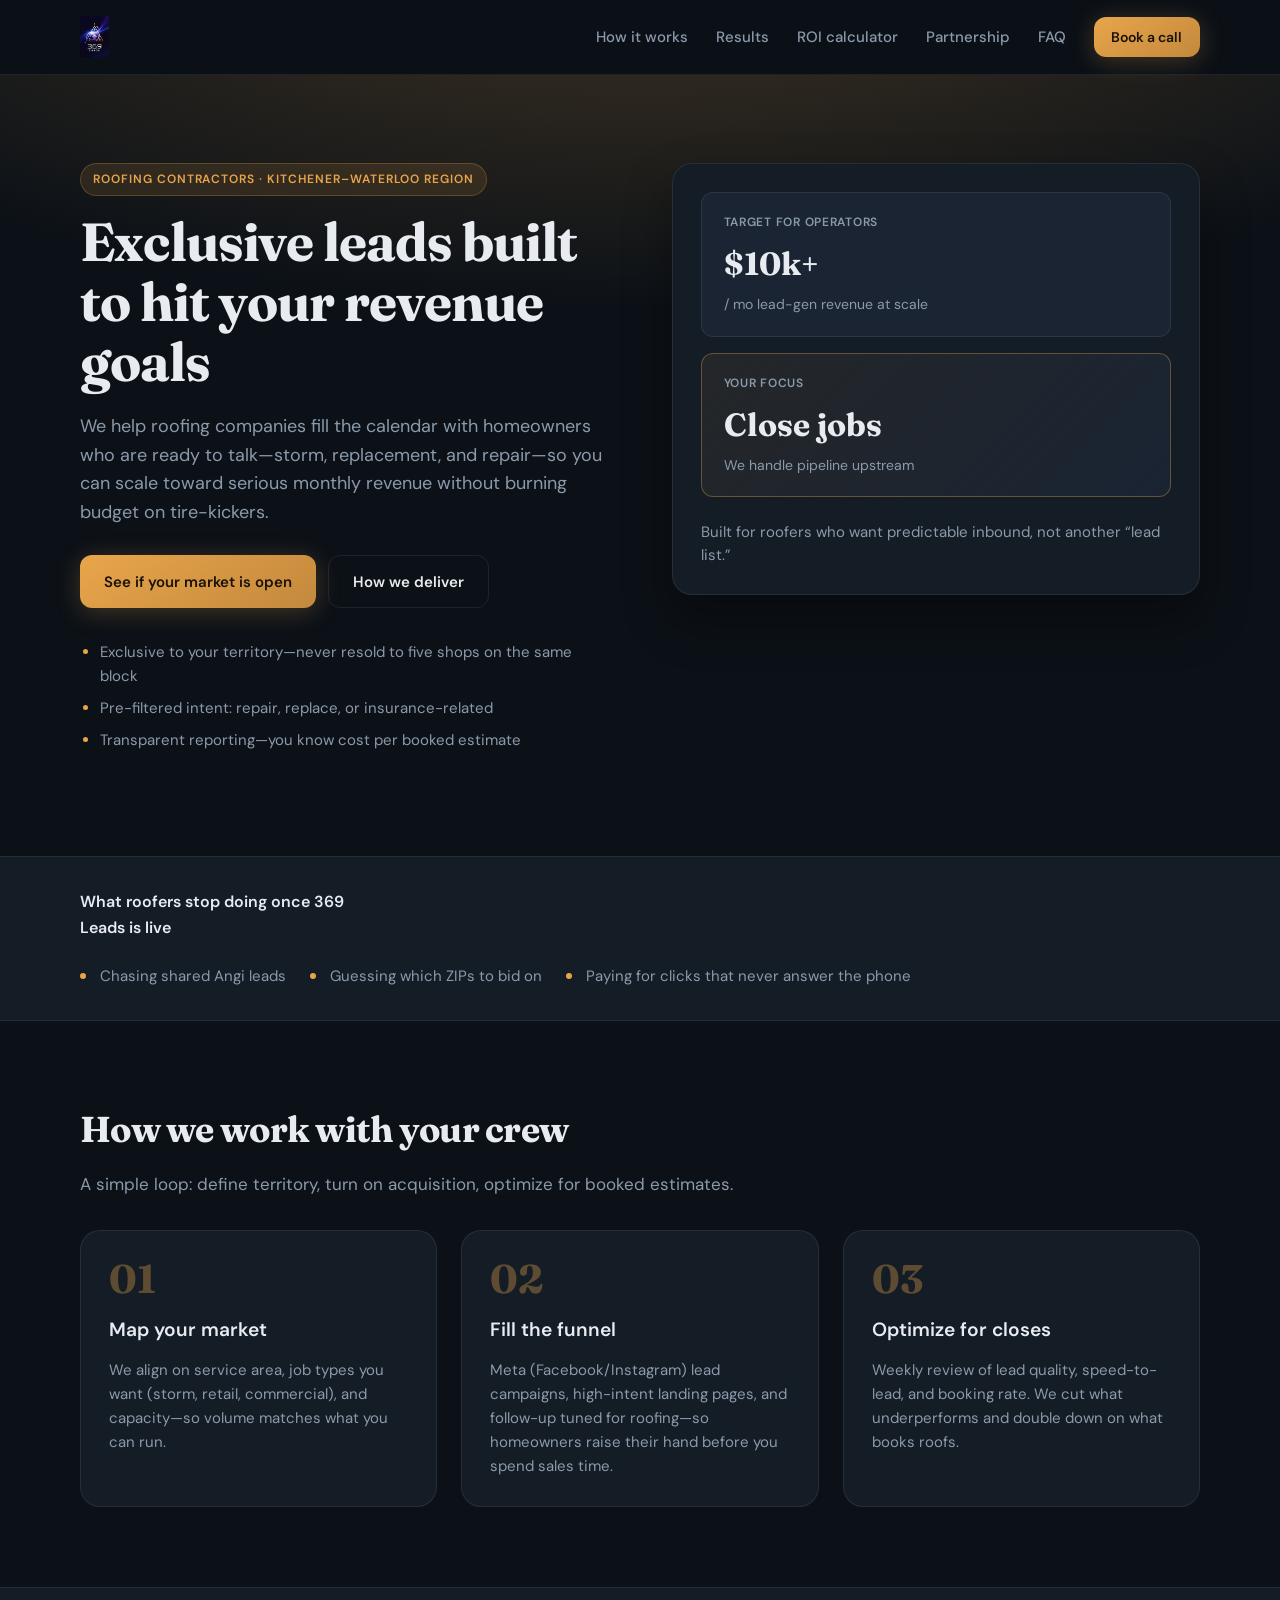
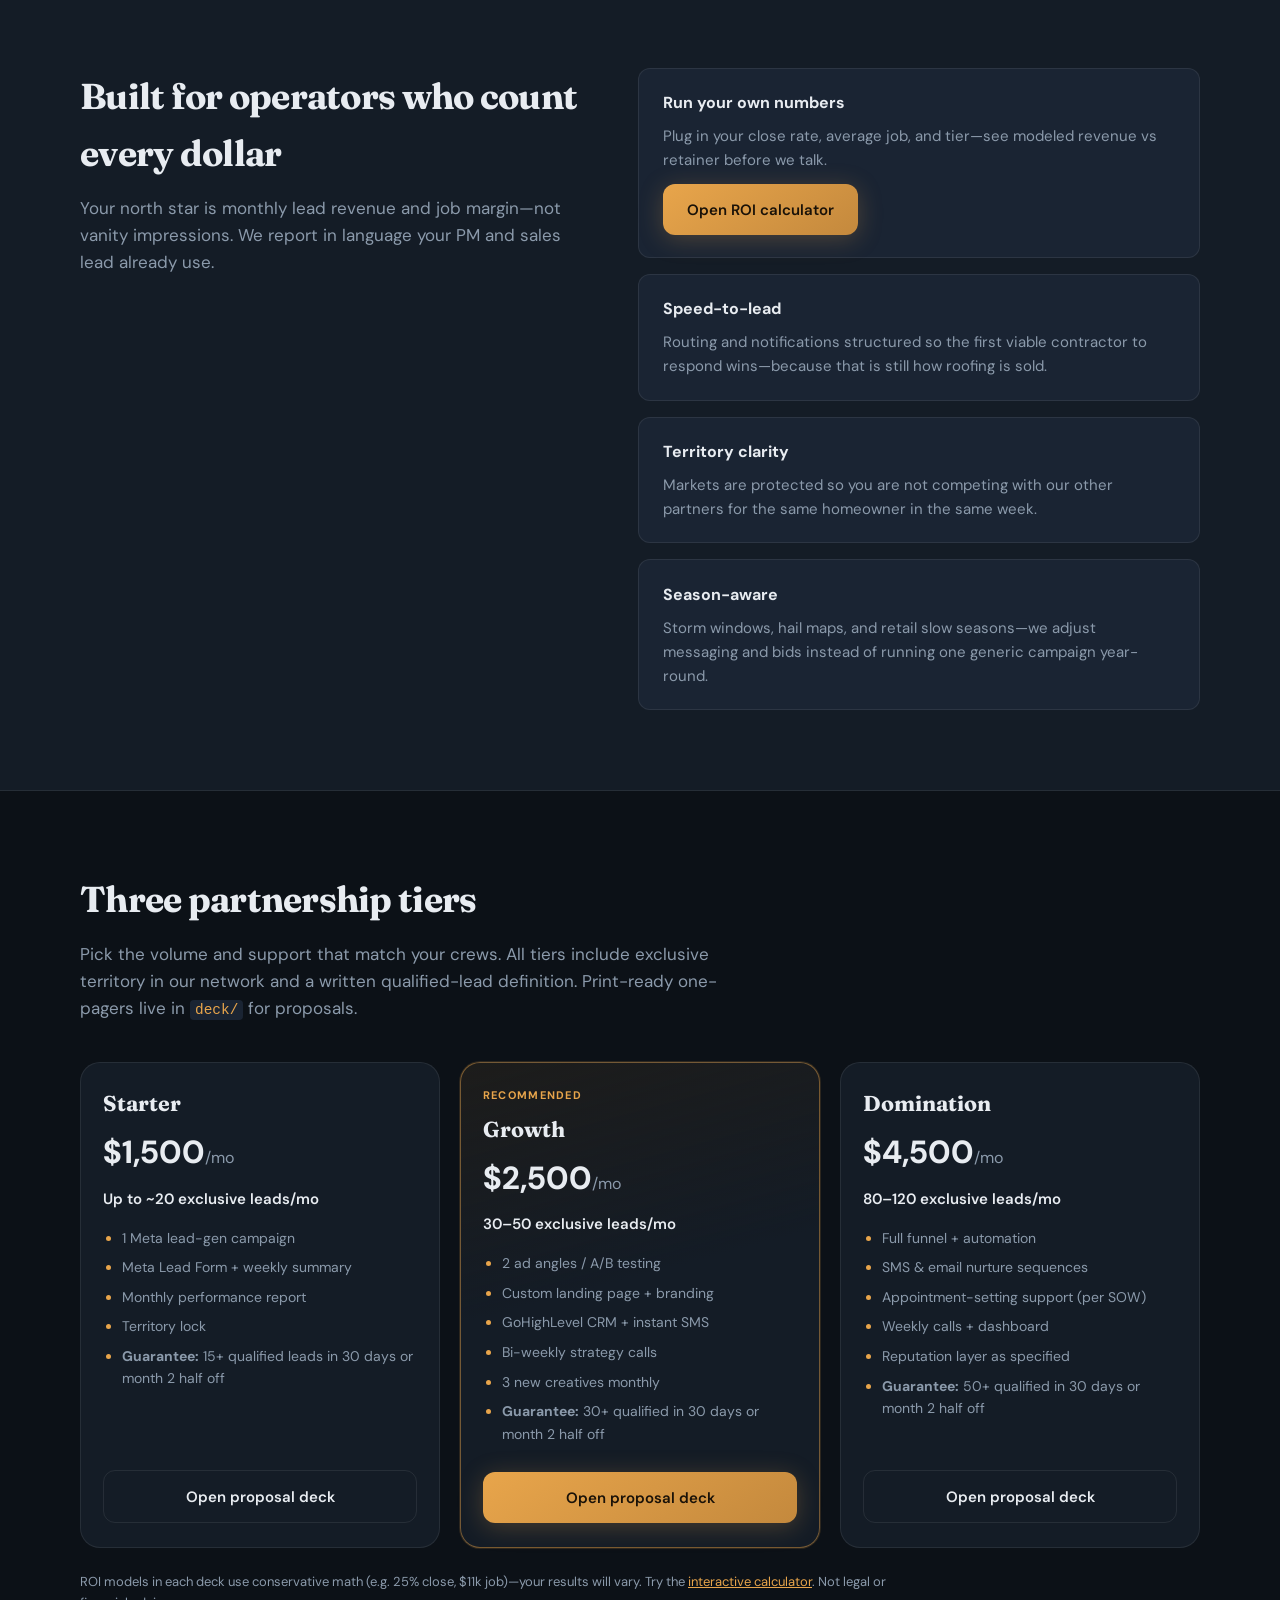
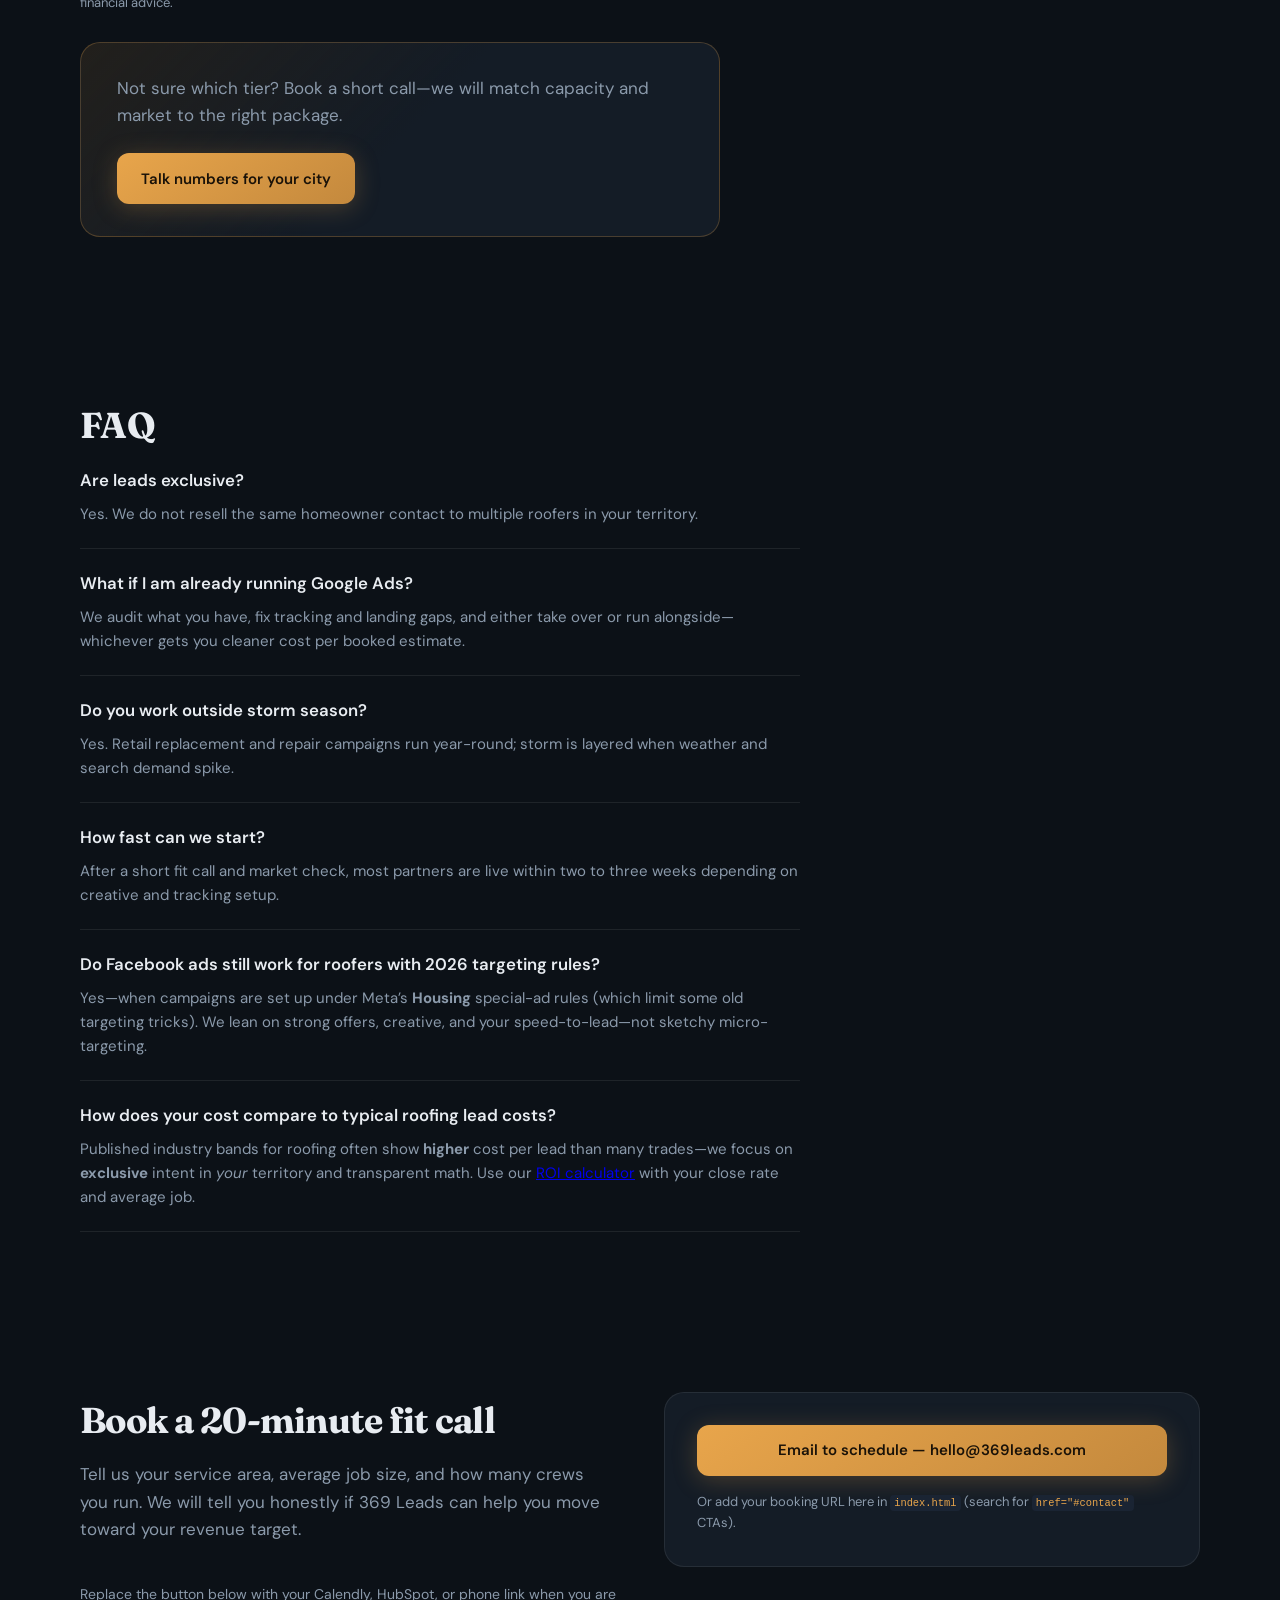
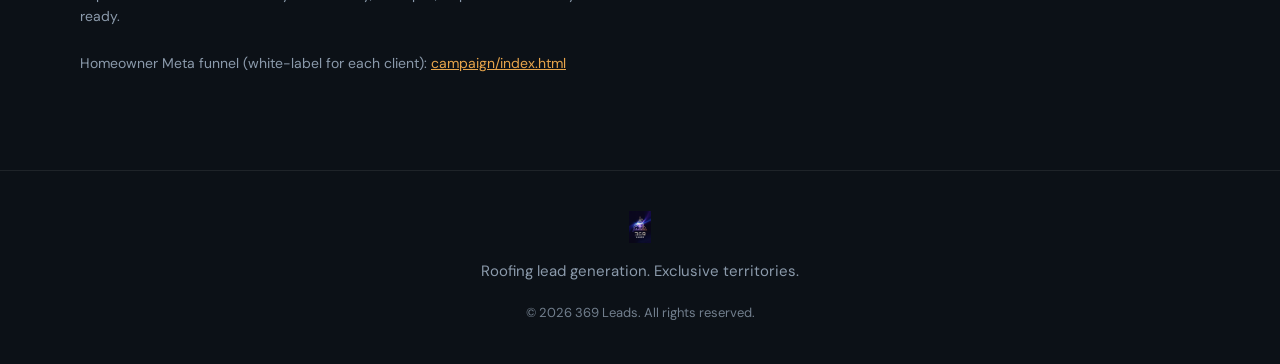
==== index.html @ 9f9e0cf0 "Initial commit: 369 Leads static site Made-with: Cursor" ====
<!DOCTYPE html>
<html lang="en">
<head>
  <meta charset="UTF-8" />
  <meta name="viewport" content="width=device-width, initial-scale=1.0" />
  <meta name="description" content="369 Leads — exclusive Meta roofing leads for Kitchener–Waterloo, Cambridge &amp; Guelph. Territories locked, performance guarantee on qualified homeowner inspections." />
  <title>369 Leads — Roofing Leads That Actually Close</title>
  <link rel="preconnect" href="https://fonts.googleapis.com" />
  <link rel="preconnect" href="https://fonts.gstatic.com" crossorigin />
  <link href="https://fonts.googleapis.com/css2?family=DM+Sans:ital,opsz,wght@0,9..40,400;0,9..40,500;0,9..40,600;0,9..40,700;1,9..40,400&family=Fraunces:opsz,wght@9..144,600;9..144,700&display=swap" rel="stylesheet" />
  <link rel="stylesheet" href="styles.css" />
</head>
<body>
  <header class="site-header">
    <div class="container header-inner">
      <a href="index.html" class="logo logo-with-mark" aria-label="369 Leads home">
        <img src="assets/369-leads-logo-web.png" alt="369 Leads" class="site-logo-img" width="200" height="297" decoding="async" />
      </a>
      <button type="button" class="nav-toggle" aria-label="Open menu" aria-expanded="false">
        <span></span><span></span><span></span>
      </button>
      <nav class="nav" aria-label="Primary">
        <a href="#how">How it works</a>
        <a href="#proof">Results</a>
        <a href="roi-calculator.html">ROI calculator</a>
        <a href="#pricing">Partnership</a>
        <a href="#faq">FAQ</a>
        <a class="btn btn-sm btn-primary nav-cta" href="#contact">Book a call</a>
      </nav>
    </div>
  </header>

  <main>
    <section class="hero">
      <div class="container hero-grid">
        <div class="hero-copy">
          <p class="eyebrow">Roofing contractors · Kitchener–Waterloo region</p>
          <h1>Exclusive leads built to hit your revenue goals</h1>
          <p class="lead">
            We help roofing companies fill the calendar with homeowners who are ready to talk—storm, replacement, and repair—so you can scale toward serious monthly revenue without burning budget on tire-kickers.
          </p>
          <div class="hero-actions">
            <a class="btn btn-primary" href="#contact">See if your market is open</a>
            <a class="btn btn-ghost" href="#how">How we deliver</a>
          </div>
          <ul class="hero-bullets">
            <li>Exclusive to your territory—never resold to five shops on the same block</li>
            <li>Pre-filtered intent: repair, replace, or insurance-related</li>
            <li>Transparent reporting—you know cost per booked estimate</li>
          </ul>
        </div>
        <div class="hero-card" aria-hidden="true">
          <div class="stat-stack">
            <div class="stat">
              <span class="stat-label">Target for operators</span>
              <span class="stat-value">$10k+</span>
              <span class="stat-note">/ mo lead-gen revenue at scale</span>
            </div>
            <div class="stat stat-accent">
              <span class="stat-label">Your focus</span>
              <span class="stat-value">Close jobs</span>
              <span class="stat-note">We handle pipeline upstream</span>
            </div>
          </div>
          <p class="hero-card-foot">Built for roofers who want predictable inbound, not another “lead list.”</p>
        </div>
      </div>
    </section>

    <section class="bands">
      <div class="container bands-inner">
        <p class="bands-title">What roofers stop doing once 369 Leads is live</p>
        <ul>
          <li>Chasing shared Angi leads</li>
          <li>Guessing which ZIPs to bid on</li>
          <li>Paying for clicks that never answer the phone</li>
        </ul>
      </div>
    </section>

    <section id="how" class="section how">
      <div class="container">
        <h2 class="section-title">How we work with your crew</h2>
        <p class="section-sub">A simple loop: define territory, turn on acquisition, optimize for booked estimates.</p>
        <div class="steps">
          <article class="step">
            <span class="step-num">01</span>
            <h3>Map your market</h3>
            <p>We align on service area, job types you want (storm, retail, commercial), and capacity—so volume matches what you can run.</p>
          </article>
          <article class="step">
            <span class="step-num">02</span>
            <h3>Fill the funnel</h3>
            <p>Meta (Facebook/Instagram) lead campaigns, high-intent landing pages, and follow-up tuned for roofing—so homeowners raise their hand before you spend sales time.</p>
          </article>
          <article class="step">
            <span class="step-num">03</span>
            <h3>Optimize for closes</h3>
            <p>Weekly review of lead quality, speed-to-lead, and booking rate. We cut what underperforms and double down on what books roofs.</p>
          </article>
        </div>
      </div>
    </section>

    <section id="proof" class="section proof">
      <div class="container proof-grid">
        <div>
          <h2 class="section-title">Built for operators who count every dollar</h2>
          <p class="section-sub">Your north star is monthly lead revenue and job margin—not vanity impressions. We report in language your PM and sales lead already use.</p>
        </div>
        <div class="proof-cards">
          <div class="proof-card proof-card-cta">
            <strong>Run your own numbers</strong>
            <p>Plug in your close rate, average job, and tier—see modeled revenue vs retainer before we talk.</p>
            <a class="btn btn-primary" href="roi-calculator.html" style="margin-top: 0.75rem;">Open ROI calculator</a>
          </div>
          <div class="proof-card">
            <strong>Speed-to-lead</strong>
            <p>Routing and notifications structured so the first viable contractor to respond wins—because that is still how roofing is sold.</p>
          </div>
          <div class="proof-card">
            <strong>Territory clarity</strong>
            <p>Markets are protected so you are not competing with our other partners for the same homeowner in the same week.</p>
          </div>
          <div class="proof-card">
            <strong>Season-aware</strong>
            <p>Storm windows, hail maps, and retail slow seasons—we adjust messaging and bids instead of running one generic campaign year-round.</p>
          </div>
        </div>
      </div>
    </section>

    <section id="pricing" class="section pricing">
      <div class="container">
        <h2 class="section-title">Three partnership tiers</h2>
        <p class="section-sub">Pick the volume and support that match your crews. All tiers include exclusive territory in our network and a written qualified-lead definition. Print-ready one-pagers live in <code>deck/</code> for proposals.</p>
        <div class="tier-grid">
          <article class="tier-card">
            <p class="tier-name">Starter</p>
            <p class="tier-price"><span>$1,500</span>/mo</p>
            <p class="tier-leads">Up to ~20 exclusive leads/mo</p>
            <ul class="tier-list">
              <li>1 Meta lead-gen campaign</li>
              <li>Meta Lead Form + weekly summary</li>
              <li>Monthly performance report</li>
              <li>Territory lock</li>
              <li><strong>Guarantee:</strong> 15+ qualified leads in 30 days or month 2 half off</li>
            </ul>
            <a class="btn btn-ghost btn-block" href="deck/sales-deck-starter-1500.html" target="_blank" rel="noopener">Open proposal deck</a>
          </article>
          <article class="tier-card tier-card-featured">
            <p class="tier-badge">Recommended</p>
            <p class="tier-name">Growth</p>
            <p class="tier-price"><span>$2,500</span>/mo</p>
            <p class="tier-leads">30–50 exclusive leads/mo</p>
            <ul class="tier-list">
              <li>2 ad angles / A/B testing</li>
              <li>Custom landing page + branding</li>
              <li>GoHighLevel CRM + instant SMS</li>
              <li>Bi-weekly strategy calls</li>
              <li>3 new creatives monthly</li>
              <li><strong>Guarantee:</strong> 30+ qualified in 30 days or month 2 half off</li>
            </ul>
            <a class="btn btn-primary btn-block" href="deck/sales-deck-growth-2500.html" target="_blank" rel="noopener">Open proposal deck</a>
          </article>
          <article class="tier-card">
            <p class="tier-name">Domination</p>
            <p class="tier-price"><span>$4,500</span>/mo</p>
            <p class="tier-leads">80–120 exclusive leads/mo</p>
            <ul class="tier-list">
              <li>Full funnel + automation</li>
              <li>SMS &amp; email nurture sequences</li>
              <li>Appointment-setting support (per SOW)</li>
              <li>Weekly calls + dashboard</li>
              <li>Reputation layer as specified</li>
              <li><strong>Guarantee:</strong> 50+ qualified in 30 days or month 2 half off</li>
            </ul>
            <a class="btn btn-ghost btn-block" href="deck/sales-deck-domination-4500.html" target="_blank" rel="noopener">Open proposal deck</a>
          </article>
        </div>
        <p class="tier-foot">ROI models in each deck use conservative math (e.g. 25% close, $11k job)—your results will vary. Try the <a href="roi-calculator.html">interactive calculator</a>. Not legal or financial advice.</p>
        <div class="pricing-highlight">
          <p>Not sure which tier? Book a short call—we will match capacity and market to the right package.</p>
          <a class="btn btn-primary" href="#contact">Talk numbers for your city</a>
        </div>
      </div>
    </section>

    <section id="faq" class="section faq">
      <div class="container">
        <h2 class="section-title">FAQ</h2>
        <dl class="faq-list">
          <div class="faq-item">
            <dt>Are leads exclusive?</dt>
            <dd>Yes. We do not resell the same homeowner contact to multiple roofers in your territory.</dd>
          </div>
          <div class="faq-item">
            <dt>What if I am already running Google Ads?</dt>
            <dd>We audit what you have, fix tracking and landing gaps, and either take over or run alongside—whichever gets you cleaner cost per booked estimate.</dd>
          </div>
          <div class="faq-item">
            <dt>Do you work outside storm season?</dt>
            <dd>Yes. Retail replacement and repair campaigns run year-round; storm is layered when weather and search demand spike.</dd>
          </div>
          <div class="faq-item">
            <dt>How fast can we start?</dt>
            <dd>After a short fit call and market check, most partners are live within two to three weeks depending on creative and tracking setup.</dd>
          </div>
          <div class="faq-item">
            <dt>Do Facebook ads still work for roofers with 2026 targeting rules?</dt>
            <dd>Yes—when campaigns are set up under Meta’s <strong>Housing</strong> special-ad rules (which limit some old targeting tricks). We lean on strong offers, creative, and your speed-to-lead—not sketchy micro-targeting.</dd>
          </div>
          <div class="faq-item">
            <dt>How does your cost compare to typical roofing lead costs?</dt>
            <dd>Published industry bands for roofing often show <strong>higher</strong> cost per lead than many trades—we focus on <strong>exclusive</strong> intent in <em>your</em> territory and transparent math. Use our <a href="roi-calculator.html">ROI calculator</a> with your close rate and average job.</dd>
          </div>
        </dl>
      </div>
    </section>

    <section id="contact" class="section contact">
      <div class="container contact-grid">
        <div>
          <h2 class="section-title">Book a 20-minute fit call</h2>
          <p class="section-sub">Tell us your service area, average job size, and how many crews you run. We will tell you honestly if 369 Leads can help you move toward your revenue target.</p>
          <p class="contact-note">Replace the button below with your Calendly, HubSpot, or phone link when you are ready.</p>
          <p class="contact-note">Homeowner Meta funnel (white-label for each client): <a href="campaign/index.html">campaign/index.html</a></p>
        </div>
        <div class="contact-card">
          <a class="btn btn-primary btn-block" href="mailto:hello@369leads.com?subject=Roofing%20lead%20gen%20%E2%80%94%20fit%20call">Email to schedule — hello@369leads.com</a>
          <p class="contact-alt">Or add your booking URL here in <code>index.html</code> (search for <code>href="#contact"</code> CTAs).</p>
        </div>
      </div>
    </section>
  </main>

  <footer class="site-footer">
    <div class="container footer-inner">
      <a href="index.html" class="footer-logo-wrap" aria-label="369 Leads">
        <img src="assets/369-leads-logo-web.png" alt="369 Leads" class="site-logo-img site-logo-img--footer" width="200" height="297" decoding="async" />
      </a>
      <p class="footer-tag">Roofing lead generation. Exclusive territories.</p>
      <p class="footer-copy">&copy; <span id="year"></span> 369 Leads. All rights reserved.</p>
    </div>
  </footer>

  <script src="script.js"></script>
</body>
</html>
---- styles.css ----
/* 369 Leads — roofing lead generation landing */

:root {
  --bg: #0c1117;
  --bg-elevated: #141c26;
  --surface: #1a2433;
  --border: rgba(255, 255, 255, 0.08);
  --text: #e8ecf1;
  --muted: #8b9aab;
  --accent: #e8a54b;
  --accent-dim: #c4893d;
  --accent-glow: rgba(232, 165, 75, 0.25);
  --font-sans: "DM Sans", system-ui, sans-serif;
  --font-display: "Fraunces", Georgia, serif;
  --radius: 12px;
  --radius-lg: 20px;
  --space: clamp(1rem, 4vw, 2rem);
  --max: 1120px;
}

*,
*::before,
*::after {
  box-sizing: border-box;
}

html {
  scroll-behavior: smooth;
}

body {
  margin: 0;
  font-family: var(--font-sans);
  font-size: 1.0625rem;
  line-height: 1.6;
  color: var(--text);
  background: var(--bg);
  -webkit-font-smoothing: antialiased;
}

.container {
  width: min(100% - var(--space) * 2, var(--max));
  margin-inline: auto;
}

/* Header */
.site-header {
  position: sticky;
  top: 0;
  z-index: 100;
  background: rgba(12, 17, 23, 0.85);
  backdrop-filter: blur(12px);
  border-bottom: 1px solid var(--border);
}

.header-inner {
  display: flex;
  align-items: center;
  justify-content: space-between;
  padding: 1rem 0;
  gap: 1rem;
}

.logo {
  font-family: var(--font-display);
  font-weight: 700;
  font-size: 1.35rem;
  color: var(--text);
  text-decoration: none;
  letter-spacing: -0.02em;
}

.logo span {
  color: var(--accent);
}

.logo-with-mark {
  display: flex;
  align-items: center;
  line-height: 0;
}

.site-logo-img {
  display: block;
  height: 2.65rem;
  width: auto;
  max-width: 11rem;
  object-fit: contain;
  object-position: left center;
}

.site-logo-img--footer {
  height: 2rem;
  max-width: 8rem;
  margin: 0 auto;
  opacity: 0.95;
}

.footer-logo-wrap {
  display: inline-block;
  text-decoration: none;
}

.nav {
  display: flex;
  align-items: center;
  gap: 1.75rem;
}

.nav a:not(.btn) {
  color: var(--muted);
  text-decoration: none;
  font-size: 0.9375rem;
  font-weight: 500;
  transition: color 0.2s;
}

.nav a:not(.btn):hover {
  color: var(--text);
}

.nav-toggle {
  display: none;
  flex-direction: column;
  gap: 5px;
  padding: 0.5rem;
  background: transparent;
  border: 1px solid var(--border);
  border-radius: 8px;
  cursor: pointer;
}

.nav-toggle span {
  display: block;
  width: 22px;
  height: 2px;
  background: var(--text);
  border-radius: 1px;
}

@media (max-width: 768px) {
  .nav-toggle {
    display: flex;
  }

  .nav {
    position: fixed;
    inset: 0 0 auto 0;
    top: 57px;
    flex-direction: column;
    align-items: stretch;
    padding: 1.25rem var(--space);
    background: var(--bg-elevated);
    border-bottom: 1px solid var(--border);
    gap: 0;
    transform: translateY(-120%);
    opacity: 0;
    visibility: hidden;
    transition: transform 0.25s, opacity 0.25s, visibility 0.25s;
  }

  .nav.is-open {
    transform: translateY(0);
    opacity: 1;
    visibility: visible;
  }

  .nav a:not(.btn) {
    padding: 0.85rem 0;
    border-bottom: 1px solid var(--border);
  }

  .nav .nav-cta {
    margin-top: 1rem;
    text-align: center;
  }
}

/* Buttons */
.btn {
  display: inline-flex;
  align-items: center;
  justify-content: center;
  padding: 0.85rem 1.5rem;
  font-family: var(--font-sans);
  font-size: 0.9375rem;
  font-weight: 600;
  text-decoration: none;
  border-radius: var(--radius);
  border: none;
  cursor: pointer;
  transition: background 0.2s, color 0.2s, box-shadow 0.2s, transform 0.15s;
}

.btn:active {
  transform: scale(0.98);
}

.btn-sm {
  padding: 0.55rem 1.1rem;
  font-size: 0.875rem;
}

.btn-primary {
  background: linear-gradient(145deg, var(--accent) 0%, var(--accent-dim) 100%);
  color: #1a1208;
  box-shadow: 0 4px 24px var(--accent-glow);
}

.btn-primary:hover {
  filter: brightness(1.06);
  box-shadow: 0 6px 32px var(--accent-glow);
}

.btn-ghost {
  background: transparent;
  color: var(--text);
  border: 1px solid var(--border);
}

.btn-ghost:hover {
  background: var(--surface);
  border-color: rgba(255, 255, 255, 0.15);
}

.btn-block {
  width: 100%;
}

/* Hero */
.hero {
  padding: clamp(3rem, 8vw, 5.5rem) 0 clamp(4rem, 10vw, 6rem);
  background:
    radial-gradient(ellipse 80% 50% at 50% -20%, var(--accent-glow), transparent),
    var(--bg);
}

.hero-grid {
  display: grid;
  grid-template-columns: 1fr 1fr;
  gap: clamp(2rem, 5vw, 4rem);
  align-items: start;
}

@media (max-width: 900px) {
  .hero-grid {
    grid-template-columns: 1fr;
  }
}

.eyebrow {
  display: inline-block;
  margin: 0 0 1rem;
  padding: 0.35rem 0.75rem;
  font-size: 0.75rem;
  font-weight: 600;
  letter-spacing: 0.08em;
  text-transform: uppercase;
  color: var(--accent);
  background: rgba(232, 165, 75, 0.12);
  border-radius: 999px;
  border: 1px solid rgba(232, 165, 75, 0.25);
}

.hero h1 {
  margin: 0 0 1.25rem;
  font-family: var(--font-display);
  font-size: clamp(2.25rem, 5vw, 3.35rem);
  font-weight: 700;
  line-height: 1.12;
  letter-spacing: -0.02em;
}

.lead {
  margin: 0 0 1.75rem;
  color: var(--muted);
  font-size: 1.125rem;
  max-width: 36rem;
}

.hero-actions {
  display: flex;
  flex-wrap: wrap;
  gap: 0.75rem;
  margin-bottom: 2rem;
}

.hero-bullets {
  margin: 0;
  padding-left: 1.25rem;
  color: var(--muted);
  font-size: 0.9375rem;
}

.hero-bullets li {
  margin-bottom: 0.5rem;
}

.hero-bullets li::marker {
  color: var(--accent);
}

.hero-card {
  background: var(--bg-elevated);
  border: 1px solid var(--border);
  border-radius: var(--radius-lg);
  padding: 1.75rem;
  box-shadow: 0 24px 48px rgba(0, 0, 0, 0.35);
}

.stat-stack {
  display: flex;
  flex-direction: column;
  gap: 1rem;
}

.stat {
  padding: 1.25rem 1.35rem;
  background: var(--surface);
  border-radius: var(--radius);
  border: 1px solid var(--border);
}

.stat-accent {
  border-color: rgba(232, 165, 75, 0.35);
  background: linear-gradient(135deg, rgba(232, 165, 75, 0.08) 0%, var(--surface) 100%);
}

.stat-label {
  display: block;
  font-size: 0.75rem;
  font-weight: 600;
  text-transform: uppercase;
  letter-spacing: 0.06em;
  color: var(--muted);
  margin-bottom: 0.35rem;
}

.stat-value {
  display: block;
  font-family: var(--font-display);
  font-size: 2rem;
  font-weight: 700;
  color: var(--text);
}

.stat-note {
  display: block;
  font-size: 0.875rem;
  color: var(--muted);
  margin-top: 0.25rem;
}

.hero-card-foot {
  margin: 1.5rem 0 0;
  font-size: 0.9375rem;
  color: var(--muted);
  line-height: 1.5;
}

/* Bands */
.bands {
  padding: 2rem 0;
  background: var(--bg-elevated);
  border-block: 1px solid var(--border);
}

.bands-inner {
  display: flex;
  flex-wrap: wrap;
  align-items: center;
  justify-content: space-between;
  gap: 1.5rem;
}

.bands-title {
  margin: 0;
  font-weight: 600;
  font-size: 1rem;
  color: var(--text);
  max-width: 280px;
}

.bands ul {
  margin: 0;
  padding: 0;
  list-style: none;
  display: flex;
  flex-wrap: wrap;
  gap: 0.75rem 1.5rem;
}

.bands li {
  position: relative;
  padding-left: 1.25rem;
  color: var(--muted);
  font-size: 0.9375rem;
}

.bands li::before {
  content: "";
  position: absolute;
  left: 0;
  top: 0.55em;
  width: 6px;
  height: 6px;
  background: var(--accent);
  border-radius: 50%;
}

/* Sections */
.section {
  padding: clamp(3.5rem, 8vw, 5rem) 0;
}

.section-title {
  margin: 0 0 0.75rem;
  font-family: var(--font-display);
  font-size: clamp(1.75rem, 3.5vw, 2.25rem);
  font-weight: 700;
  letter-spacing: -0.02em;
}

.section-sub {
  margin: 0 0 2.5rem;
  color: var(--muted);
  max-width: 42rem;
  font-size: 1.0625rem;
}

/* How */
.how .section-sub {
  margin-bottom: 2rem;
}

.steps {
  display: grid;
  grid-template-columns: repeat(3, 1fr);
  gap: 1.5rem;
}

@media (max-width: 768px) {
  .steps {
    grid-template-columns: 1fr;
  }
}

.step {
  padding: 1.75rem;
  background: var(--bg-elevated);
  border: 1px solid var(--border);
  border-radius: var(--radius-lg);
}

.step-num {
  display: block;
  font-family: var(--font-display);
  font-size: 2.5rem;
  font-weight: 700;
  color: rgba(232, 165, 75, 0.35);
  line-height: 1;
  margin-bottom: 1rem;
}

.step h3 {
  margin: 0 0 0.75rem;
  font-size: 1.2rem;
  font-weight: 600;
}

.step p {
  margin: 0;
  color: var(--muted);
  font-size: 0.9375rem;
}

/* Proof */
.proof {
  background: var(--bg-elevated);
  border-block: 1px solid var(--border);
}

.proof-grid {
  display: grid;
  grid-template-columns: 1fr 1.1fr;
  gap: clamp(2rem, 4vw, 3rem);
  align-items: start;
}

@media (max-width: 768px) {
  .proof-grid {
    grid-template-columns: 1fr;
  }
}

.proof .section-sub {
  margin-bottom: 0;
}

.proof-cards {
  display: flex;
  flex-direction: column;
  gap: 1rem;
}

.proof-card {
  padding: 1.35rem 1.5rem;
  background: var(--surface);
  border-radius: var(--radius);
  border: 1px solid var(--border);
}

.proof-card strong {
  display: block;
  margin-bottom: 0.5rem;
  font-size: 1rem;
}

.proof-card p {
  margin: 0;
  font-size: 0.9375rem;
  color: var(--muted);
}

/* Pricing */
.pricing-highlight {
  padding: 2rem 2.25rem;
  background: linear-gradient(135deg, rgba(232, 165, 75, 0.1) 0%, var(--bg-elevated) 50%);
  border: 1px solid rgba(232, 165, 75, 0.25);
  border-radius: var(--radius-lg);
  max-width: 640px;
}

.pricing-highlight p {
  margin: 0 0 1.5rem;
  color: var(--muted);
}

.pricing .section-sub code {
  font-size: 0.85em;
  padding: 0.15em 0.35em;
  background: var(--surface);
  border-radius: 4px;
  color: var(--accent);
}

.tier-grid {
  display: grid;
  grid-template-columns: repeat(3, 1fr);
  gap: 1.25rem;
  margin-bottom: 1.5rem;
  align-items: stretch;
}

@media (max-width: 960px) {
  .tier-grid {
    grid-template-columns: 1fr;
    max-width: 420px;
    margin-left: auto;
    margin-right: auto;
  }
}

.tier-card {
  display: flex;
  flex-direction: column;
  padding: 1.5rem 1.35rem;
  background: var(--bg-elevated);
  border: 1px solid var(--border);
  border-radius: var(--radius-lg);
}

.tier-card-featured {
  border-color: rgba(232, 165, 75, 0.45);
  box-shadow: 0 0 0 1px rgba(232, 165, 75, 0.15);
  background: linear-gradient(165deg, rgba(232, 165, 75, 0.08) 0%, var(--bg-elevated) 45%);
}

.tier-badge {
  margin: 0 0 0.5rem;
  font-size: 0.6875rem;
  font-weight: 700;
  letter-spacing: 0.12em;
  text-transform: uppercase;
  color: var(--accent);
}

.tier-name {
  margin: 0;
  font-family: var(--font-display);
  font-size: 1.35rem;
  font-weight: 700;
}

.tier-price {
  margin: 0.35rem 0 0.5rem;
  font-size: 1rem;
  color: var(--muted);
}

.tier-price span {
  font-size: 2rem;
  font-weight: 700;
  color: var(--text);
}

.tier-leads {
  margin: 0 0 1rem;
  font-size: 0.9375rem;
  font-weight: 600;
  color: var(--text);
}

.tier-list {
  margin: 0 0 1.25rem;
  padding-left: 1.2rem;
  flex: 1;
  font-size: 0.875rem;
  color: var(--muted);
}

.tier-list li {
  margin-bottom: 0.45rem;
}

.tier-list li::marker {
  color: var(--accent);
}

.tier-foot {
  margin: 0 0 1.75rem;
  font-size: 0.8125rem;
  color: var(--muted);
  max-width: 52rem;
}

.tier-card .btn-block {
  margin-top: auto;
}

/* FAQ */
.faq-list {
  margin: 0;
  max-width: 720px;
}

.faq-item {
  padding: 1.35rem 0;
  border-bottom: 1px solid var(--border);
}

.faq-item:first-child {
  padding-top: 0;
}

.faq-item dt {
  font-weight: 600;
  font-size: 1.05rem;
  margin-bottom: 0.5rem;
}

.faq-item dd {
  margin: 0;
  color: var(--muted);
  font-size: 0.9375rem;
}

/* Contact */
.contact {
  padding-bottom: clamp(4rem, 10vw, 6rem);
}

.contact-grid {
  display: grid;
  grid-template-columns: 1fr 1fr;
  gap: clamp(2rem, 4vw, 3rem);
  align-items: start;
}

@media (max-width: 768px) {
  .contact-grid {
    grid-template-columns: 1fr;
  }
}

.contact-note {
  margin: 1.5rem 0 0;
  font-size: 0.875rem;
  color: var(--muted);
}

.contact-note a {
  color: var(--accent);
}

.contact-card {
  padding: 2rem;
  background: var(--bg-elevated);
  border: 1px solid var(--border);
  border-radius: var(--radius-lg);
}

.contact-alt {
  margin: 1rem 0 0;
  font-size: 0.8125rem;
  color: var(--muted);
}

.contact-alt code {
  font-size: 0.8em;
  padding: 0.15em 0.4em;
  background: var(--surface);
  border-radius: 4px;
  color: var(--accent);
}

/* Footer */
.site-footer {
  padding: 2.5rem 0;
  border-top: 1px solid var(--border);
  background: var(--bg);
}

.footer-inner {
  text-align: center;
}

.footer-logo {
  text-decoration: none;
}

.footer-tag {
  margin: 0.5rem 0 0;
  color: var(--muted);
  font-size: 0.9375rem;
}

.footer-copy {
  margin: 1.25rem 0 0;
  font-size: 0.8125rem;
  color: var(--muted);
  opacity: 0.8;
}

/* ROI calculator */
.roi-main {
  padding-bottom: 3rem;
}

.roi-hero {
  padding-top: clamp(2rem, 5vw, 3rem);
}

.roi-layout {
  display: grid;
  grid-template-columns: 1fr 1fr;
  gap: 1.5rem;
  align-items: start;
}

@media (max-width: 900px) {
  .roi-layout {
    grid-template-columns: 1fr;
  }
}

.roi-panel {
  background: var(--bg-elevated);
  border: 1px solid var(--border);
  border-radius: var(--radius-lg);
  padding: 1.5rem 1.35rem;
}

.roi-panel-title {
  margin: 0 0 1rem;
  font-family: var(--font-display);
  font-size: 1.2rem;
  font-weight: 700;
}

.roi-tier-label {
  margin: 0 0 0.5rem;
  font-size: 0.75rem;
  font-weight: 600;
  text-transform: uppercase;
  letter-spacing: 0.08em;
  color: var(--muted);
}

.roi-tier-row {
  display: flex;
  flex-wrap: wrap;
  gap: 0.5rem;
  margin-bottom: 1.25rem;
}

.roi-tier-btn {
  flex: 1;
  min-width: 5rem;
  padding: 0.55rem 0.75rem;
  font-family: var(--font-sans);
  font-size: 0.8125rem;
  font-weight: 600;
  color: var(--text);
  background: var(--surface);
  border: 1px solid var(--border);
  border-radius: 8px;
  cursor: pointer;
  transition: border-color 0.2s, background 0.2s;
}

.roi-tier-btn:hover {
  border-color: rgba(232, 165, 75, 0.4);
}

.roi-tier-btn.is-active {
  background: rgba(232, 165, 75, 0.15);
  border-color: var(--accent);
  color: var(--accent);
}

.roi-field {
  margin-bottom: 1rem;
}

.roi-field label {
  display: block;
  font-size: 0.8125rem;
  font-weight: 600;
  margin-bottom: 0.35rem;
  color: var(--text);
}

.roi-field input {
  width: 100%;
  max-width: 16rem;
  padding: 0.65rem 0.85rem;
  font-family: var(--font-sans);
  font-size: 1rem;
  border: 1px solid var(--border);
  border-radius: 8px;
  background: var(--surface);
  color: var(--text);
}

.roi-field input:focus {
  outline: 2px solid var(--accent);
  outline-offset: 0;
}

.roi-field-hint {
  display: block;
  font-size: 0.75rem;
  color: var(--muted);
  margin-top: 0.35rem;
}

.roi-results-note {
  margin: 0 0 1rem;
  font-size: 0.8125rem;
  color: var(--muted);
}

.roi-results-list {
  list-style: none;
  margin: 0 0 1.5rem;
  padding: 0;
}

.roi-results-list li {
  display: flex;
  flex-wrap: wrap;
  justify-content: space-between;
  align-items: baseline;
  gap: 0.5rem;
  padding: 0.65rem 0;
  border-bottom: 1px solid var(--border);
  font-size: 0.9375rem;
}

.roi-results-list li:first-child {
  padding-top: 0;
}

.roi-results-label {
  color: var(--muted);
  max-width: 60%;
}

.roi-results-value {
  font-weight: 700;
  font-variant-numeric: tabular-nums;
  color: var(--text);
}

.roi-results-accent {
  color: var(--accent);
  font-size: 1.125rem;
}

.roi-cta {
  margin-top: 0.5rem;
}

.roi-disclaimer {
  margin: 2rem 0 0;
  font-size: 0.8125rem;
  color: var(--muted);
  max-width: 42rem;
  line-height: 1.55;
}

.tier-foot a {
  color: var(--accent);
}
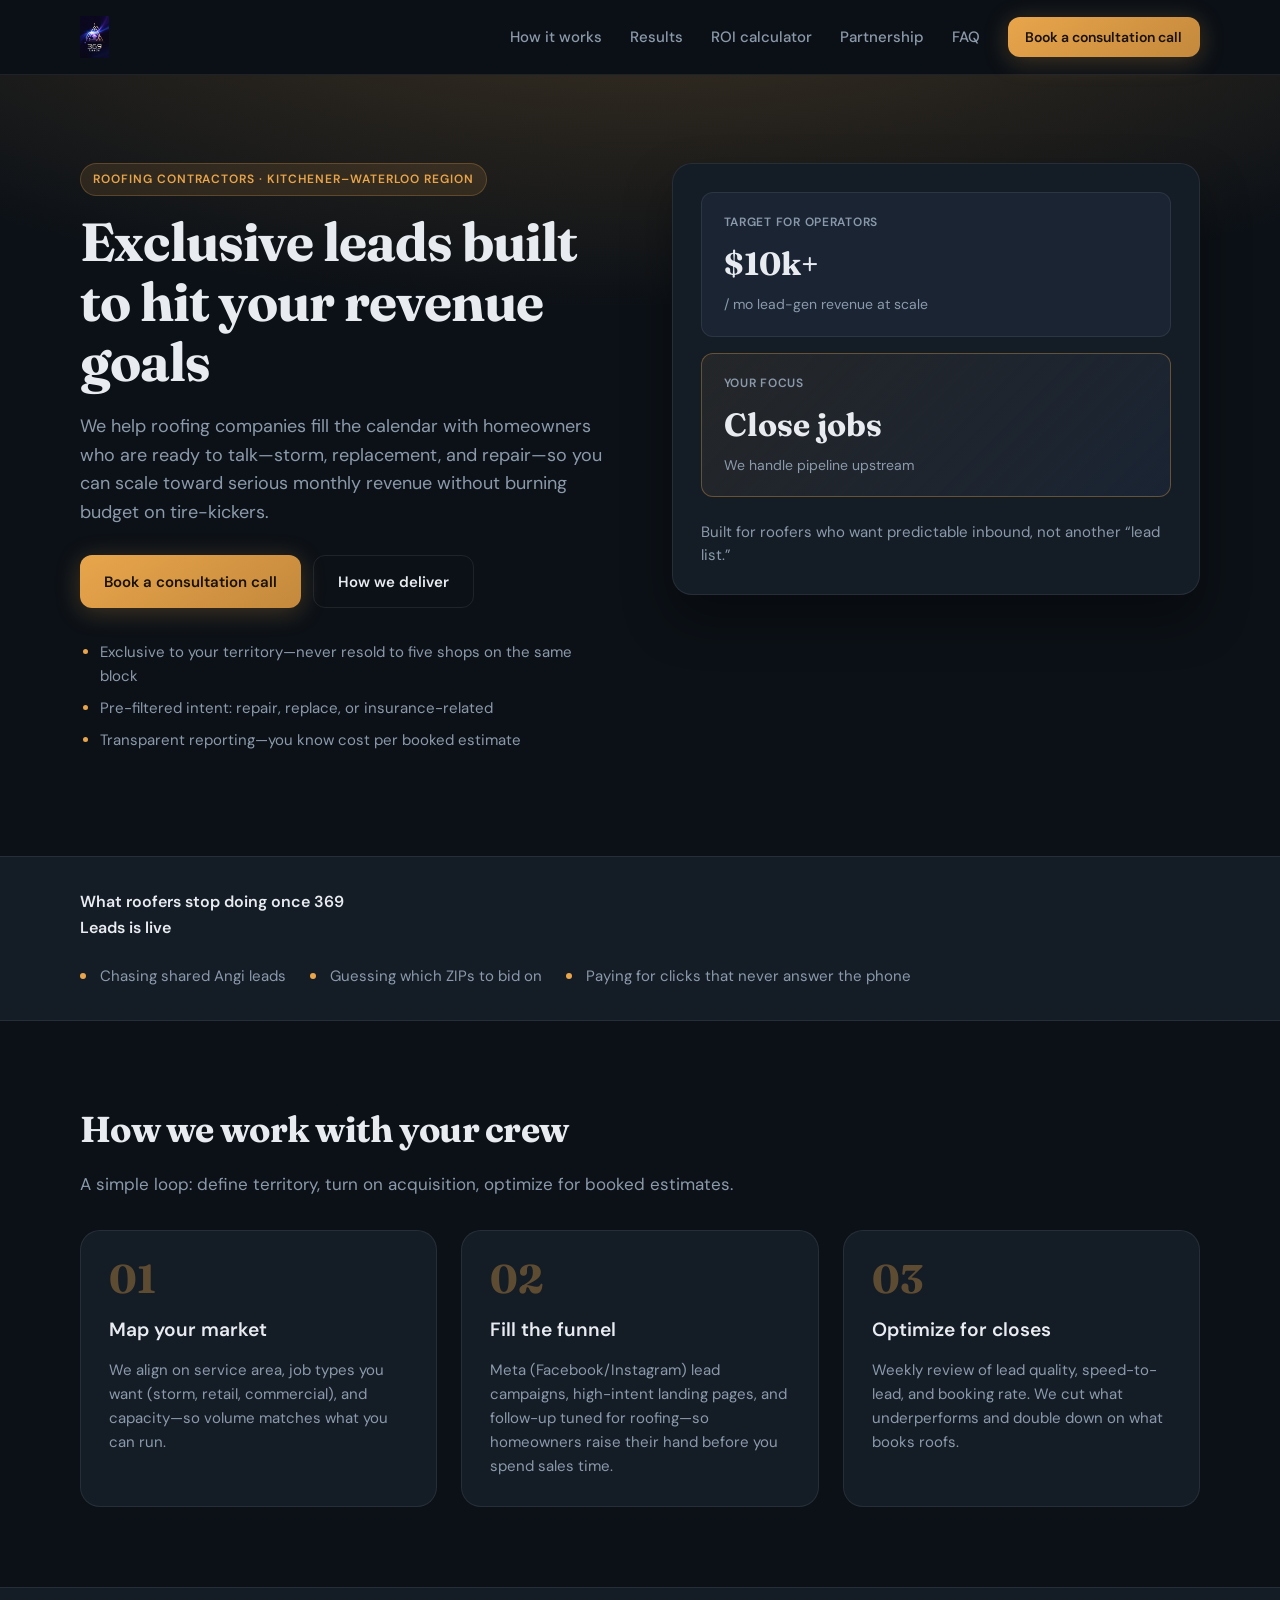
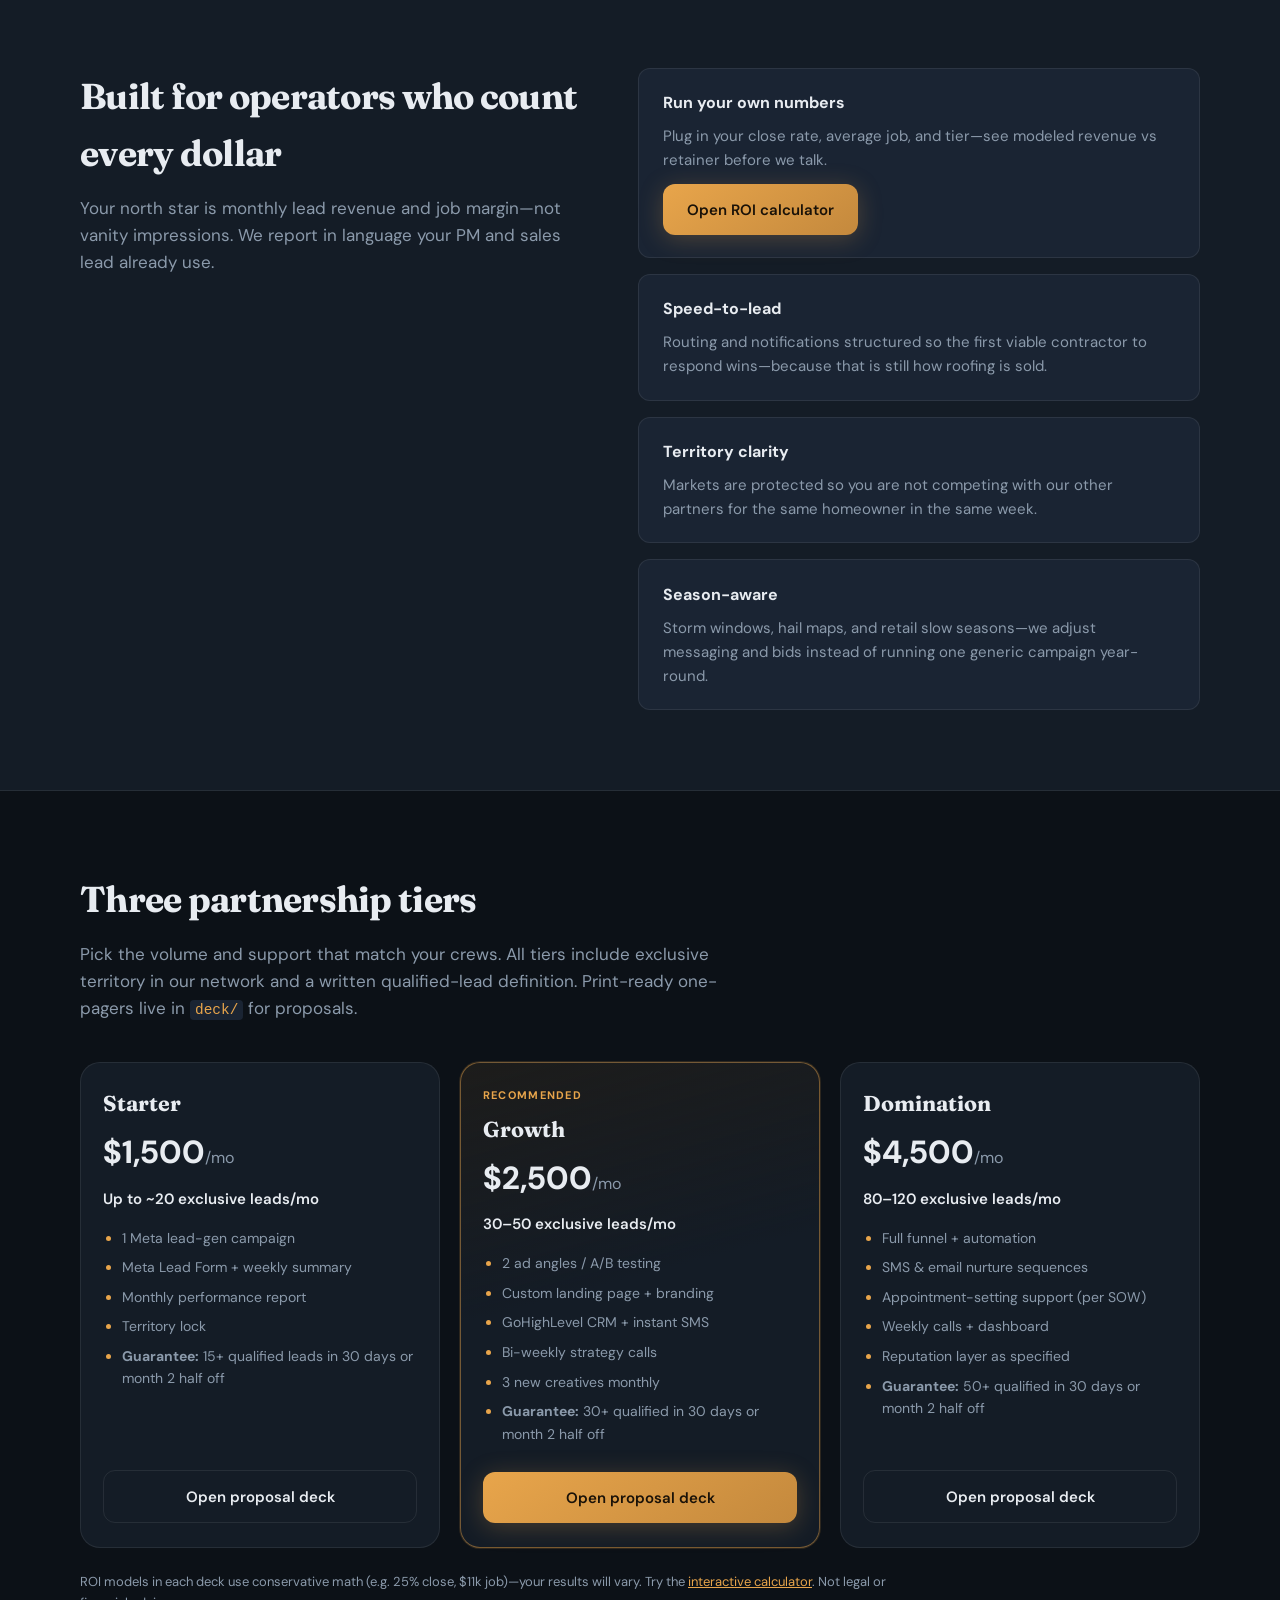
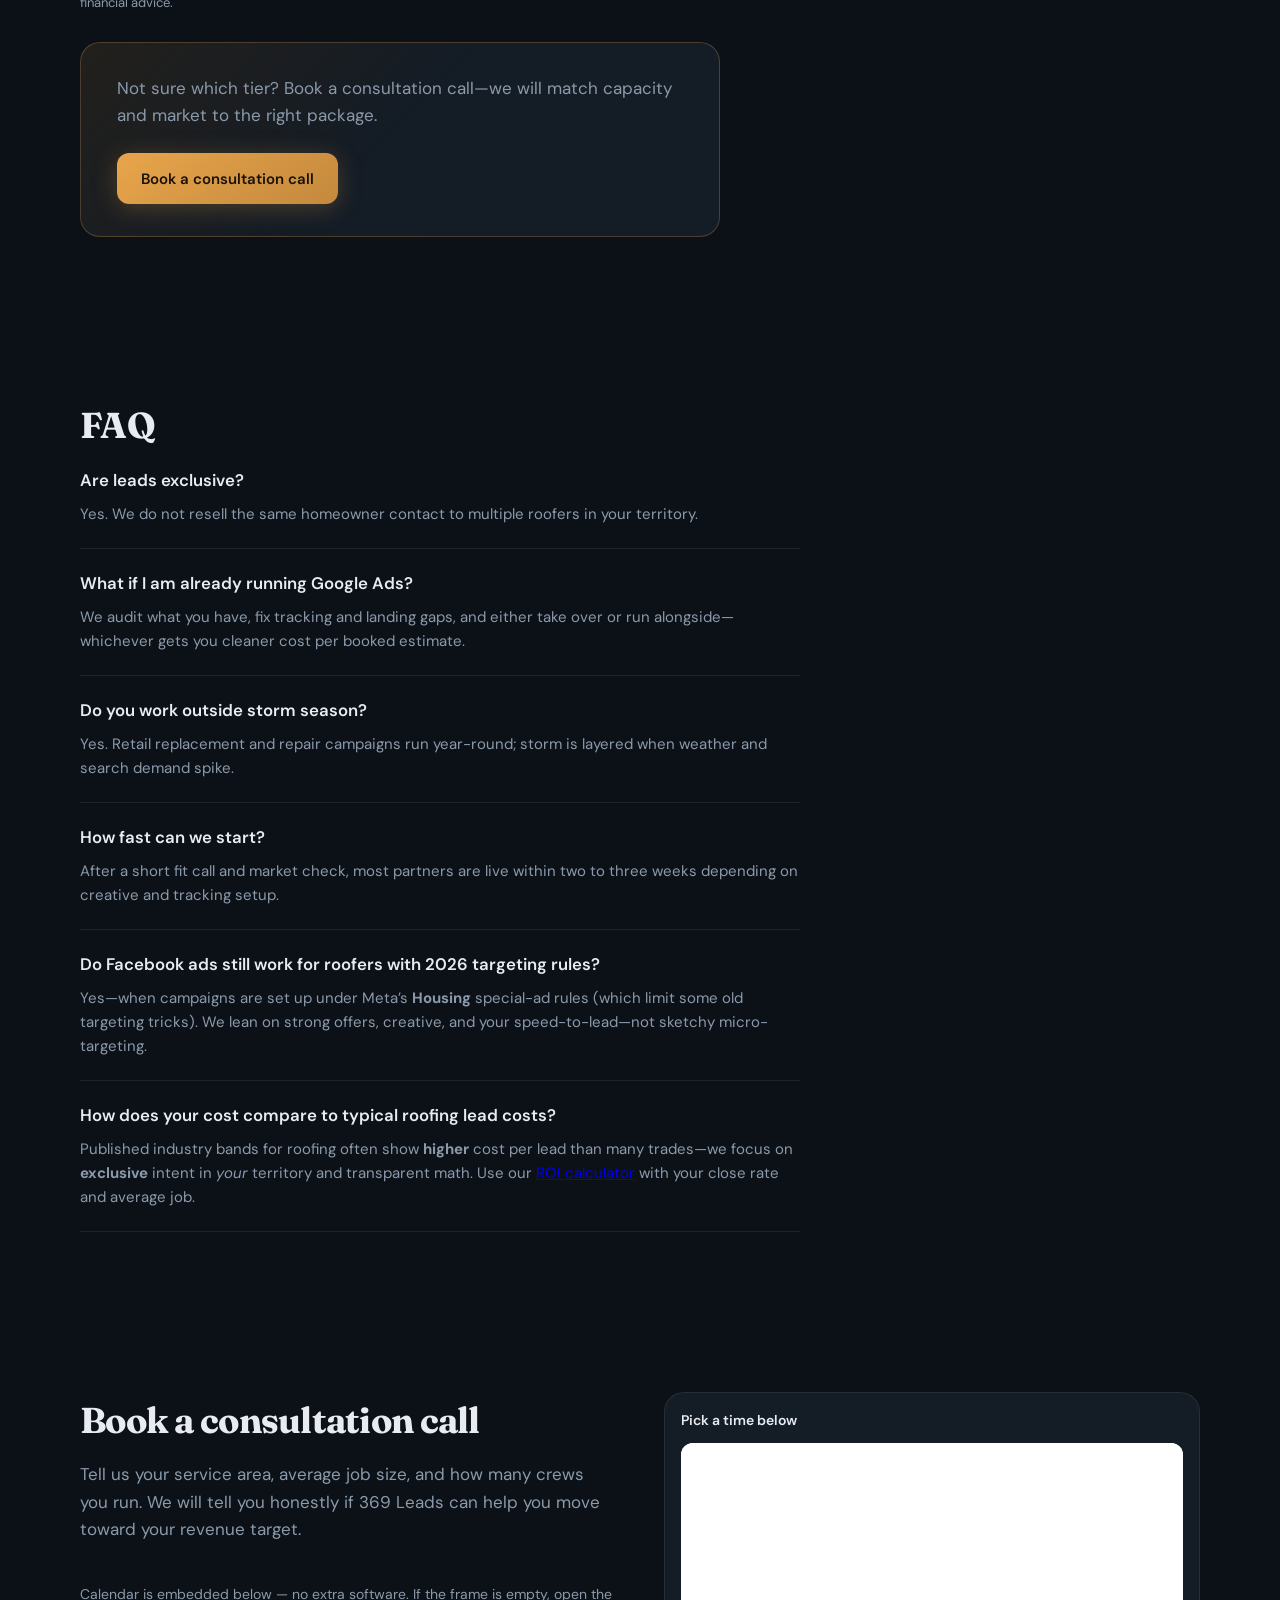
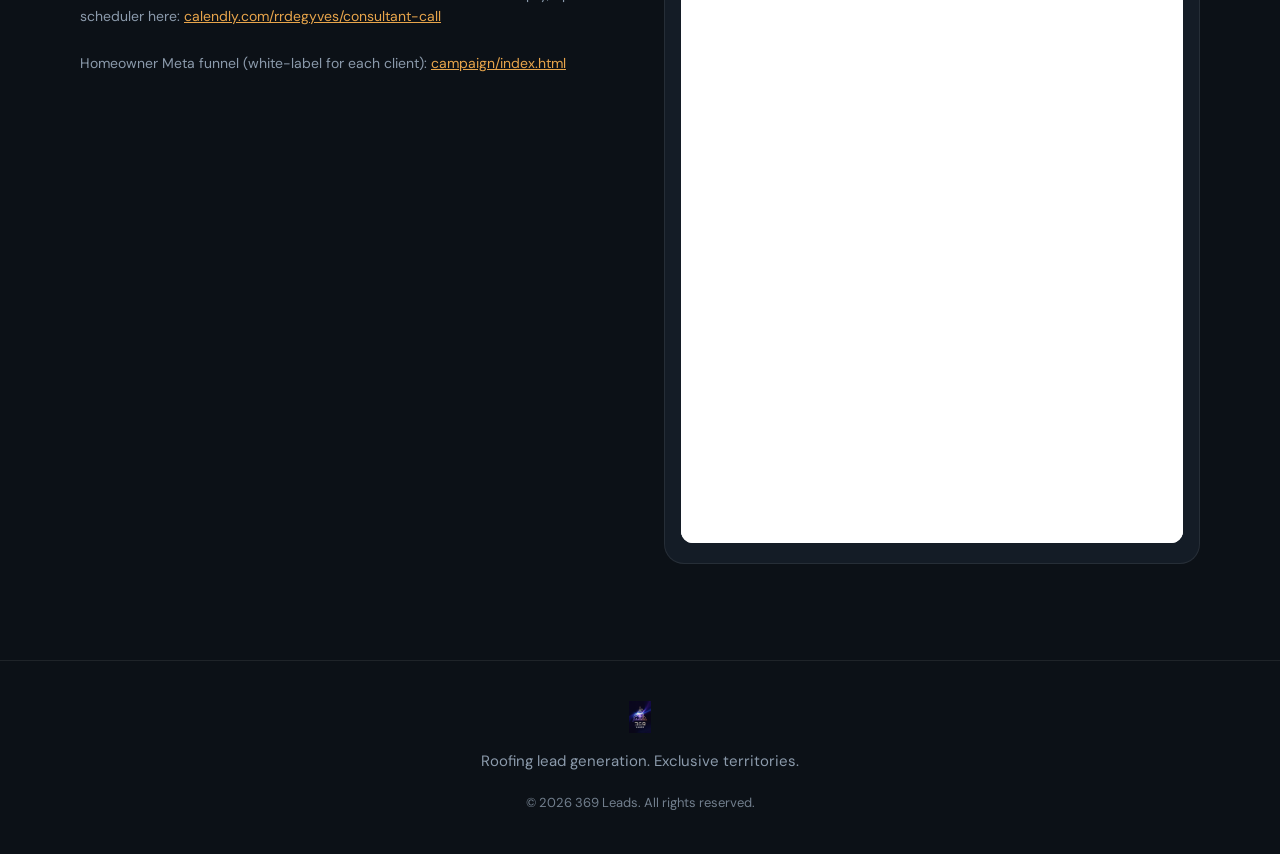
==== commit d78b1206: "Site: consultation CTAs, Calendly iframe (no widget.js), push instructions Made-with: Cursor" ====
--- a/index.html
+++ b/index.html
@@ -9,6 +9,7 @@
   <link rel="preconnect" href="https://fonts.gstatic.com" crossorigin />
   <link href="https://fonts.googleapis.com/css2?family=DM+Sans:ital,opsz,wght@0,9..40,400;0,9..40,500;0,9..40,600;0,9..40,700;1,9..40,400&family=Fraunces:opsz,wght@9..144,600;9..144,700&display=swap" rel="stylesheet" />
   <link rel="stylesheet" href="styles.css" />
+  <link rel="preconnect" href="https://calendly.com" />
 </head>
 <body>
   <header class="site-header">
@@ -25,7 +26,7 @@
         <a href="roi-calculator.html">ROI calculator</a>
         <a href="#pricing">Partnership</a>
         <a href="#faq">FAQ</a>
-        <a class="btn btn-sm btn-primary nav-cta" href="#contact">Book a call</a>
+        <a class="btn btn-sm btn-primary nav-cta" href="#book-call">Book a consultation call</a>
       </nav>
     </div>
   </header>
@@ -40,7 +41,7 @@
             We help roofing companies fill the calendar with homeowners who are ready to talk—storm, replacement, and repair—so you can scale toward serious monthly revenue without burning budget on tire-kickers.
           </p>
           <div class="hero-actions">
-            <a class="btn btn-primary" href="#contact">See if your market is open</a>
+            <a class="btn btn-primary" href="#book-call">Book a consultation call</a>
             <a class="btn btn-ghost" href="#how">How we deliver</a>
           </div>
           <ul class="hero-bullets">
@@ -180,8 +181,8 @@
         </div>
         <p class="tier-foot">ROI models in each deck use conservative math (e.g. 25% close, $11k job)—your results will vary. Try the <a href="roi-calculator.html">interactive calculator</a>. Not legal or financial advice.</p>
         <div class="pricing-highlight">
-          <p>Not sure which tier? Book a short call—we will match capacity and market to the right package.</p>
-          <a class="btn btn-primary" href="#contact">Talk numbers for your city</a>
+          <p>Not sure which tier? Book a consultation call—we will match capacity and market to the right package.</p>
+          <a class="btn btn-primary" href="#book-call">Book a consultation call</a>
         </div>
       </div>
     </section>
@@ -221,14 +222,22 @@
     <section id="contact" class="section contact">
       <div class="container contact-grid">
         <div>
-          <h2 class="section-title">Book a 20-minute fit call</h2>
+          <h2 class="section-title">Book a consultation call</h2>
           <p class="section-sub">Tell us your service area, average job size, and how many crews you run. We will tell you honestly if 369 Leads can help you move toward your revenue target.</p>
-          <p class="contact-note">Replace the button below with your Calendly, HubSpot, or phone link when you are ready.</p>
+          <p class="contact-note">Calendar is embedded below — no extra software. If the frame is empty, open the scheduler here: <a href="https://calendly.com/rrdegyves/consultant-call">calendly.com/rrdegyves/consultant-call</a></p>
           <p class="contact-note">Homeowner Meta funnel (white-label for each client): <a href="campaign/index.html">campaign/index.html</a></p>
         </div>
-        <div class="contact-card">
-          <a class="btn btn-primary btn-block" href="mailto:hello@369leads.com?subject=Roofing%20lead%20gen%20%E2%80%94%20fit%20call">Email to schedule — hello@369leads.com</a>
-          <p class="contact-alt">Or add your booking URL here in <code>index.html</code> (search for <code>href="#contact"</code> CTAs).</p>
+        <div id="book-call" class="contact-card contact-card--calendly">
+          <p class="contact-calendly-label">Pick a time below</p>
+          <!-- Plain iframe only — no Calendly widget.js (avoids Safari opening Chrome) -->
+          <div class="calendly-iframe-wrap">
+            <iframe
+              title="Book a consultation — Calendly"
+              src="https://calendly.com/rrdegyves/consultant-call"
+              loading="lazy"
+              allow="camera; microphone; fullscreen"
+            ></iframe>
+          </div>
         </div>
       </div>
     </section>
--- a/styles.css
+++ b/styles.css
@@ -706,6 +706,43 @@
   color: var(--muted);
 }
 
+.contact-card--calendly {
+  padding: 1rem 1rem 1.25rem;
+  overflow: hidden;
+}
+
+.contact-calendly-label {
+  margin: 0 0 0.75rem;
+  font-size: 0.875rem;
+  font-weight: 600;
+  color: var(--text);
+}
+
+#book-call {
+  scroll-margin-top: 5.5rem;
+}
+
+.calendly-iframe-wrap {
+  border-radius: var(--radius);
+  overflow: hidden;
+  background: #fff;
+  min-height: 680px;
+}
+
+.calendly-iframe-wrap iframe {
+  display: block;
+  width: 100%;
+  height: 700px;
+  border: 0;
+  background: #fff;
+}
+
+@media (max-width: 768px) {
+  .calendly-iframe-wrap iframe {
+    height: 650px;
+  }
+}
+
 .contact-alt code {
   font-size: 0.8em;
   padding: 0.15em 0.4em;
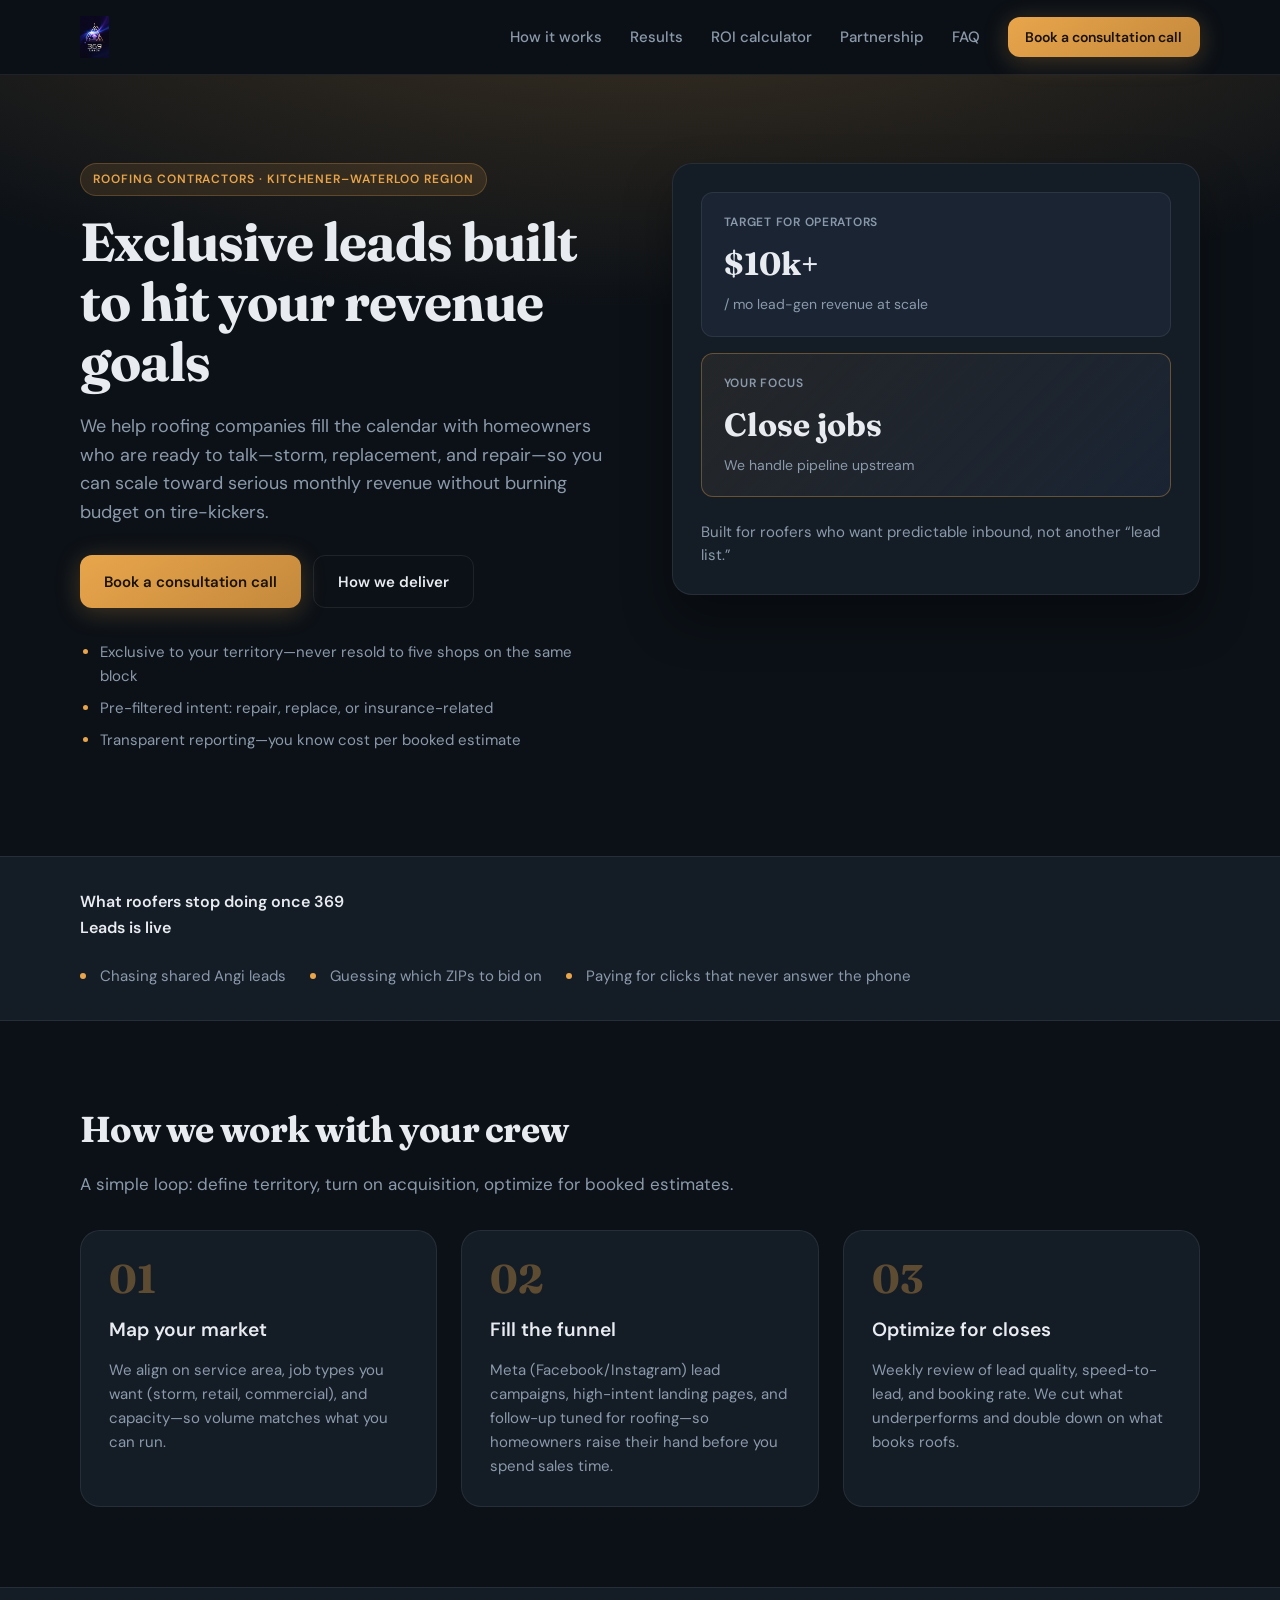
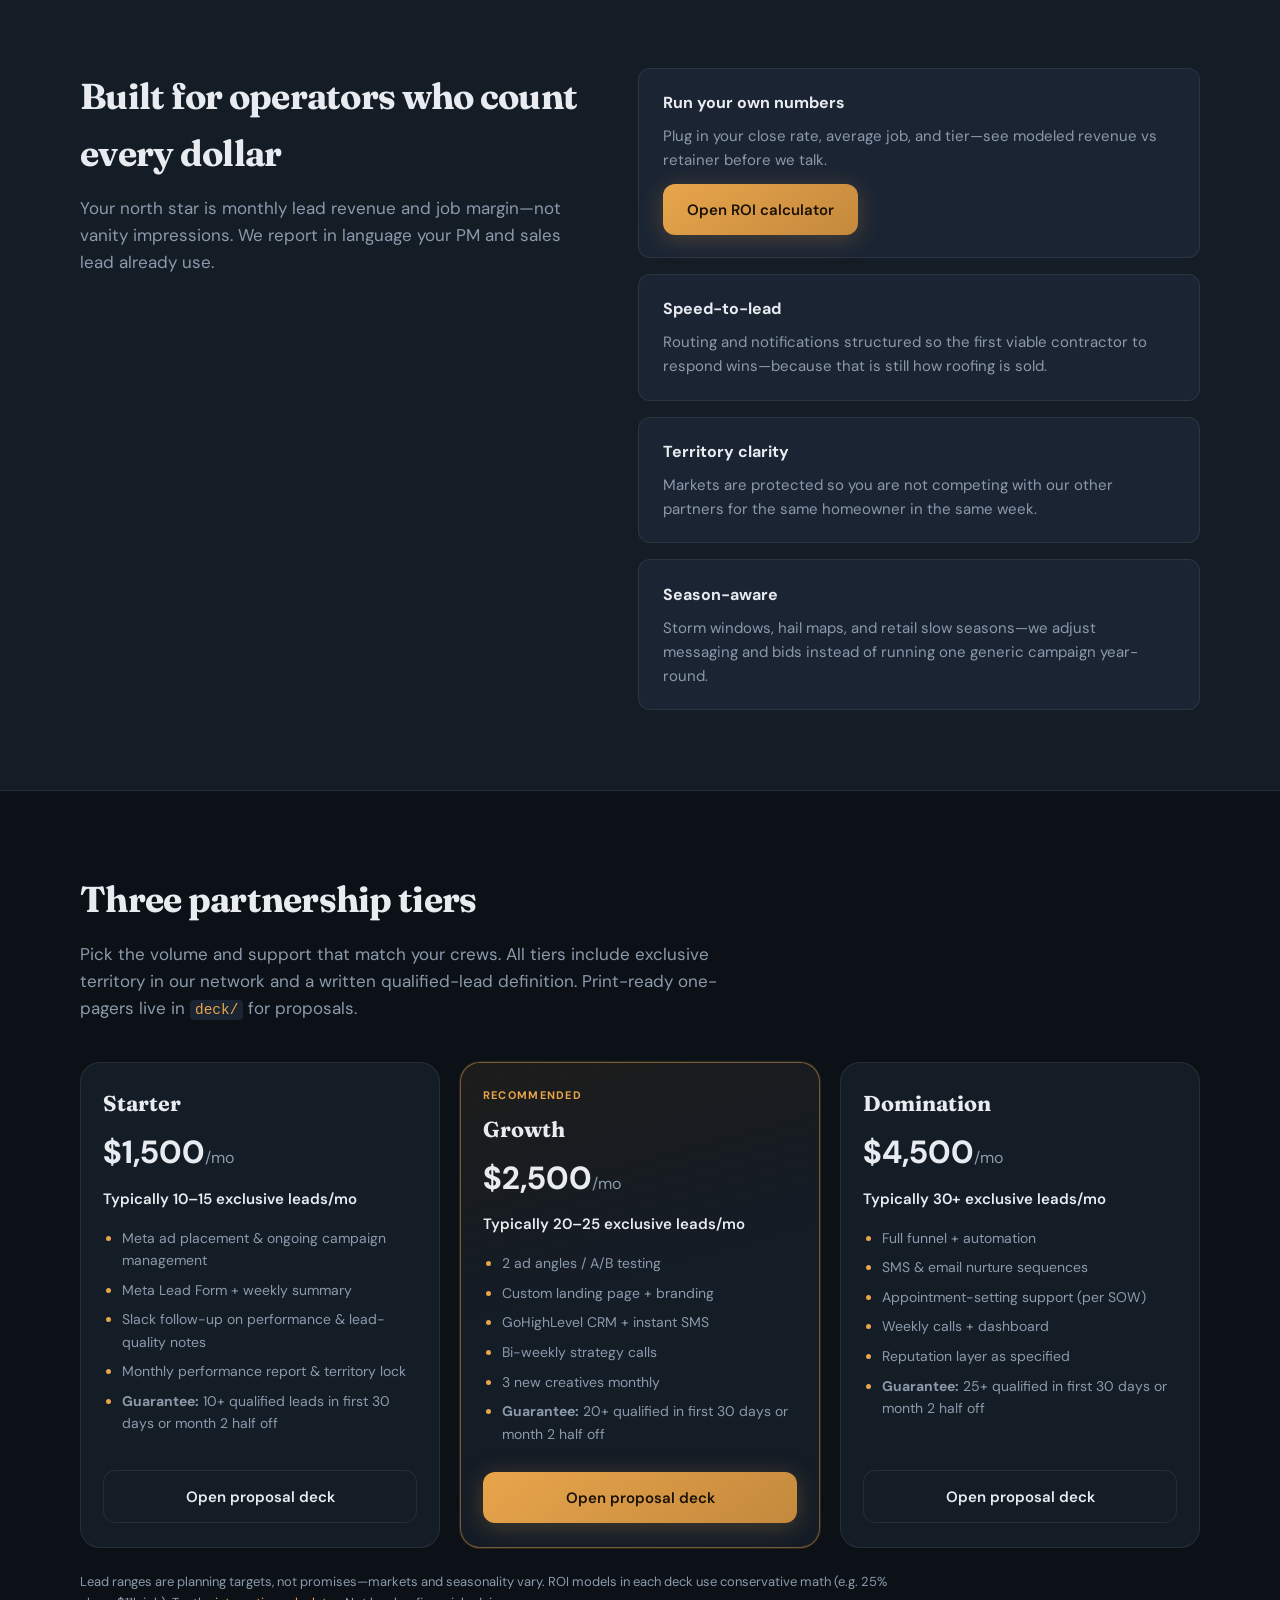
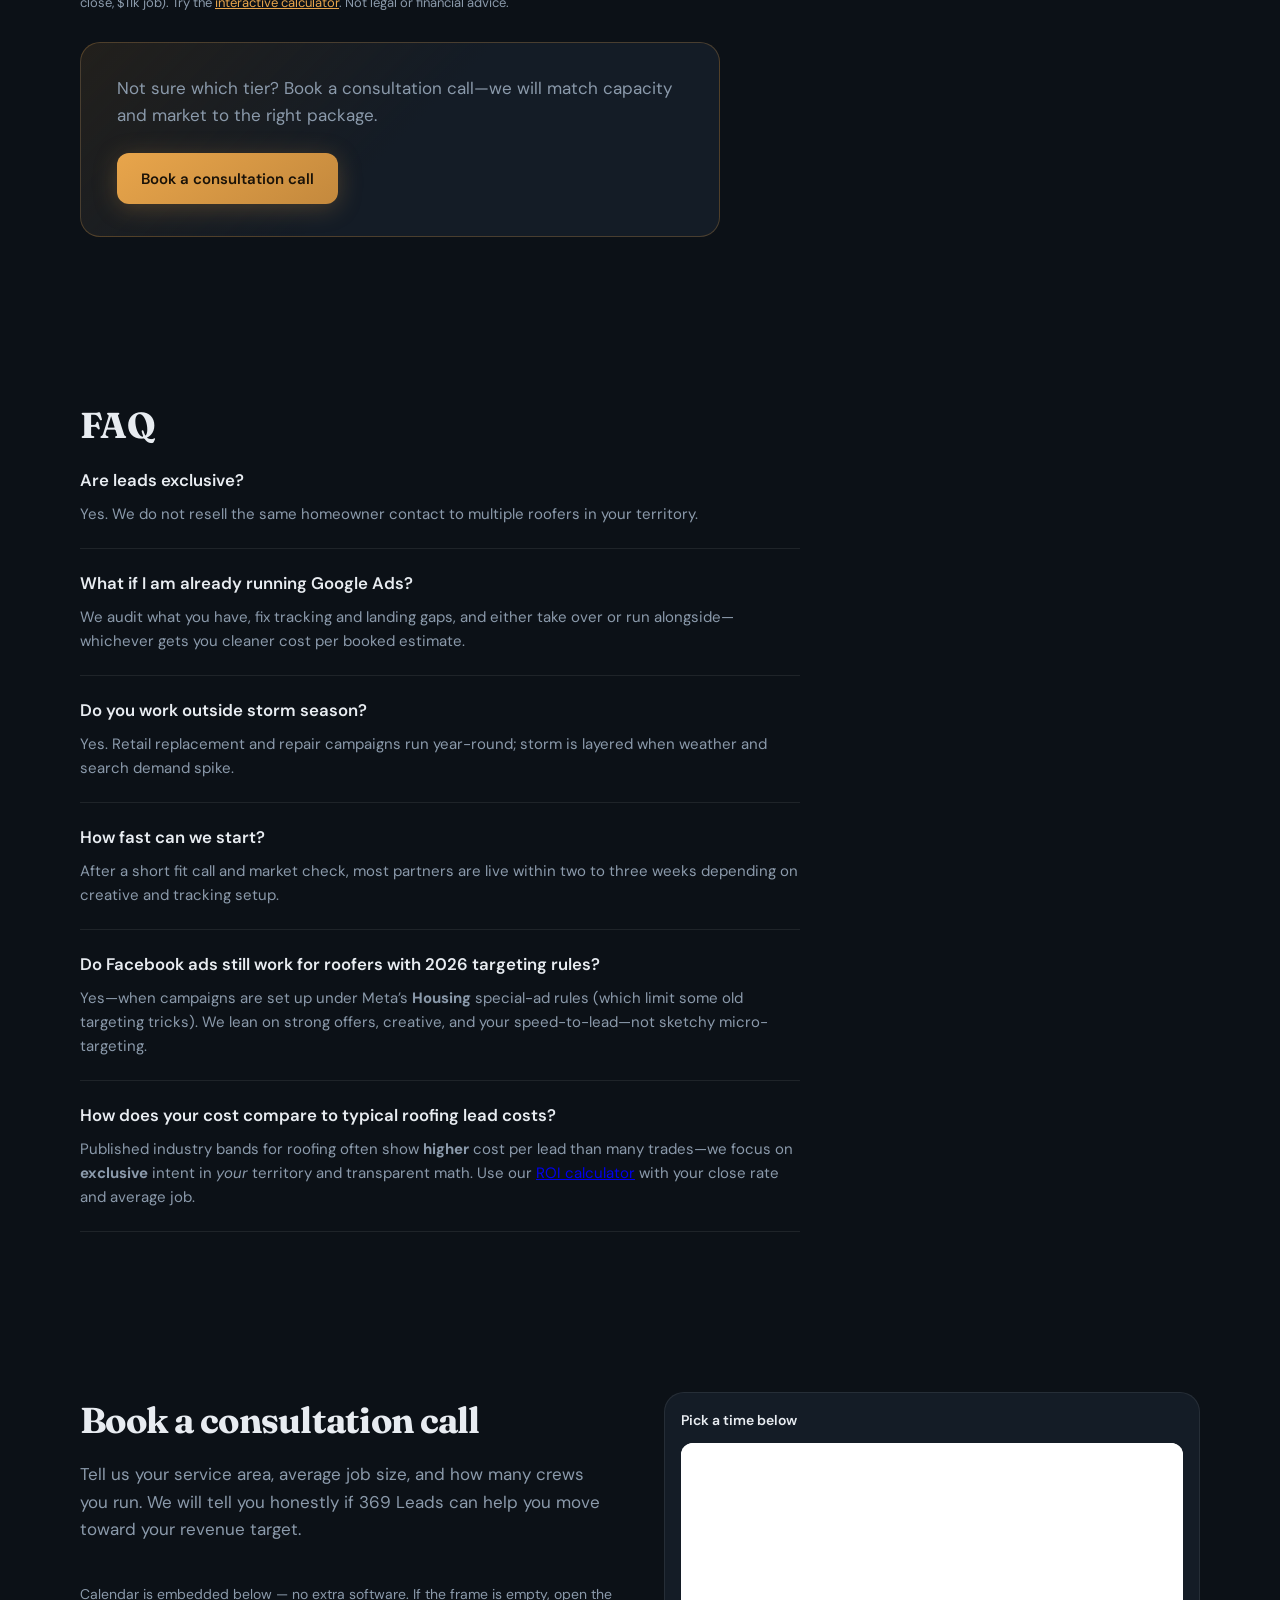
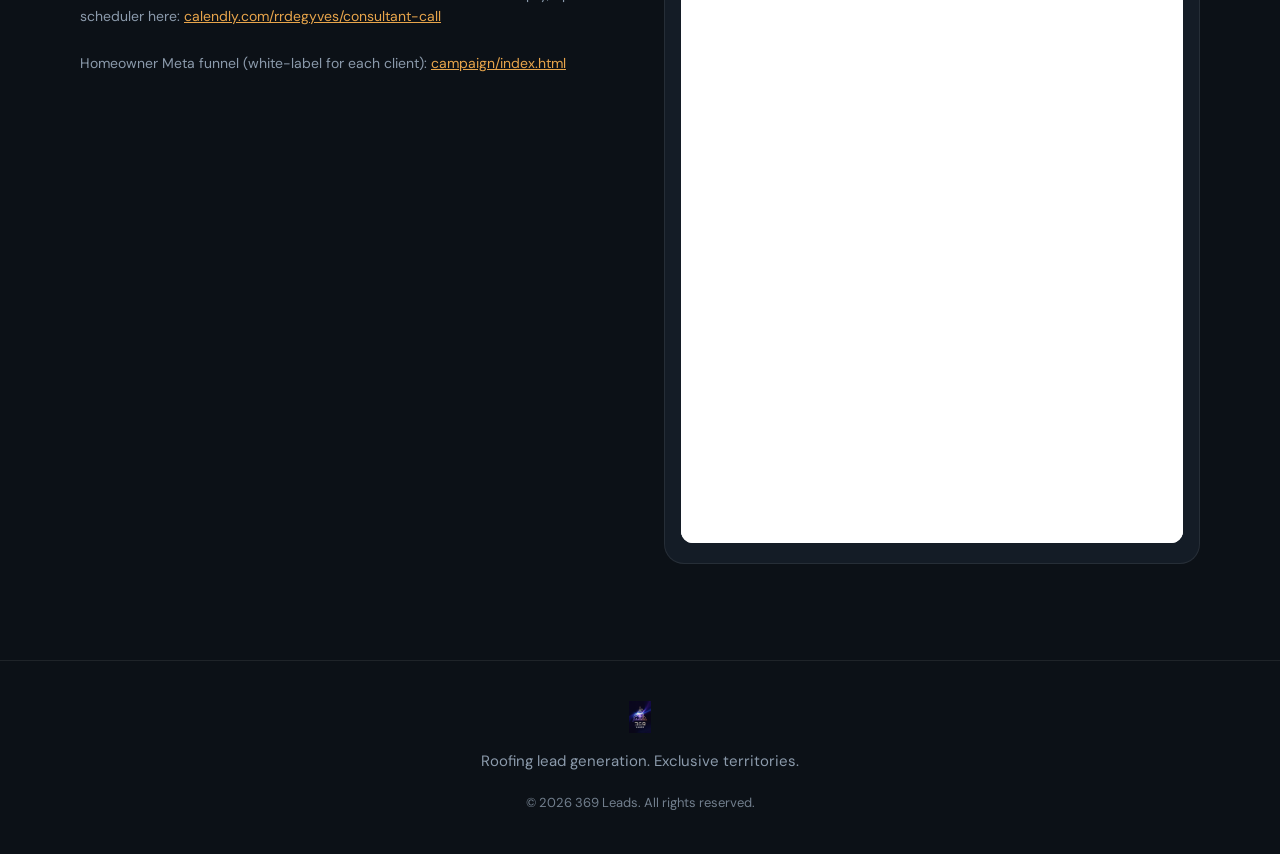
==== commit 186116ad: "Align tiers: conservative lead ranges, Slack Starter, guarantees 10/20/25 - Site + ROI calculator pr" ====
--- a/index.html
+++ b/index.html
@@ -10,6 +10,21 @@
   <link href="https://fonts.googleapis.com/css2?family=DM+Sans:ital,opsz,wght@0,9..40,400;0,9..40,500;0,9..40,600;0,9..40,700;1,9..40,400&family=Fraunces:opsz,wght@9..144,600;9..144,700&display=swap" rel="stylesheet" />
   <link rel="stylesheet" href="styles.css" />
   <link rel="preconnect" href="https://calendly.com" />
+  <!-- Meta Pixel Code -->
+  <script>
+  !function(f,b,e,v,n,t,s)
+  {if(f.fbq)return;n=f.fbq=function(){n.callMethod?
+  n.callMethod.apply(n,arguments):n.queue.push(arguments)};
+  if(!f._fbq)f._fbq=n;n.push=n;n.loaded=!0;n.version='2.0';
+  n.queue=[];t=b.createElement(e);t.async=!0;
+  t.src=v;s=b.getElementsByTagName(e)[0];
+  s.parentNode.insertBefore(t,s)}(window, document,'script',
+  'https://connect.facebook.net/en_US/fbevents.js');
+  fbq('init', '1455357503046385');
+  fbq('track', 'PageView');
+  </script>
+  <noscript><img height="1" width="1" style="display:none" src="https://www.facebook.com/tr?id=1455357503046385&amp;ev=PageView&amp;noscript=1" alt="" /></noscript>
+  <!-- End Meta Pixel Code -->
 </head>
 <body>
   <header class="site-header">
@@ -139,13 +154,13 @@
           <article class="tier-card">
             <p class="tier-name">Starter</p>
             <p class="tier-price"><span>$1,500</span>/mo</p>
-            <p class="tier-leads">Up to ~20 exclusive leads/mo</p>
+            <p class="tier-leads">Typically 10–15 exclusive leads/mo</p>
             <ul class="tier-list">
-              <li>1 Meta lead-gen campaign</li>
+              <li>Meta ad placement &amp; ongoing campaign management</li>
               <li>Meta Lead Form + weekly summary</li>
-              <li>Monthly performance report</li>
-              <li>Territory lock</li>
-              <li><strong>Guarantee:</strong> 15+ qualified leads in 30 days or month 2 half off</li>
+              <li>Slack follow-up on performance &amp; lead-quality notes</li>
+              <li>Monthly performance report &amp; territory lock</li>
+              <li><strong>Guarantee:</strong> 10+ qualified leads in first 30 days or month 2 half off</li>
             </ul>
             <a class="btn btn-ghost btn-block" href="deck/sales-deck-starter-1500.html" target="_blank" rel="noopener">Open proposal deck</a>
           </article>
@@ -153,33 +168,33 @@
             <p class="tier-badge">Recommended</p>
             <p class="tier-name">Growth</p>
             <p class="tier-price"><span>$2,500</span>/mo</p>
-            <p class="tier-leads">30–50 exclusive leads/mo</p>
+            <p class="tier-leads">Typically 20–25 exclusive leads/mo</p>
             <ul class="tier-list">
               <li>2 ad angles / A/B testing</li>
               <li>Custom landing page + branding</li>
               <li>GoHighLevel CRM + instant SMS</li>
               <li>Bi-weekly strategy calls</li>
               <li>3 new creatives monthly</li>
-              <li><strong>Guarantee:</strong> 30+ qualified in 30 days or month 2 half off</li>
+              <li><strong>Guarantee:</strong> 20+ qualified in first 30 days or month 2 half off</li>
             </ul>
             <a class="btn btn-primary btn-block" href="deck/sales-deck-growth-2500.html" target="_blank" rel="noopener">Open proposal deck</a>
           </article>
           <article class="tier-card">
             <p class="tier-name">Domination</p>
             <p class="tier-price"><span>$4,500</span>/mo</p>
-            <p class="tier-leads">80–120 exclusive leads/mo</p>
+            <p class="tier-leads">Typically 30+ exclusive leads/mo</p>
             <ul class="tier-list">
               <li>Full funnel + automation</li>
               <li>SMS &amp; email nurture sequences</li>
               <li>Appointment-setting support (per SOW)</li>
               <li>Weekly calls + dashboard</li>
               <li>Reputation layer as specified</li>
-              <li><strong>Guarantee:</strong> 50+ qualified in 30 days or month 2 half off</li>
+              <li><strong>Guarantee:</strong> 25+ qualified in first 30 days or month 2 half off</li>
             </ul>
             <a class="btn btn-ghost btn-block" href="deck/sales-deck-domination-4500.html" target="_blank" rel="noopener">Open proposal deck</a>
           </article>
         </div>
-        <p class="tier-foot">ROI models in each deck use conservative math (e.g. 25% close, $11k job)—your results will vary. Try the <a href="roi-calculator.html">interactive calculator</a>. Not legal or financial advice.</p>
+        <p class="tier-foot">Lead ranges are planning targets, not promises—markets and seasonality vary. ROI models in each deck use conservative math (e.g. 25% close, $11k job). Try the <a href="roi-calculator.html">interactive calculator</a>. Not legal or financial advice.</p>
         <div class="pricing-highlight">
           <p>Not sure which tier? Book a consultation call—we will match capacity and market to the right package.</p>
           <a class="btn btn-primary" href="#book-call">Book a consultation call</a>
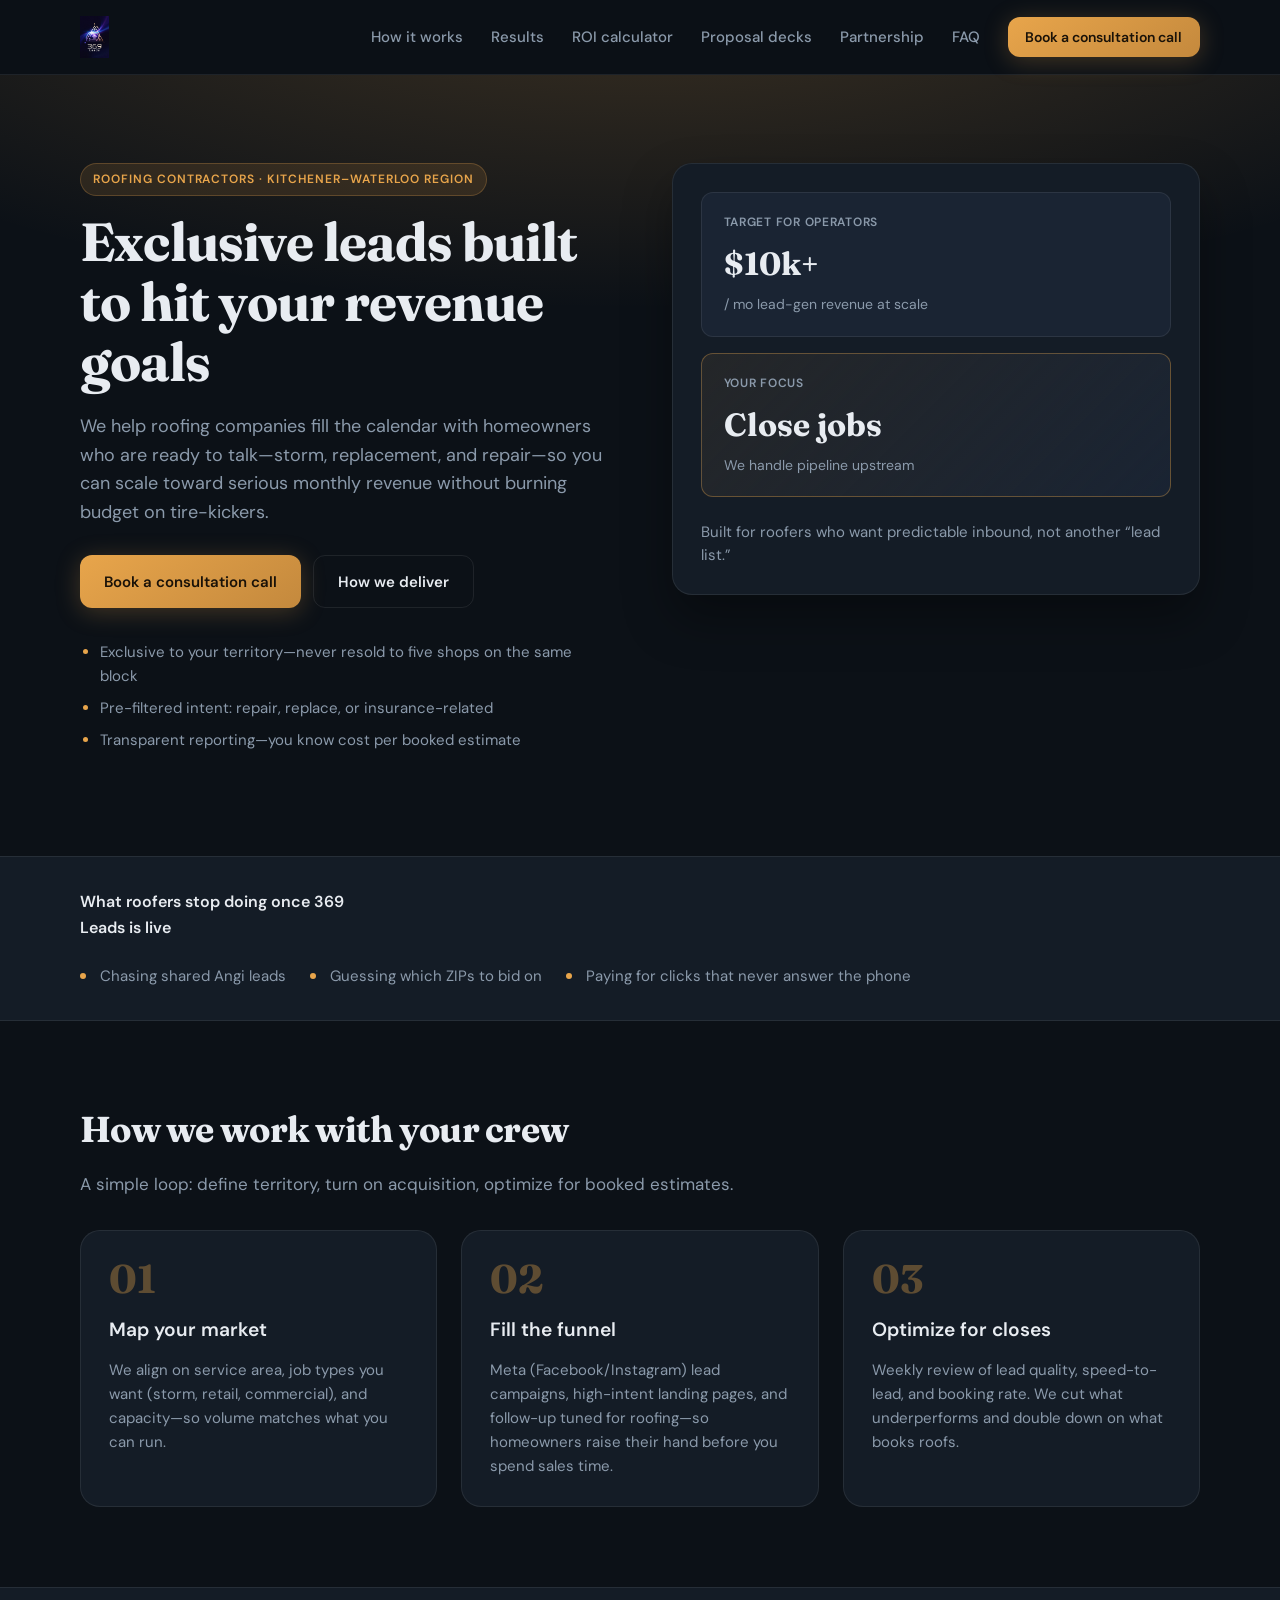
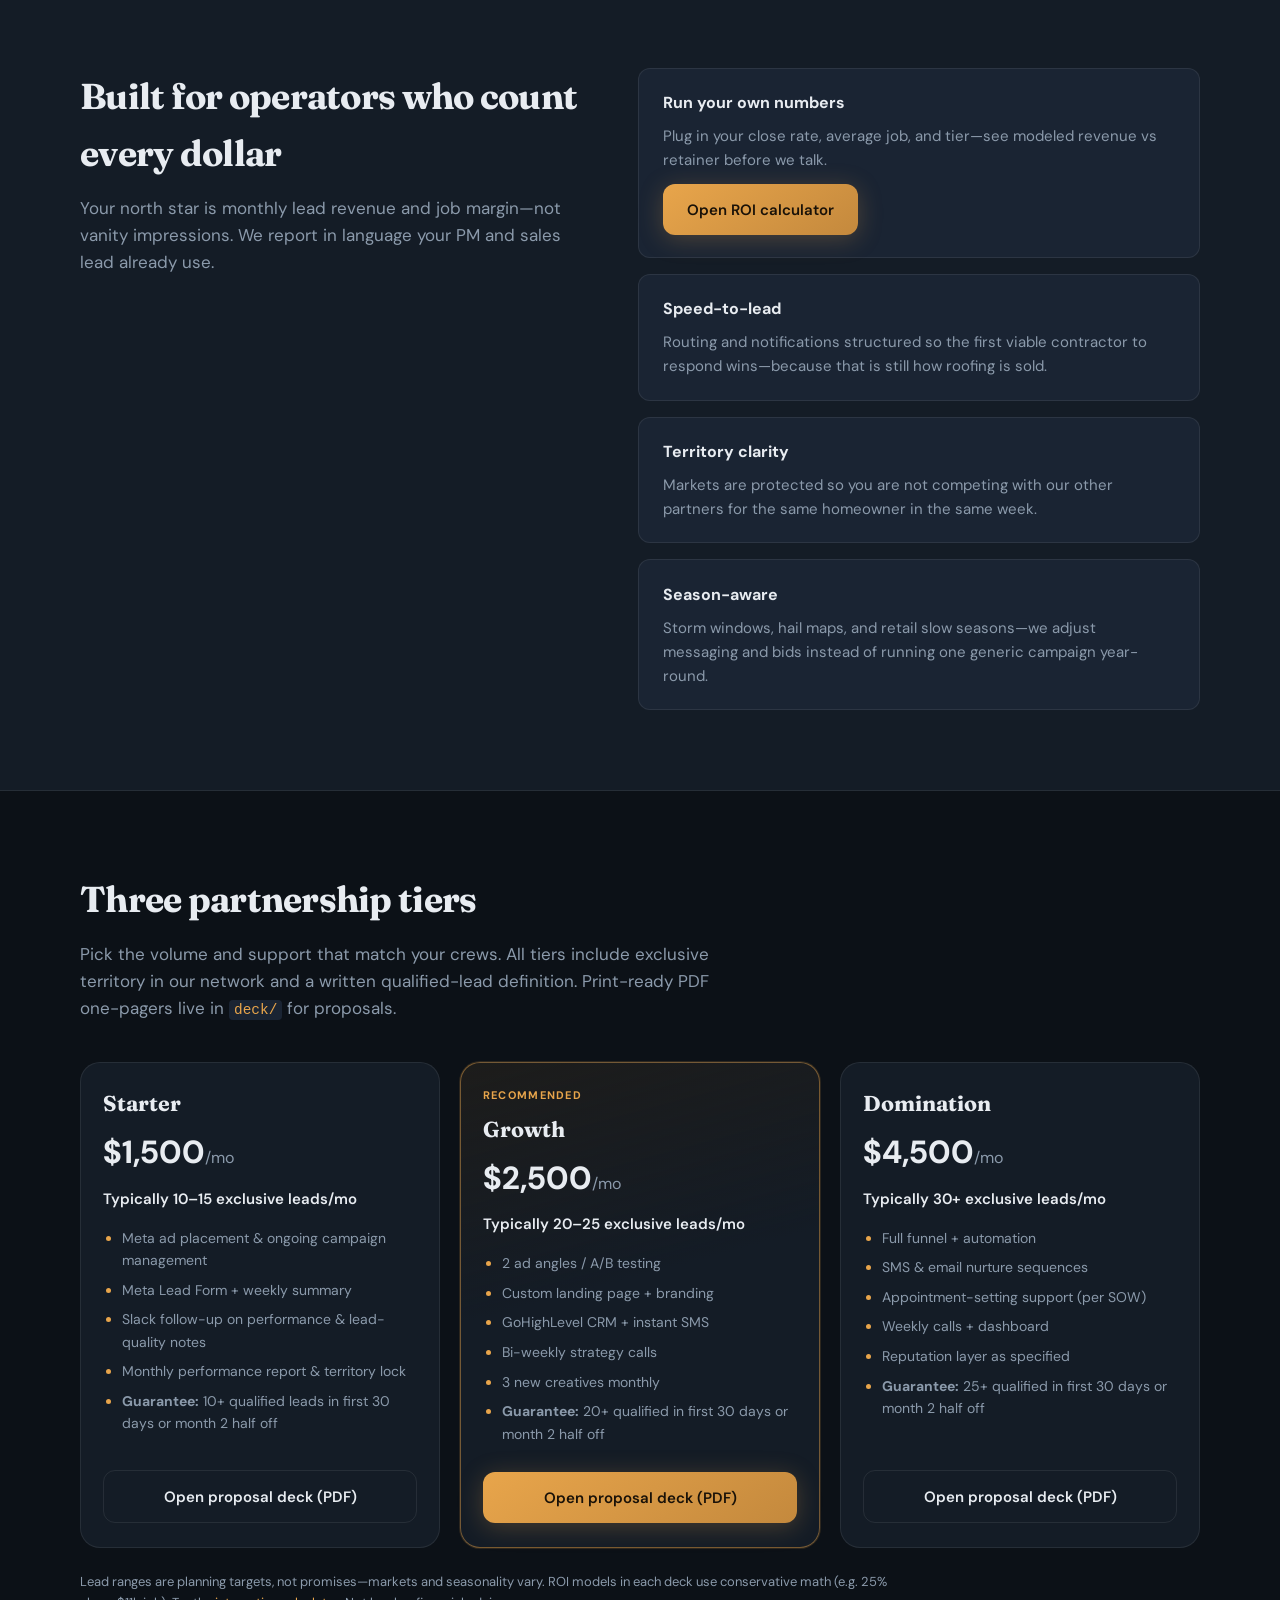
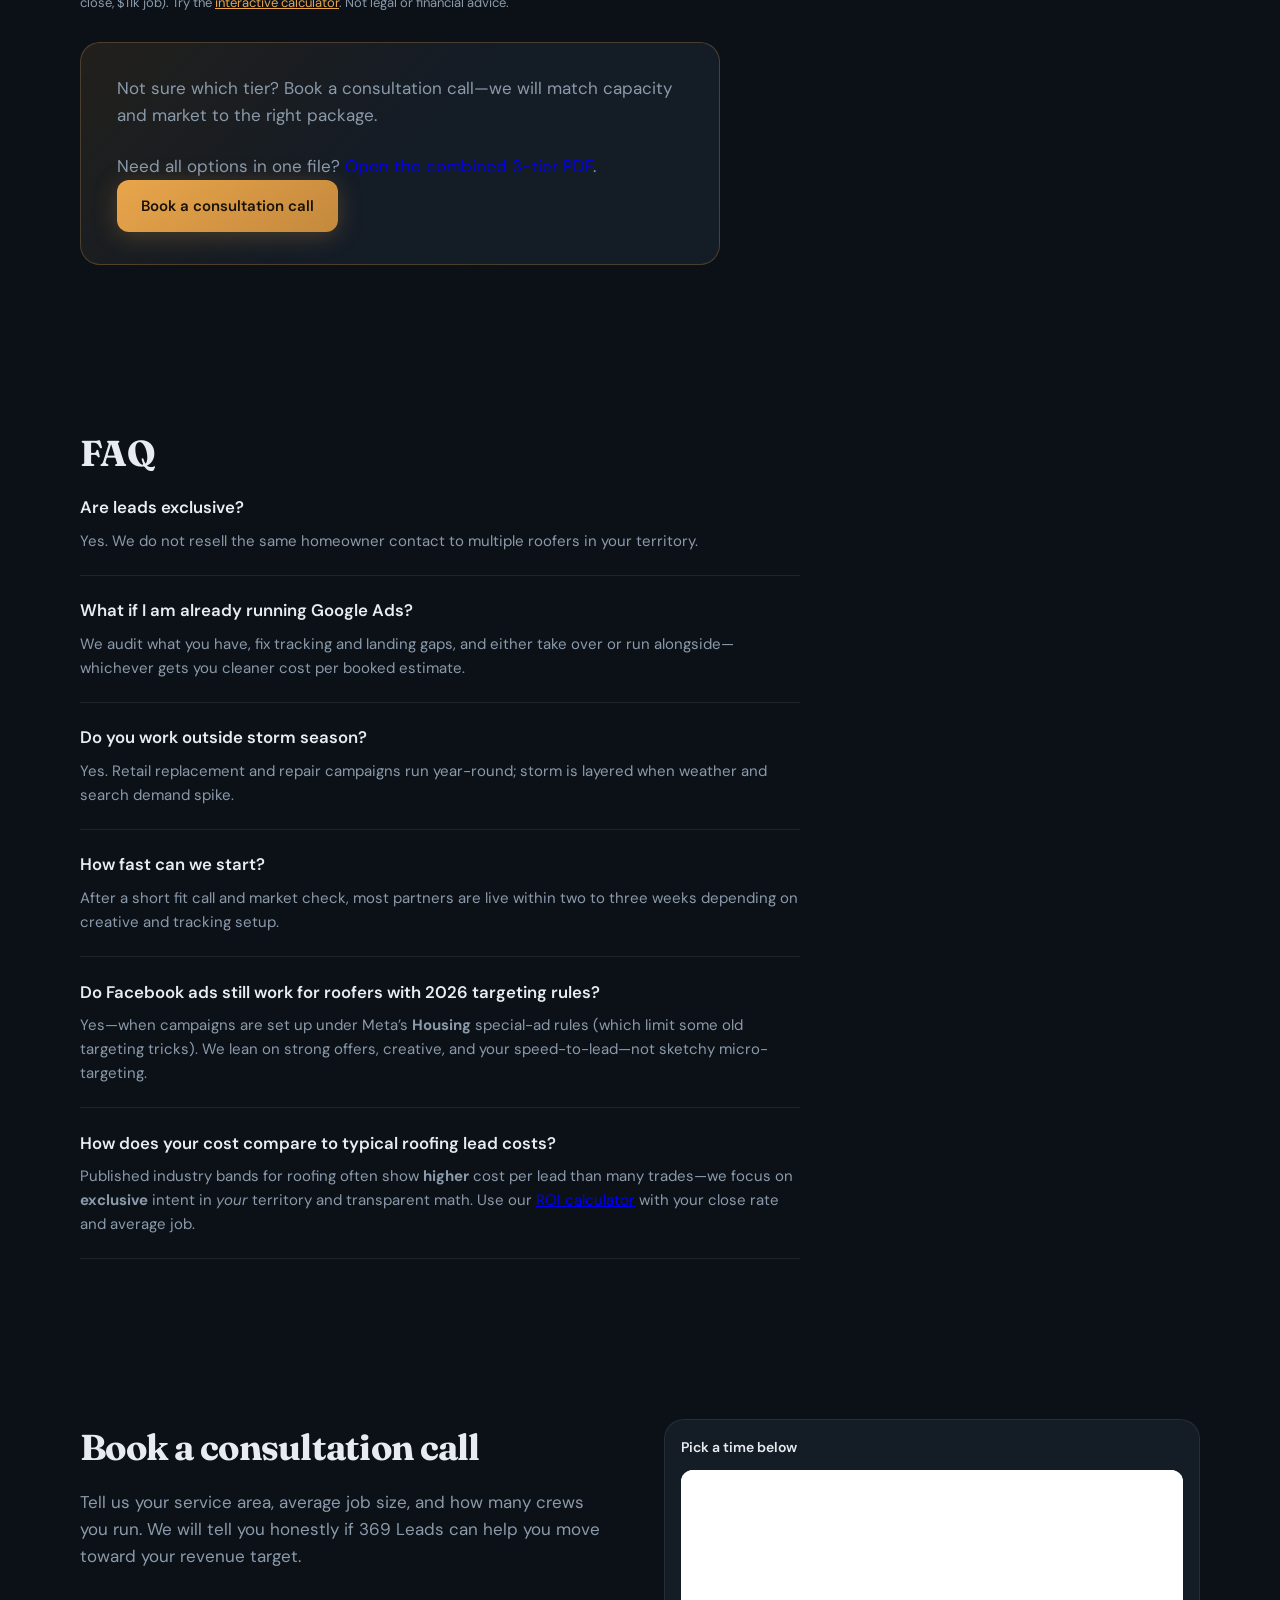
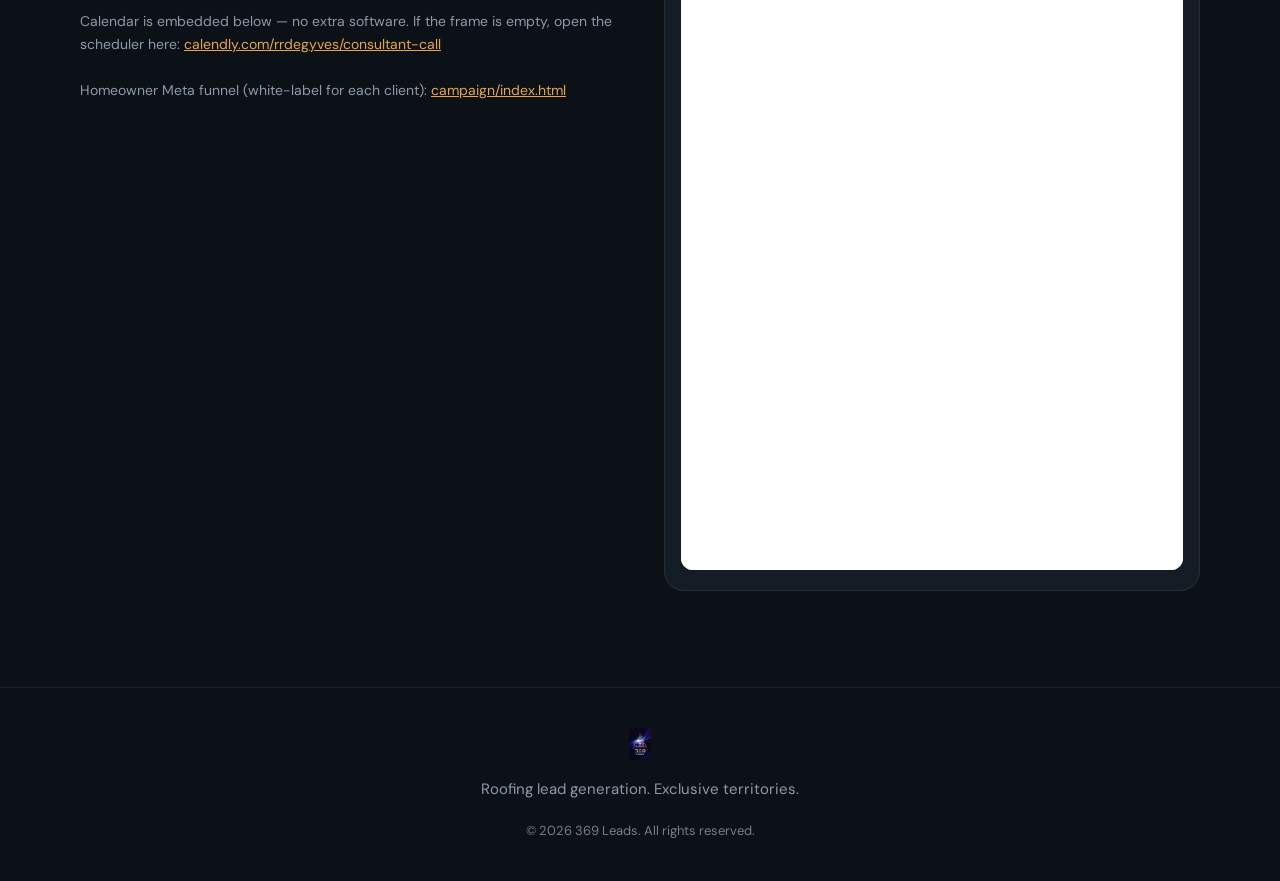
==== commit 2fc541a2: "Add nav link to combined proposal deck and update colored deck PDFs" ====
--- a/index.html
+++ b/index.html
@@ -39,6 +39,7 @@
         <a href="#how">How it works</a>
         <a href="#proof">Results</a>
         <a href="roi-calculator.html">ROI calculator</a>
+        <a href="deck/sales-deck-combined-offers.pdf" target="_blank" rel="noopener">Proposal decks</a>
         <a href="#pricing">Partnership</a>
         <a href="#faq">FAQ</a>
         <a class="btn btn-sm btn-primary nav-cta" href="#book-call">Book a consultation call</a>
@@ -149,7 +150,7 @@
     <section id="pricing" class="section pricing">
       <div class="container">
         <h2 class="section-title">Three partnership tiers</h2>
-        <p class="section-sub">Pick the volume and support that match your crews. All tiers include exclusive territory in our network and a written qualified-lead definition. Print-ready one-pagers live in <code>deck/</code> for proposals.</p>
+        <p class="section-sub">Pick the volume and support that match your crews. All tiers include exclusive territory in our network and a written qualified-lead definition. Print-ready PDF one-pagers live in <code>deck/</code> for proposals.</p>
         <div class="tier-grid">
           <article class="tier-card">
             <p class="tier-name">Starter</p>
@@ -162,7 +163,7 @@
               <li>Monthly performance report &amp; territory lock</li>
               <li><strong>Guarantee:</strong> 10+ qualified leads in first 30 days or month 2 half off</li>
             </ul>
-            <a class="btn btn-ghost btn-block" href="deck/sales-deck-starter-1500.html" target="_blank" rel="noopener">Open proposal deck</a>
+            <a class="btn btn-ghost btn-block" href="deck/sales-deck-starter-1500.pdf" target="_blank" rel="noopener">Open proposal deck (PDF)</a>
           </article>
           <article class="tier-card tier-card-featured">
             <p class="tier-badge">Recommended</p>
@@ -177,7 +178,7 @@
               <li>3 new creatives monthly</li>
               <li><strong>Guarantee:</strong> 20+ qualified in first 30 days or month 2 half off</li>
             </ul>
-            <a class="btn btn-primary btn-block" href="deck/sales-deck-growth-2500.html" target="_blank" rel="noopener">Open proposal deck</a>
+            <a class="btn btn-primary btn-block" href="deck/sales-deck-growth-2500.pdf" target="_blank" rel="noopener">Open proposal deck (PDF)</a>
           </article>
           <article class="tier-card">
             <p class="tier-name">Domination</p>
@@ -191,12 +192,13 @@
               <li>Reputation layer as specified</li>
               <li><strong>Guarantee:</strong> 25+ qualified in first 30 days or month 2 half off</li>
             </ul>
-            <a class="btn btn-ghost btn-block" href="deck/sales-deck-domination-4500.html" target="_blank" rel="noopener">Open proposal deck</a>
+            <a class="btn btn-ghost btn-block" href="deck/sales-deck-domination-4500.pdf" target="_blank" rel="noopener">Open proposal deck (PDF)</a>
           </article>
         </div>
         <p class="tier-foot">Lead ranges are planning targets, not promises—markets and seasonality vary. ROI models in each deck use conservative math (e.g. 25% close, $11k job). Try the <a href="roi-calculator.html">interactive calculator</a>. Not legal or financial advice.</p>
         <div class="pricing-highlight">
           <p>Not sure which tier? Book a consultation call—we will match capacity and market to the right package.</p>
+          <p style="margin: 0.75rem 0 0;">Need all options in one file? <a href="deck/sales-deck-combined-offers.pdf" target="_blank" rel="noopener">Open the combined 3-tier PDF</a>.</p>
           <a class="btn btn-primary" href="#book-call">Book a consultation call</a>
         </div>
       </div>
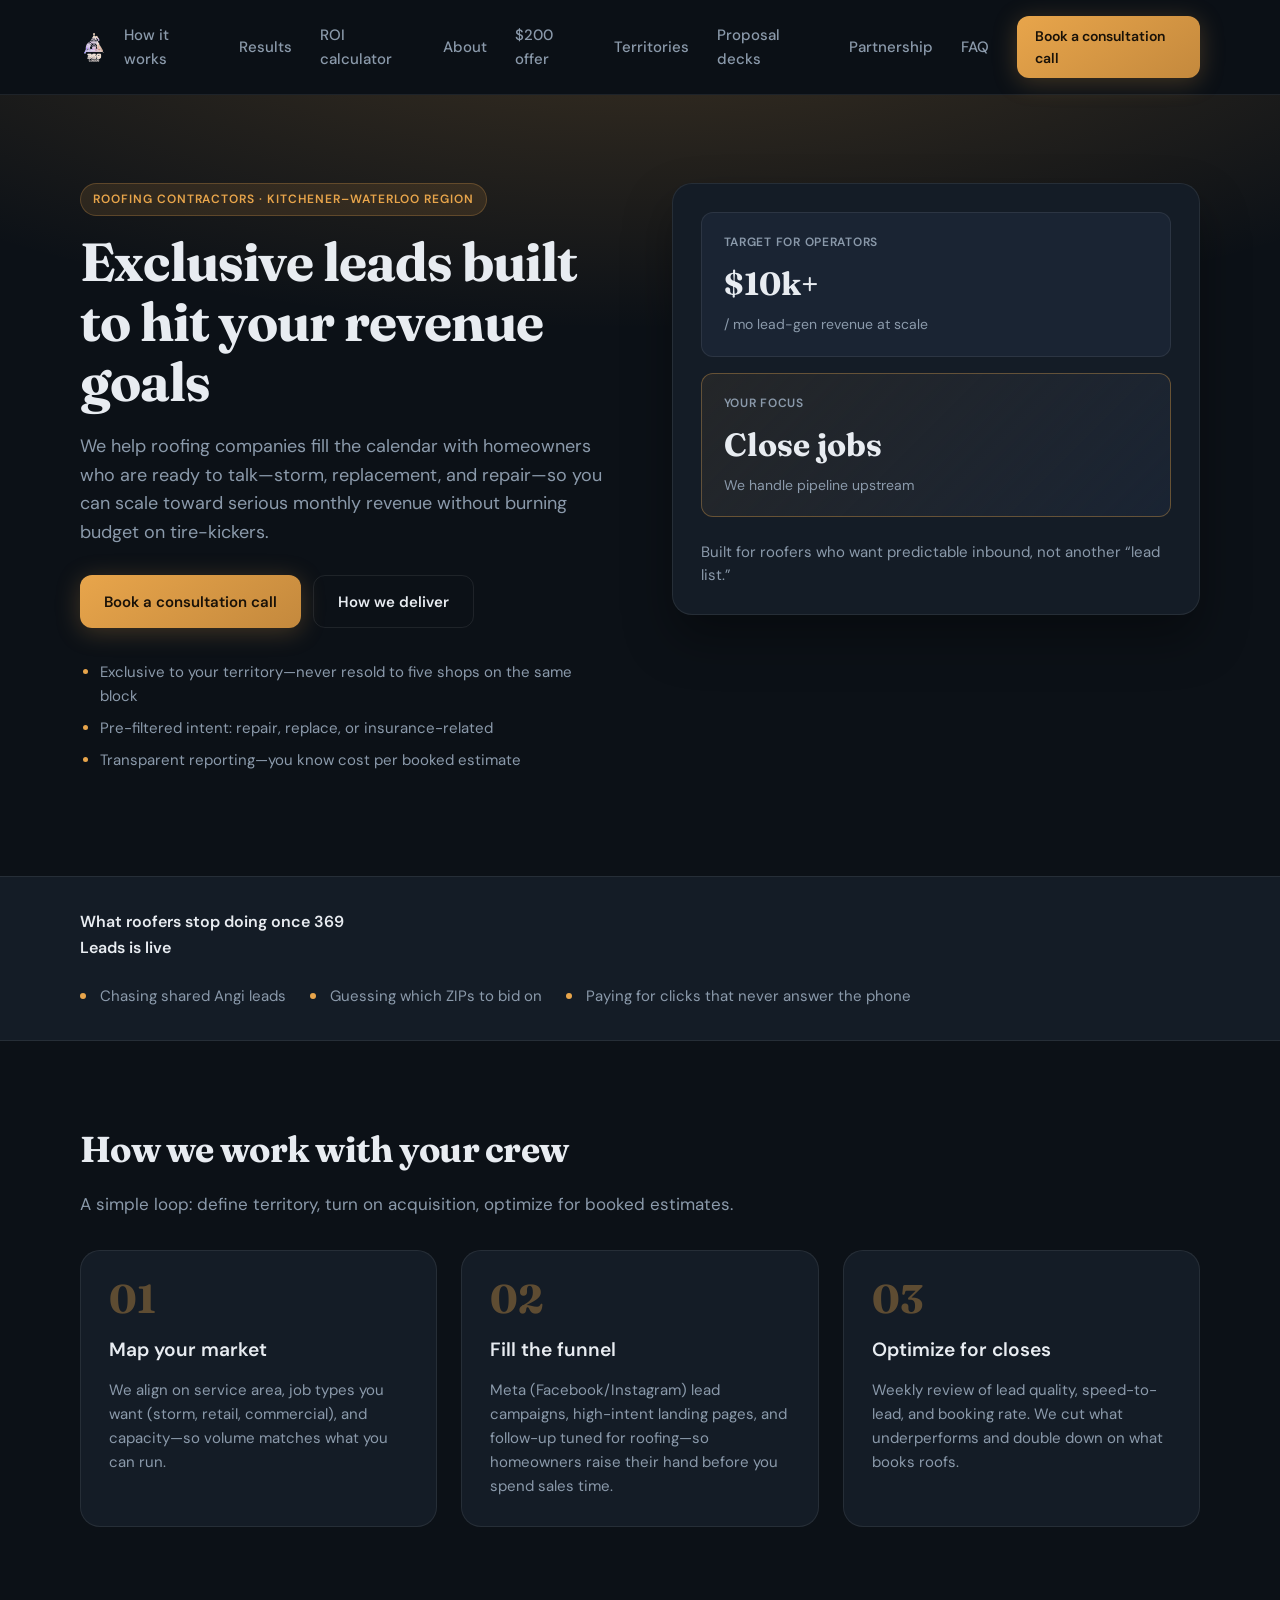
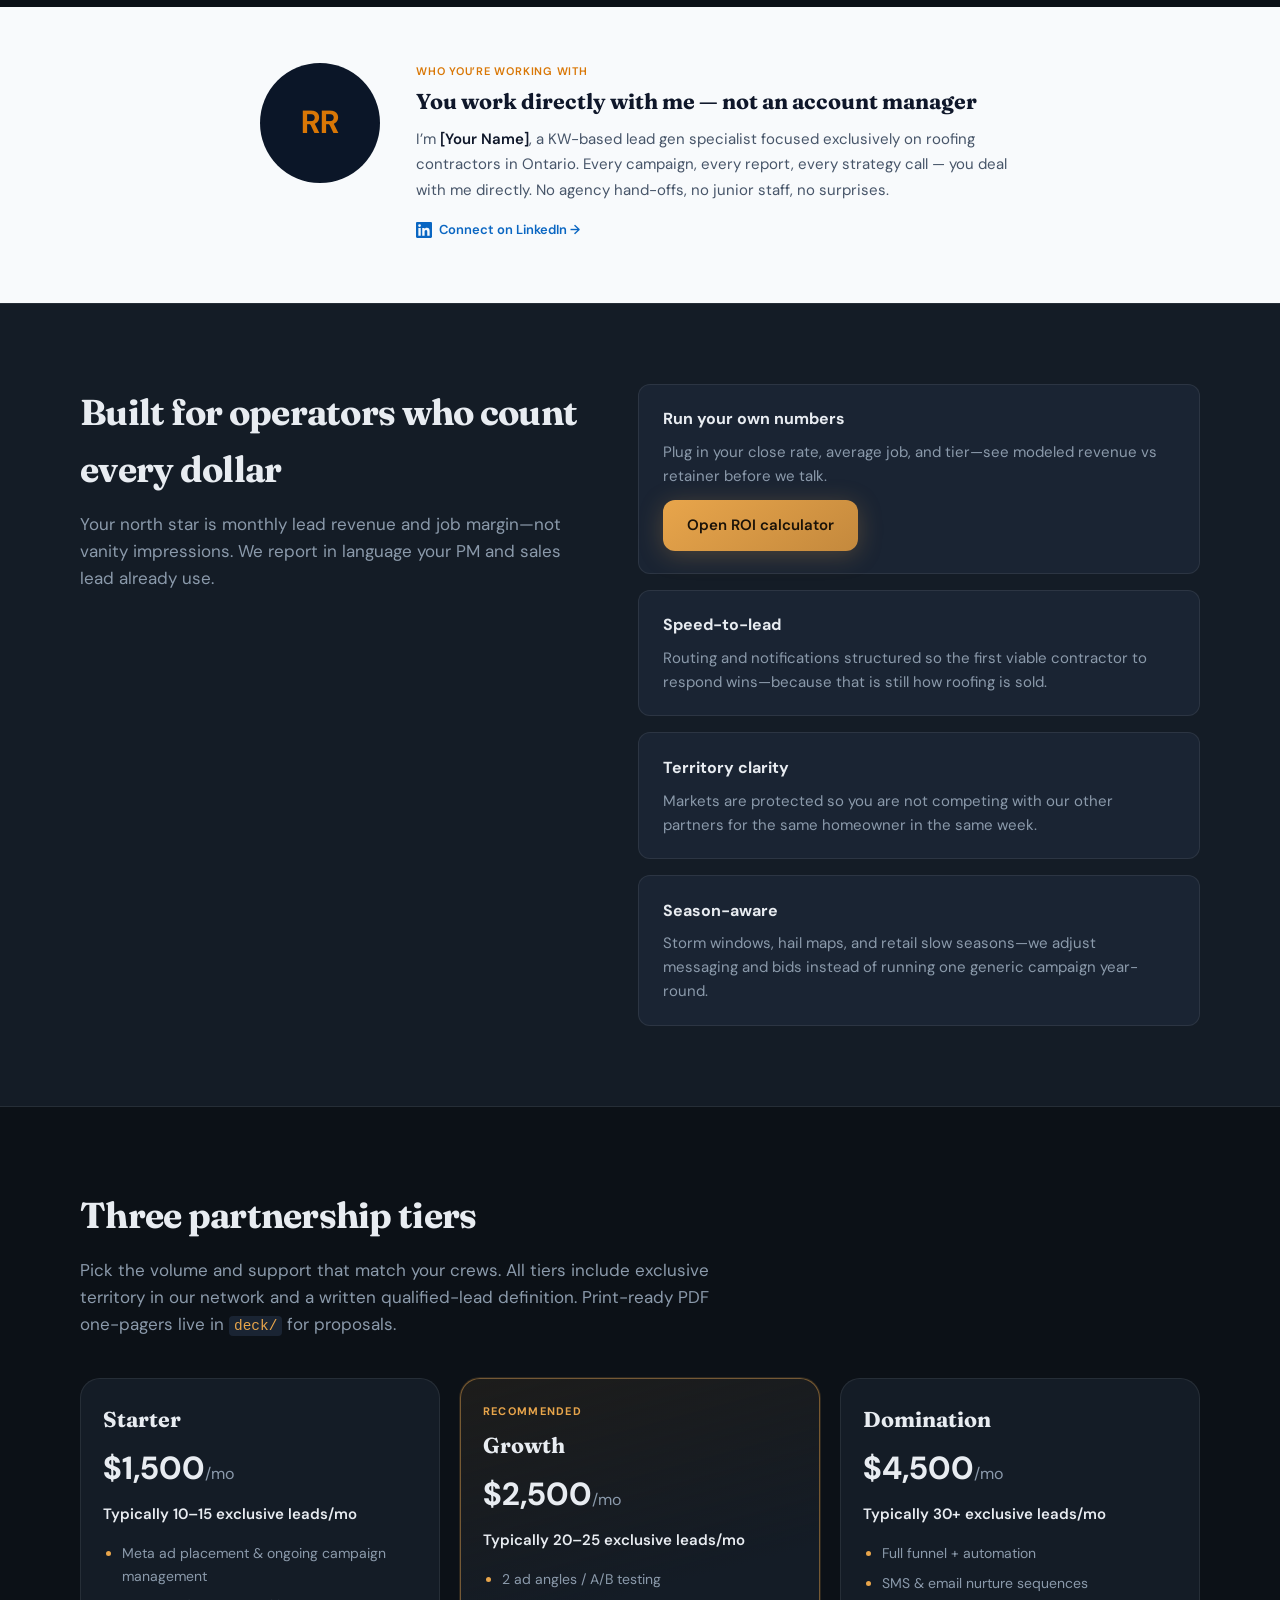
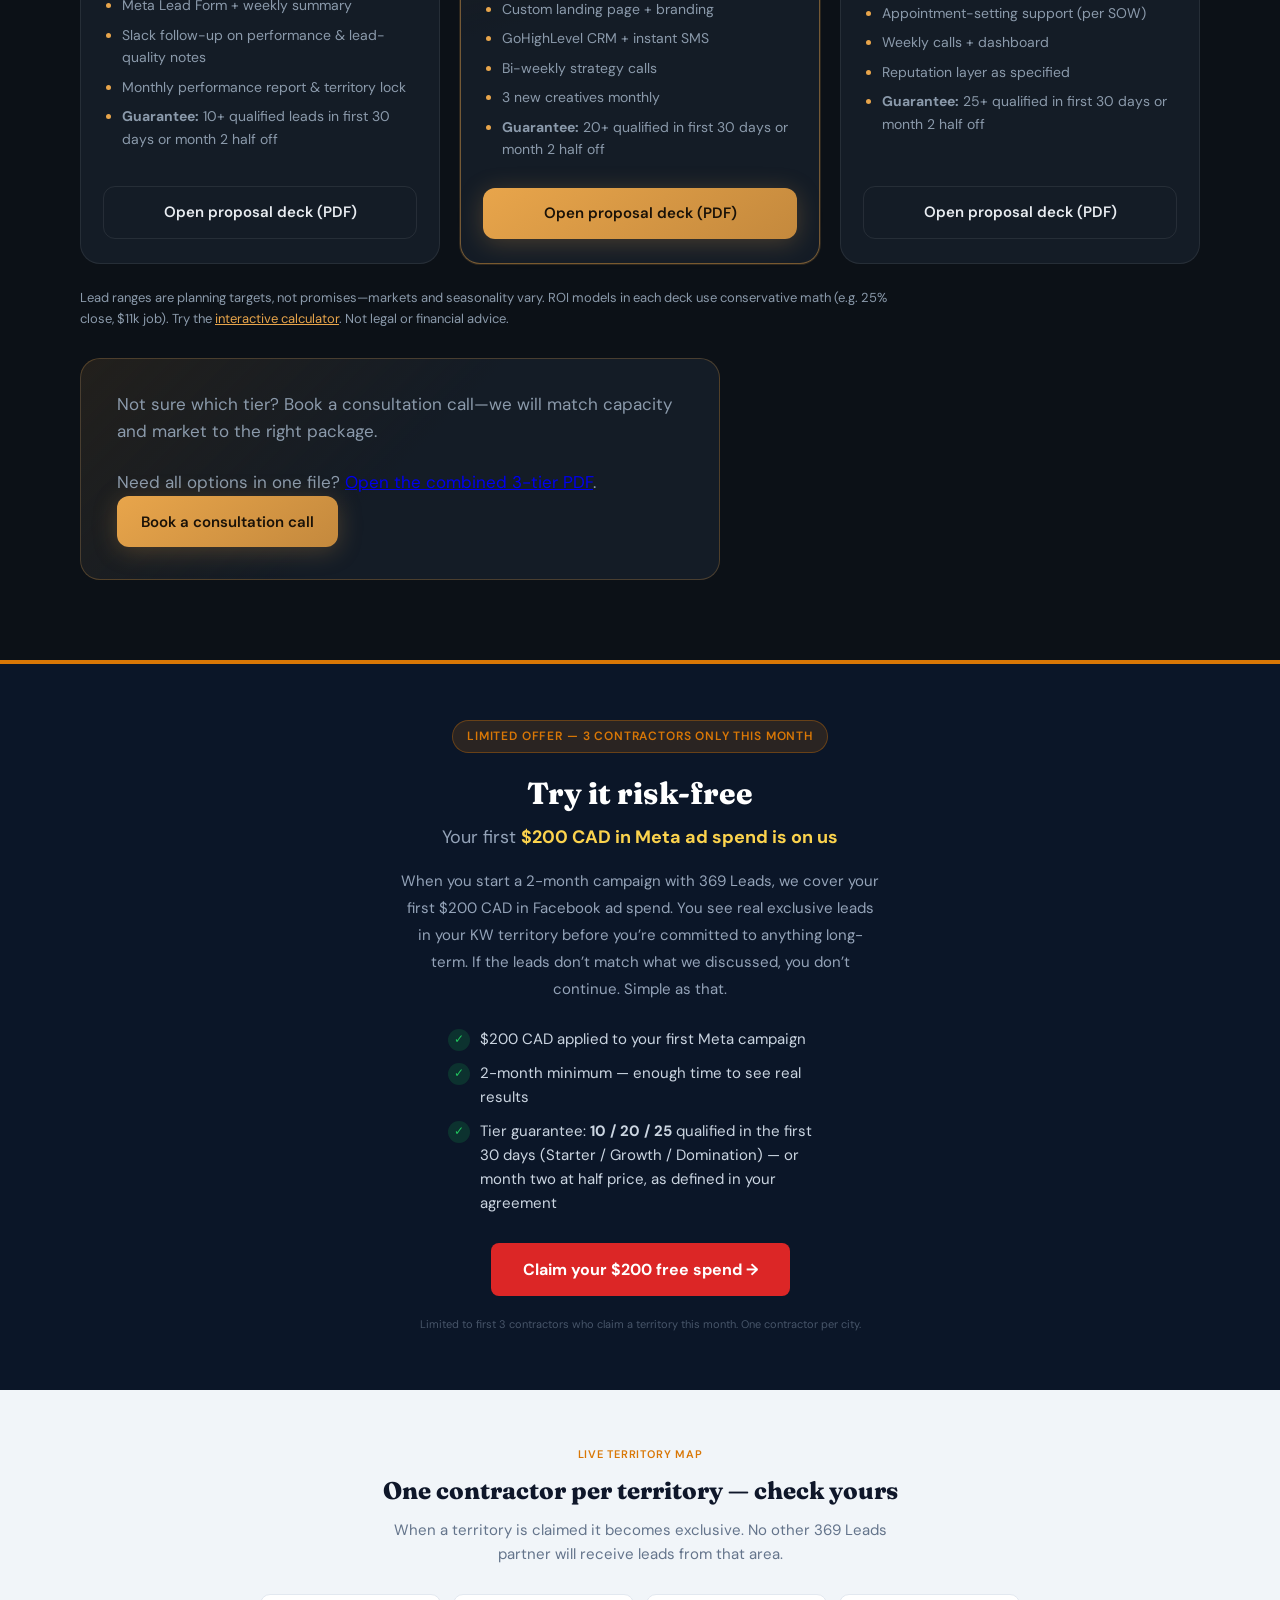
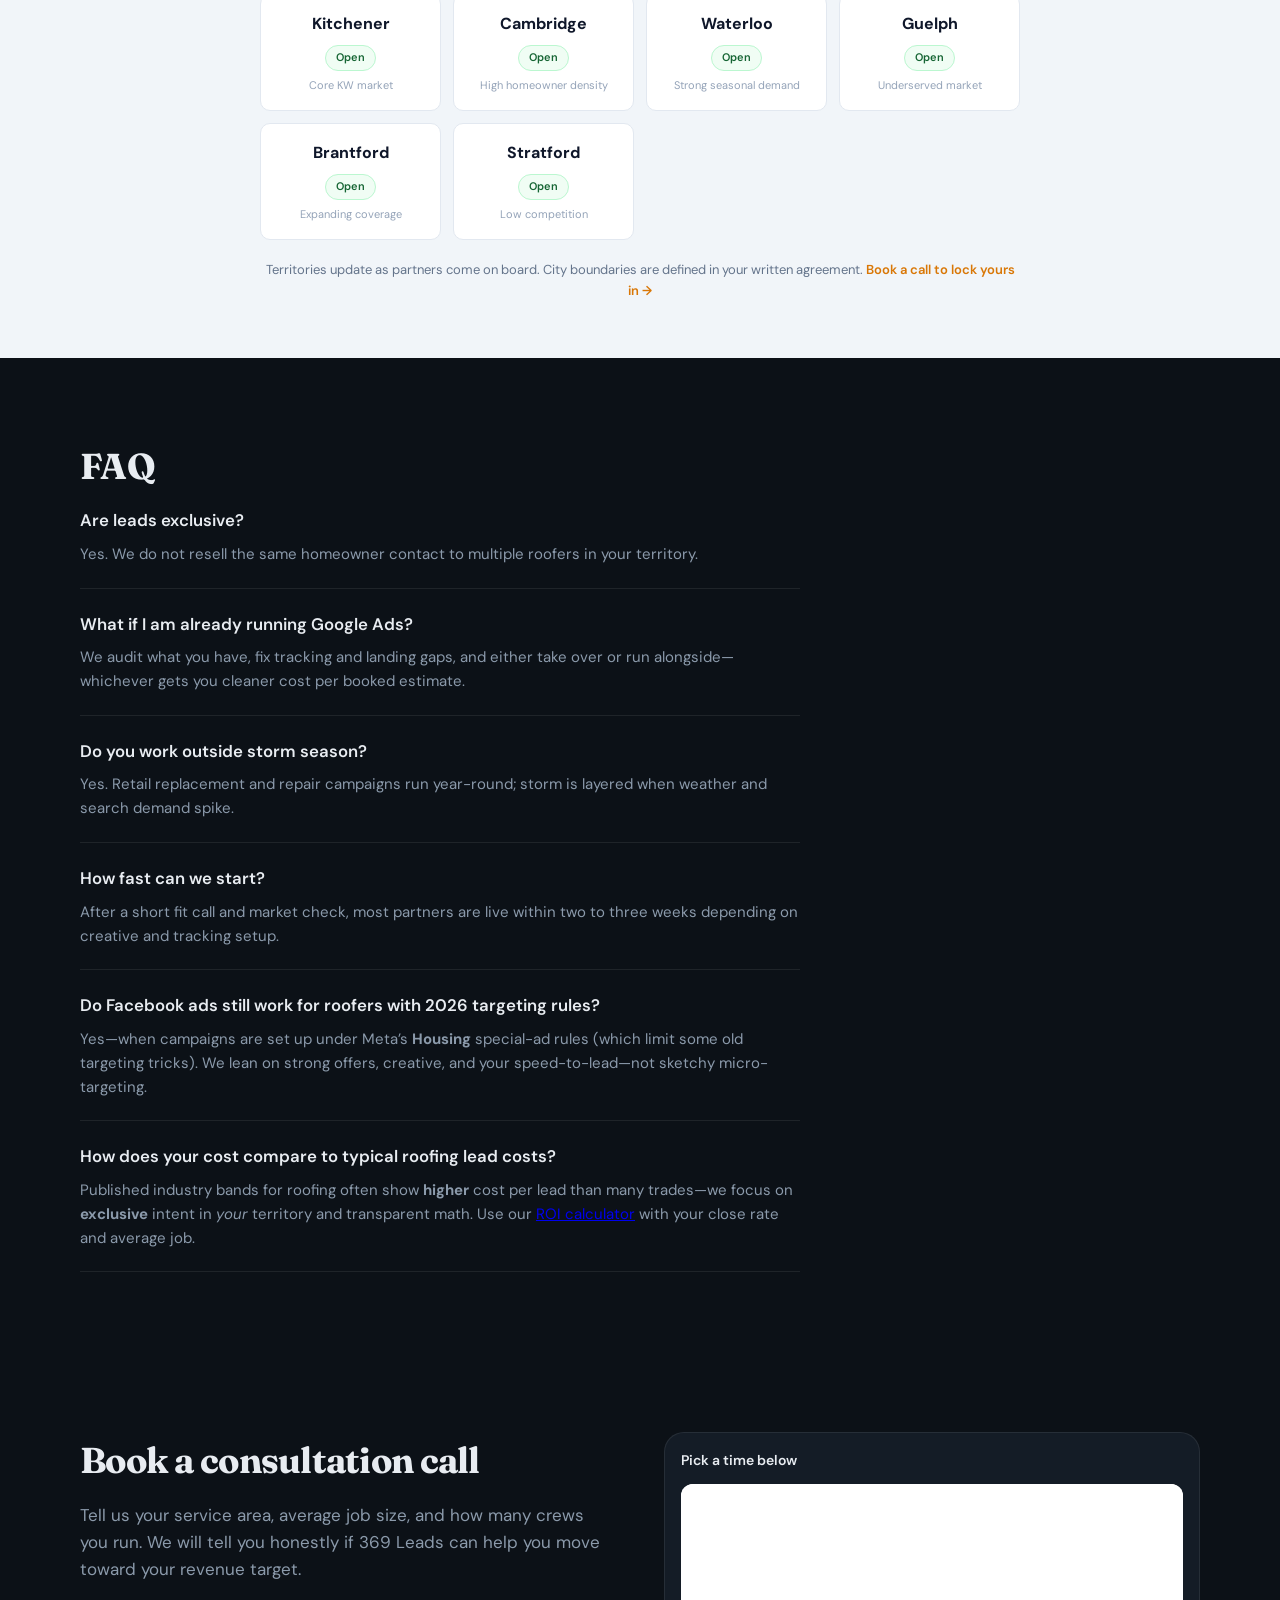
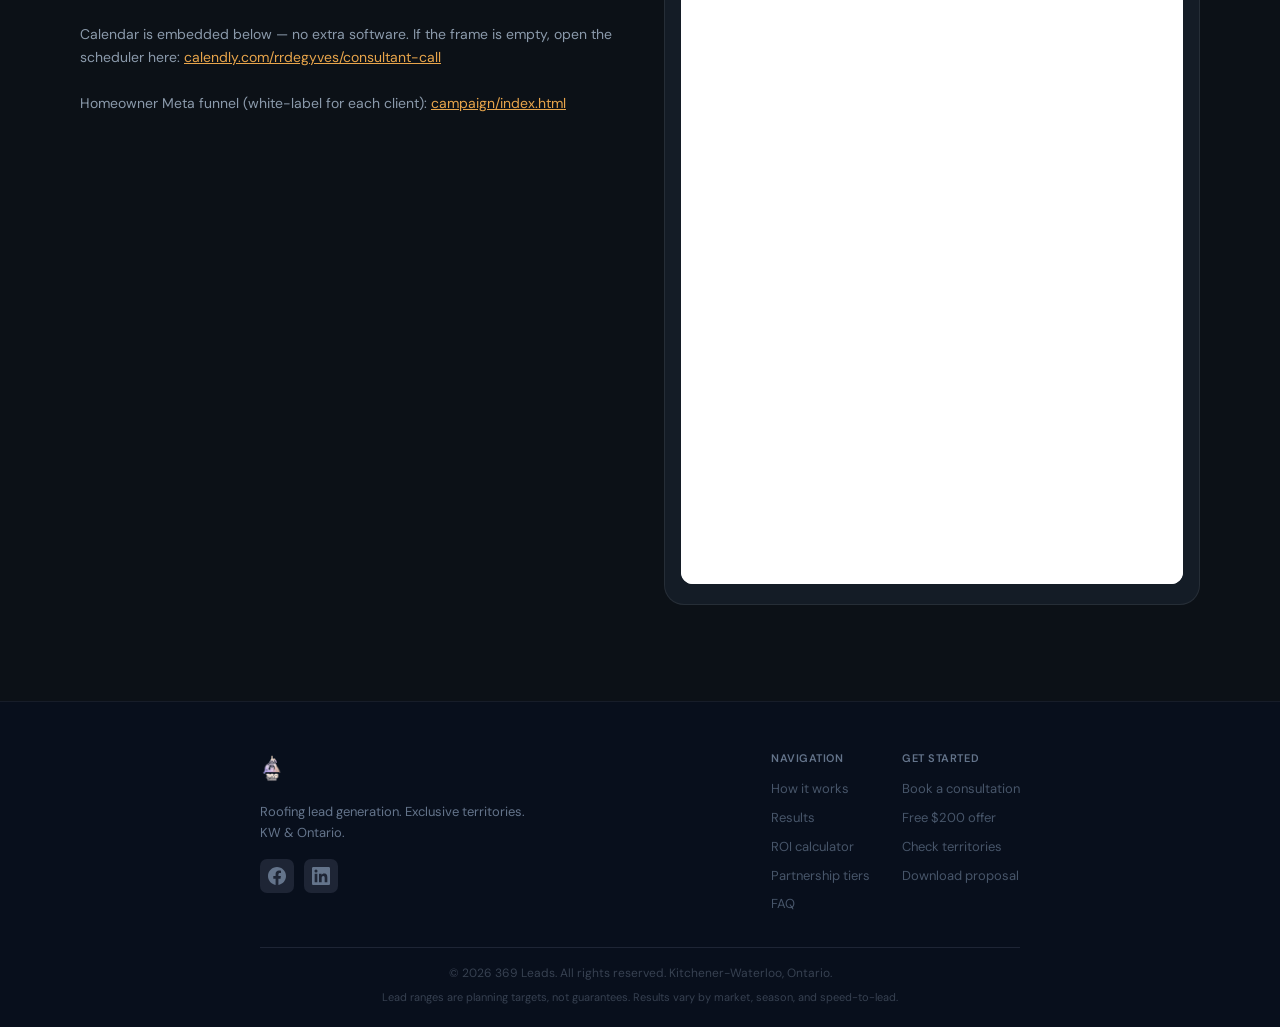
==== commit 243b5a80: "Sync deploy bundle: dynamic campaign, home sections, ROI bar, footer" ====
--- a/index.html
+++ b/index.html
@@ -5,6 +5,7 @@
   <meta name="viewport" content="width=device-width, initial-scale=1.0" />
   <meta name="description" content="369 Leads — exclusive Meta roofing leads for Kitchener–Waterloo, Cambridge &amp; Guelph. Territories locked, performance guarantee on qualified homeowner inspections." />
   <title>369 Leads — Roofing Leads That Actually Close</title>
+  <link rel="canonical" href="https://369leads.ca/" />
   <link rel="preconnect" href="https://fonts.googleapis.com" />
   <link rel="preconnect" href="https://fonts.gstatic.com" crossorigin />
   <link href="https://fonts.googleapis.com/css2?family=DM+Sans:ital,opsz,wght@0,9..40,400;0,9..40,500;0,9..40,600;0,9..40,700;1,9..40,400&family=Fraunces:opsz,wght@9..144,600;9..144,700&display=swap" rel="stylesheet" />
@@ -30,7 +31,7 @@
   <header class="site-header">
     <div class="container header-inner">
       <a href="index.html" class="logo logo-with-mark" aria-label="369 Leads home">
-        <img src="assets/369-leads-logo-web.png" alt="369 Leads" class="site-logo-img" width="200" height="297" decoding="async" />
+        <img src="assets/369-leads-logo-mark-rgba.png" alt="369 Leads" class="site-logo-img" width="200" height="300" decoding="async" />
       </a>
       <button type="button" class="nav-toggle" aria-label="Open menu" aria-expanded="false">
         <span></span><span></span><span></span>
@@ -39,6 +40,9 @@
         <a href="#how">How it works</a>
         <a href="#proof">Results</a>
         <a href="roi-calculator.html">ROI calculator</a>
+        <a href="#about">About</a>
+        <a href="#offer">$200 offer</a>
+        <a href="#territories">Territories</a>
         <a href="deck/sales-deck-combined-offers.pdf" target="_blank" rel="noopener">Proposal decks</a>
         <a href="#pricing">Partnership</a>
         <a href="#faq">FAQ</a>
@@ -115,6 +119,35 @@
             <h3>Optimize for closes</h3>
             <p>Weekly review of lead quality, speed-to-lead, and booking rate. We cut what underperforms and double down on what books roofs.</p>
           </article>
+        </div>
+      </div>
+    </section>
+
+    <section class="meet-section" id="about">
+      <div class="meet-inner">
+        <div class="meet-photo-wrap">
+          <img
+            src="assets/founder.jpg"
+            alt="369 Leads founder"
+            class="meet-photo"
+            onerror="this.style.display='none'; this.nextElementSibling.style.display='flex'"
+          />
+          <div class="meet-avatar-fallback" style="display:none" aria-hidden="true">
+            <span>RR</span>
+          </div>
+        </div>
+        <div class="meet-text">
+          <div class="meet-tag">Who you’re working with</div>
+          <h2 class="meet-heading">You work directly with me — not an account manager</h2>
+          <p class="meet-body">
+            I’m <strong>[Your Name]</strong>, a KW-based lead gen specialist focused exclusively on roofing contractors in Ontario.
+            Every campaign, every report, every strategy call — you deal with me directly.
+            No agency hand-offs, no junior staff, no surprises.
+          </p>
+          <a href="https://linkedin.com/in/YOURHANDLE" class="meet-linkedin" target="_blank" rel="noopener">
+            <svg width="16" height="16" viewBox="0 0 24 24" fill="currentColor" aria-hidden="true"><path d="M20.447 20.452h-3.554v-5.569c0-1.328-.027-3.037-1.852-3.037-1.853 0-2.136 1.445-2.136 2.939v5.667H9.351V9h3.414v1.561h.046c.477-.9 1.637-1.85 3.37-1.85 3.601 0 4.267 2.37 4.267 5.455v6.286zM5.337 7.433a2.062 2.062 0 01-2.063-2.065 2.064 2.064 0 112.063 2.065zm1.782 13.019H3.555V9h3.564v11.452zM22.225 0H1.771C.792 0 0 .774 0 1.729v20.542C0 23.227.792 24 1.771 24h20.451C23.2 24 24 23.227 24 22.271V1.729C24 .774 23.2 0 22.222 0h.003z"/></svg>
+            Connect on LinkedIn →
+          </a>
         </div>
       </div>
     </section>
@@ -204,6 +237,81 @@
       </div>
     </section>
 
+    <section class="offer-section" id="offer">
+      <div class="offer-inner">
+        <div class="offer-badge">Limited offer — 3 contractors only this month</div>
+        <h2 class="offer-heading">Try it risk-free</h2>
+        <p class="offer-sub">Your first <strong>$200 CAD in Meta ad spend is on us</strong></p>
+        <p class="offer-body">
+          When you start a 2-month campaign with 369 Leads, we cover your first $200 CAD in Facebook ad spend.
+          You see real exclusive leads in your KW territory before you’re committed to anything long-term.
+          If the leads don’t match what we discussed, you don’t continue. Simple as that.
+        </p>
+        <div class="offer-points">
+          <div class="offer-point">
+            <div class="offer-point-icon">✓</div>
+            <div>$200 CAD applied to your first Meta campaign</div>
+          </div>
+          <div class="offer-point">
+            <div class="offer-point-icon">✓</div>
+            <div>2-month minimum — enough time to see real results</div>
+          </div>
+          <div class="offer-point">
+            <div class="offer-point-icon">✓</div>
+            <div>Tier guarantee: <strong>10 / 20 / 25</strong> qualified in the first 30 days (Starter / Growth / Domination) — or month two at half price, as defined in your agreement</div>
+          </div>
+        </div>
+        <a href="#book-call" class="offer-cta">Claim your $200 free spend →</a>
+        <p class="offer-fine">Limited to first 3 contractors who claim a territory this month. One contractor per city.</p>
+      </div>
+    </section>
+
+    <section class="territory-section" id="territories">
+      <div class="territory-inner">
+        <div class="territory-label">Live territory map</div>
+        <h2 class="territory-heading">One contractor per territory — check yours</h2>
+        <p class="territory-sub">When a territory is claimed it becomes exclusive. No other 369 Leads partner will receive leads from that area.</p>
+
+        <div class="territory-grid">
+          <div class="territory-card" data-status="open">
+            <div class="territory-city">Kitchener</div>
+            <div class="territory-status open-badge">Open</div>
+            <div class="territory-note">Core KW market</div>
+          </div>
+          <div class="territory-card" data-status="open">
+            <div class="territory-city">Cambridge</div>
+            <div class="territory-status open-badge">Open</div>
+            <div class="territory-note">High homeowner density</div>
+          </div>
+          <div class="territory-card" data-status="open">
+            <div class="territory-city">Waterloo</div>
+            <div class="territory-status open-badge">Open</div>
+            <div class="territory-note">Strong seasonal demand</div>
+          </div>
+          <div class="territory-card" data-status="open">
+            <div class="territory-city">Guelph</div>
+            <div class="territory-status open-badge">Open</div>
+            <div class="territory-note">Underserved market</div>
+          </div>
+          <div class="territory-card" data-status="open">
+            <div class="territory-city">Brantford</div>
+            <div class="territory-status open-badge">Open</div>
+            <div class="territory-note">Expanding coverage</div>
+          </div>
+          <div class="territory-card" data-status="open">
+            <div class="territory-city">Stratford</div>
+            <div class="territory-status open-badge">Open</div>
+            <div class="territory-note">Low competition</div>
+          </div>
+        </div>
+
+        <p class="territory-disclaimer">
+          Territories update as partners come on board. City boundaries are defined in your written agreement.
+          <a href="#book-call">Book a call to lock yours in →</a>
+        </p>
+      </div>
+    </section>
+
     <section id="faq" class="section faq">
       <div class="container">
         <h2 class="section-title">FAQ</h2>
@@ -260,13 +368,45 @@
     </section>
   </main>
 
-  <footer class="site-footer">
-    <div class="container footer-inner">
-      <a href="index.html" class="footer-logo-wrap" aria-label="369 Leads">
-        <img src="assets/369-leads-logo-web.png" alt="369 Leads" class="site-logo-img site-logo-img--footer" width="200" height="297" decoding="async" />
-      </a>
-      <p class="footer-tag">Roofing lead generation. Exclusive territories.</p>
-      <p class="footer-copy">&copy; <span id="year"></span> 369 Leads. All rights reserved.</p>
+  <footer class="site-footer site-footer--expanded">
+    <div class="footer-wide-inner">
+      <div class="footer-wide-grid">
+        <div class="footer-brand-col">
+          <a href="index.html" class="footer-logo-link" aria-label="369 Leads home">
+            <img src="assets/369-leads-logo-mark-rgba.png" alt="369 Leads" class="footer-mark-img" width="160" height="48" decoding="async" />
+          </a>
+          <p class="footer-tagline">Roofing lead generation. Exclusive territories. KW &amp; Ontario.</p>
+          <div class="footer-social">
+            <a href="https://facebook.com/369leads" target="_blank" rel="noopener" class="social-link" aria-label="Facebook">
+              <svg width="18" height="18" viewBox="0 0 24 24" fill="currentColor" aria-hidden="true"><path d="M24 12.073c0-6.627-5.373-12-12-12s-12 5.373-12 12c0 5.99 4.388 10.954 10.125 11.854v-8.385H7.078v-3.47h3.047V9.43c0-3.007 1.792-4.669 4.533-4.669 1.312 0 2.686.235 2.686.235v2.953H15.83c-1.491 0-1.956.925-1.956 1.874v2.25h3.328l-.532 3.47h-2.796v8.385C19.612 23.027 24 18.062 24 12.073z"/></svg>
+            </a>
+            <a href="https://linkedin.com/company/369leads" target="_blank" rel="noopener" class="social-link" aria-label="LinkedIn">
+              <svg width="18" height="18" viewBox="0 0 24 24" fill="currentColor" aria-hidden="true"><path d="M20.447 20.452h-3.554v-5.569c0-1.328-.027-3.037-1.852-3.037-1.853 0-2.136 1.445-2.136 2.939v5.667H9.351V9h3.414v1.561h.046c.477-.9 1.637-1.85 3.37-1.85 3.601 0 4.267 2.37 4.267 5.455v6.286zM5.337 7.433a2.062 2.062 0 01-2.063-2.065 2.064 2.064 0 112.063 2.065zm1.782 13.019H3.555V9h3.564v11.452zM22.225 0H1.771C.792 0 0 .774 0 1.729v20.542C0 23.227.792 24 1.771 24h20.451C23.2 24 24 23.227 24 22.271V1.729C24 .774 23.2 0 22.222 0h.003z"/></svg>
+            </a>
+          </div>
+        </div>
+        <div class="footer-link-cols">
+          <div class="footer-col">
+            <h4>Navigation</h4>
+            <a href="#how">How it works</a>
+            <a href="#proof">Results</a>
+            <a href="roi-calculator.html">ROI calculator</a>
+            <a href="#pricing">Partnership tiers</a>
+            <a href="#faq">FAQ</a>
+          </div>
+          <div class="footer-col">
+            <h4>Get started</h4>
+            <a href="#book-call">Book a consultation</a>
+            <a href="#offer">Free $200 offer</a>
+            <a href="#territories">Check territories</a>
+            <a href="deck/sales-deck-combined-offers.pdf" target="_blank" rel="noopener">Download proposal</a>
+          </div>
+        </div>
+      </div>
+    </div>
+    <div class="footer-bottom-bar">
+      <p>© <span id="year"></span> 369 Leads. All rights reserved. Kitchener-Waterloo, Ontario.</p>
+      <p class="footer-bottom-note">Lead ranges are planning targets, not guarantees. Results vary by market, season, and speed-to-lead.</p>
     </div>
   </footer>
 
--- a/styles.css
+++ b/styles.css
@@ -758,8 +758,131 @@
   background: var(--bg);
 }
 
+.site-footer--expanded {
+  padding: 0;
+  border-top: 1px solid rgba(255, 255, 255, 0.06);
+  background: #080f1c;
+}
+
 .footer-inner {
   text-align: center;
+}
+
+.footer-wide-inner {
+  width: min(100% - var(--space) * 2, 760px);
+  margin: 0 auto;
+  padding: 3rem 0 2rem;
+  border-bottom: 1px solid #1e2535;
+}
+
+.footer-wide-grid {
+  display: flex;
+  gap: 2.5rem;
+  flex-wrap: wrap;
+  justify-content: space-between;
+}
+
+.footer-brand-col {
+  flex: 1;
+  min-width: 200px;
+}
+
+.footer-logo-link {
+  display: inline-block;
+  line-height: 0;
+  margin-bottom: 0.5rem;
+}
+
+.footer-mark-img {
+  height: 2.25rem;
+  width: auto;
+  max-width: 10rem;
+  object-fit: contain;
+  object-position: left center;
+  display: block;
+}
+
+.footer-tagline {
+  margin: 0 0 1rem;
+  font-size: 0.8125rem;
+  color: #64748b;
+  line-height: 1.6;
+  max-width: 280px;
+}
+
+.footer-social {
+  display: flex;
+  gap: 0.625rem;
+}
+
+.social-link {
+  width: 34px;
+  height: 34px;
+  background: #1e2535;
+  border-radius: 7px;
+  display: flex;
+  align-items: center;
+  justify-content: center;
+  color: #64748b;
+  text-decoration: none;
+  transition: background 0.15s, color 0.15s;
+}
+
+.social-link:hover {
+  background: #162540;
+  color: #94a3b8;
+}
+
+.footer-link-cols {
+  display: flex;
+  gap: 2rem;
+  flex-wrap: wrap;
+}
+
+.footer-col {
+  display: flex;
+  flex-direction: column;
+  gap: 0.5rem;
+}
+
+.footer-col h4 {
+  margin: 0 0 0.25rem;
+  font-size: 0.6875rem;
+  font-weight: 600;
+  color: #64748b;
+  text-transform: uppercase;
+  letter-spacing: 0.05em;
+}
+
+.footer-col a {
+  font-size: 0.8125rem;
+  color: #475569;
+  text-decoration: none;
+  transition: color 0.15s;
+}
+
+.footer-col a:hover {
+  color: #94a3b8;
+}
+
+.footer-bottom-bar {
+  width: min(100% - var(--space) * 2, 760px);
+  margin: 0 auto;
+  padding: 1rem 0 1.35rem;
+  text-align: center;
+}
+
+.footer-bottom-bar > p {
+  margin: 0;
+  font-size: 0.75rem;
+  color: #374151;
+}
+
+.footer-bottom-note {
+  margin-top: 0.35rem !important;
+  font-size: 0.6875rem !important;
+  color: #374151 !important;
+  line-height: 1.5;
 }
 
 .footer-logo {
@@ -777,6 +900,334 @@
   font-size: 0.8125rem;
   color: var(--muted);
   opacity: 0.8;
+}
+
+/* Meet / offer / territory (home) */
+.meet-section {
+  background: #f8fafc;
+  padding: 3.5rem var(--space);
+  color: #0f172a;
+}
+
+.meet-inner {
+  max-width: 760px;
+  margin: 0 auto;
+  display: flex;
+  gap: 2.25rem;
+  align-items: flex-start;
+}
+
+@media (max-width: 580px) {
+  .meet-inner {
+    flex-direction: column;
+    align-items: center;
+    text-align: center;
+  }
+
+  .meet-linkedin {
+    justify-content: center;
+  }
+}
+
+.meet-photo-wrap {
+  flex-shrink: 0;
+}
+
+.meet-photo {
+  width: 120px;
+  height: 120px;
+  border-radius: 50%;
+  object-fit: cover;
+  border: 3px solid #e2e8f0;
+}
+
+.meet-avatar-fallback {
+  width: 120px;
+  height: 120px;
+  border-radius: 50%;
+  background: #0b1628;
+  color: #d97706;
+  font-size: 2rem;
+  font-weight: 700;
+  display: flex;
+  align-items: center;
+  justify-content: center;
+}
+
+.meet-tag {
+  font-size: 0.6875rem;
+  font-weight: 600;
+  color: #d97706;
+  text-transform: uppercase;
+  letter-spacing: 0.07em;
+  margin-bottom: 0.5rem;
+}
+
+.meet-heading {
+  font-family: var(--font-display);
+  font-size: 1.35rem;
+  font-weight: 700;
+  color: #0f172a;
+  margin: 0 0 0.65rem;
+  line-height: 1.3;
+}
+
+.meet-body {
+  font-size: 0.9375rem;
+  color: #475569;
+  line-height: 1.7;
+  margin: 0 0 1rem;
+}
+
+.meet-body strong {
+  color: #0f172a;
+  font-weight: 600;
+}
+
+.meet-linkedin {
+  display: inline-flex;
+  align-items: center;
+  gap: 0.45rem;
+  font-size: 0.8125rem;
+  font-weight: 600;
+  color: #0a66c2;
+  text-decoration: none;
+}
+
+.meet-linkedin:hover {
+  text-decoration: underline;
+}
+
+.offer-section {
+  background: #0b1628;
+  padding: 3.5rem var(--space);
+  text-align: center;
+  border-top: 4px solid #d97706;
+}
+
+.offer-inner {
+  max-width: 600px;
+  margin: 0 auto;
+}
+
+.offer-badge {
+  display: inline-block;
+  background: rgba(217, 119, 6, 0.15);
+  border: 1px solid rgba(217, 119, 6, 0.35);
+  color: #d97706;
+  font-size: 0.75rem;
+  font-weight: 600;
+  letter-spacing: 0.07em;
+  text-transform: uppercase;
+  padding: 0.35rem 0.875rem;
+  border-radius: 20px;
+  margin-bottom: 1rem;
+}
+
+.offer-heading {
+  font-family: var(--font-display);
+  font-size: clamp(1.65rem, 4vw, 1.9rem);
+  font-weight: 800;
+  color: #fff;
+  margin: 0 0 0.35rem;
+}
+
+.offer-sub {
+  font-size: 1.125rem;
+  color: #94a3b8;
+  margin: 0 0 1rem;
+}
+
+.offer-sub strong {
+  color: #fcd34d;
+}
+
+.offer-body {
+  font-size: 0.9375rem;
+  color: #94a3b8;
+  line-height: 1.8;
+  margin: 0 0 1.5rem;
+  max-width: 30rem;
+  margin-left: auto;
+  margin-right: auto;
+}
+
+.offer-points {
+  display: flex;
+  flex-direction: column;
+  gap: 0.625rem;
+  margin: 0 0 1.75rem;
+  text-align: left;
+  max-width: 24rem;
+  margin-left: auto;
+  margin-right: auto;
+}
+
+.offer-point {
+  display: flex;
+  gap: 0.625rem;
+  align-items: flex-start;
+  font-size: 0.9375rem;
+  color: #cbd5e1;
+}
+
+.offer-point-icon {
+  width: 22px;
+  height: 22px;
+  background: rgba(22, 163, 74, 0.2);
+  color: #22c55e;
+  border-radius: 50%;
+  display: flex;
+  align-items: center;
+  justify-content: center;
+  font-size: 0.75rem;
+  font-weight: 700;
+  flex-shrink: 0;
+  margin-top: 2px;
+}
+
+.offer-cta {
+  display: inline-block;
+  background: #dc2626;
+  color: #fff;
+  padding: 0.875rem 2rem;
+  border-radius: 8px;
+  font-size: 1rem;
+  font-weight: 700;
+  text-decoration: none;
+  margin-bottom: 0.75rem;
+  transition: background 0.15s;
+}
+
+.offer-cta:hover {
+  background: #b91c1c;
+}
+
+.offer-fine {
+  font-size: 0.6875rem;
+  color: #475569;
+  margin: 0.5rem 0 0;
+}
+
+.territory-section {
+  background: #f1f5f9;
+  padding: 3.5rem var(--space);
+  color: #0f172a;
+}
+
+.territory-inner {
+  max-width: 760px;
+  margin: 0 auto;
+  text-align: center;
+}
+
+.territory-label {
+  font-size: 0.6875rem;
+  font-weight: 600;
+  color: #d97706;
+  text-transform: uppercase;
+  letter-spacing: 0.07em;
+  margin-bottom: 0.5rem;
+}
+
+.territory-heading {
+  font-family: var(--font-display);
+  font-size: clamp(1.35rem, 3vw, 1.5rem);
+  font-weight: 800;
+  color: #0f172a;
+  margin: 0 0 0.5rem;
+}
+
+.territory-sub {
+  font-size: 0.9375rem;
+  color: #64748b;
+  margin: 0 0 1.75rem;
+  max-width: 32rem;
+  margin-left: auto;
+  margin-right: auto;
+}
+
+.territory-grid {
+  display: grid;
+  grid-template-columns: repeat(auto-fit, minmax(180px, 1fr));
+  gap: 0.75rem;
+  margin-bottom: 1.25rem;
+}
+
+.territory-card {
+  background: #fff;
+  border: 1.5px solid #e2e8f0;
+  border-radius: 10px;
+  padding: 1rem 0.875rem;
+  text-align: center;
+  transition: border-color 0.15s, transform 0.15s;
+}
+
+.territory-card:hover {
+  transform: translateY(-2px);
+  border-color: #d97706;
+}
+
+.territory-card[data-status="taken"] {
+  background: #fef2f2;
+  border-color: #fecaca;
+}
+
+.territory-city {
+  font-size: 1rem;
+  font-weight: 700;
+  color: #0f172a;
+  margin-bottom: 0.35rem;
+}
+
+.territory-card[data-status="taken"] .territory-city {
+  color: #991b1b;
+}
+
+.open-badge {
+  display: inline-block;
+  background: #f0fdf4;
+  color: #166534;
+  border: 1px solid #bbf7d0;
+  font-size: 0.6875rem;
+  font-weight: 600;
+  padding: 0.2rem 0.625rem;
+  border-radius: 20px;
+  margin-bottom: 0.35rem;
+}
+
+.taken-badge {
+  display: inline-block;
+  background: #fef2f2;
+  color: #991b1b;
+  border: 1px solid #fecaca;
+  font-size: 0.6875rem;
+  font-weight: 600;
+  padding: 0.2rem 0.625rem;
+  border-radius: 20px;
+  margin-bottom: 0.35rem;
+}
+
+.territory-note {
+  font-size: 0.6875rem;
+  color: #94a3b8;
+}
+
+.territory-disclaimer {
+  font-size: 0.8125rem;
+  color: #64748b;
+  line-height: 1.6;
+  margin: 0;
+}
+
+.territory-disclaimer a {
+  color: #d97706;
+  text-decoration: none;
+  font-weight: 600;
+}
+
+.territory-disclaimer a:hover {
+  text-decoration: underline;
 }
 
 /* ROI calculator */
@@ -947,6 +1398,62 @@
   line-height: 1.55;
 }
 
+.roi-range {
+  display: block;
+  width: 100%;
+  max-width: 16rem;
+  margin-top: 0.5rem;
+  height: 4px;
+  border-radius: 2px;
+  accent-color: var(--accent);
+  cursor: pointer;
+}
+
+.roi-range-labels {
+  display: flex;
+  justify-content: space-between;
+  max-width: 16rem;
+  margin-top: 0.25rem;
+  font-size: 0.6875rem;
+  color: var(--muted);
+}
+
+.roi-bar-block {
+  margin: 1.25rem 0 0;
+  padding-top: 1rem;
+  border-top: 1px solid var(--border);
+}
+
+.roi-bar-heading {
+  display: flex;
+  justify-content: space-between;
+  align-items: baseline;
+  font-size: 0.8125rem;
+  color: var(--muted);
+  margin-bottom: 0.4rem;
+}
+
+.roi-bar-heading span:last-child {
+  font-weight: 600;
+  color: var(--text);
+  font-variant-numeric: tabular-nums;
+}
+
+.roi-bar-track {
+  height: 10px;
+  background: var(--border);
+  border-radius: 5px;
+  overflow: hidden;
+}
+
+.roi-bar-fill {
+  height: 100%;
+  width: 0%;
+  background: linear-gradient(90deg, #22c55e, var(--accent));
+  border-radius: 5px;
+  transition: width 0.35s ease;
+}
+
 .tier-foot a {
   color: var(--accent);
 }
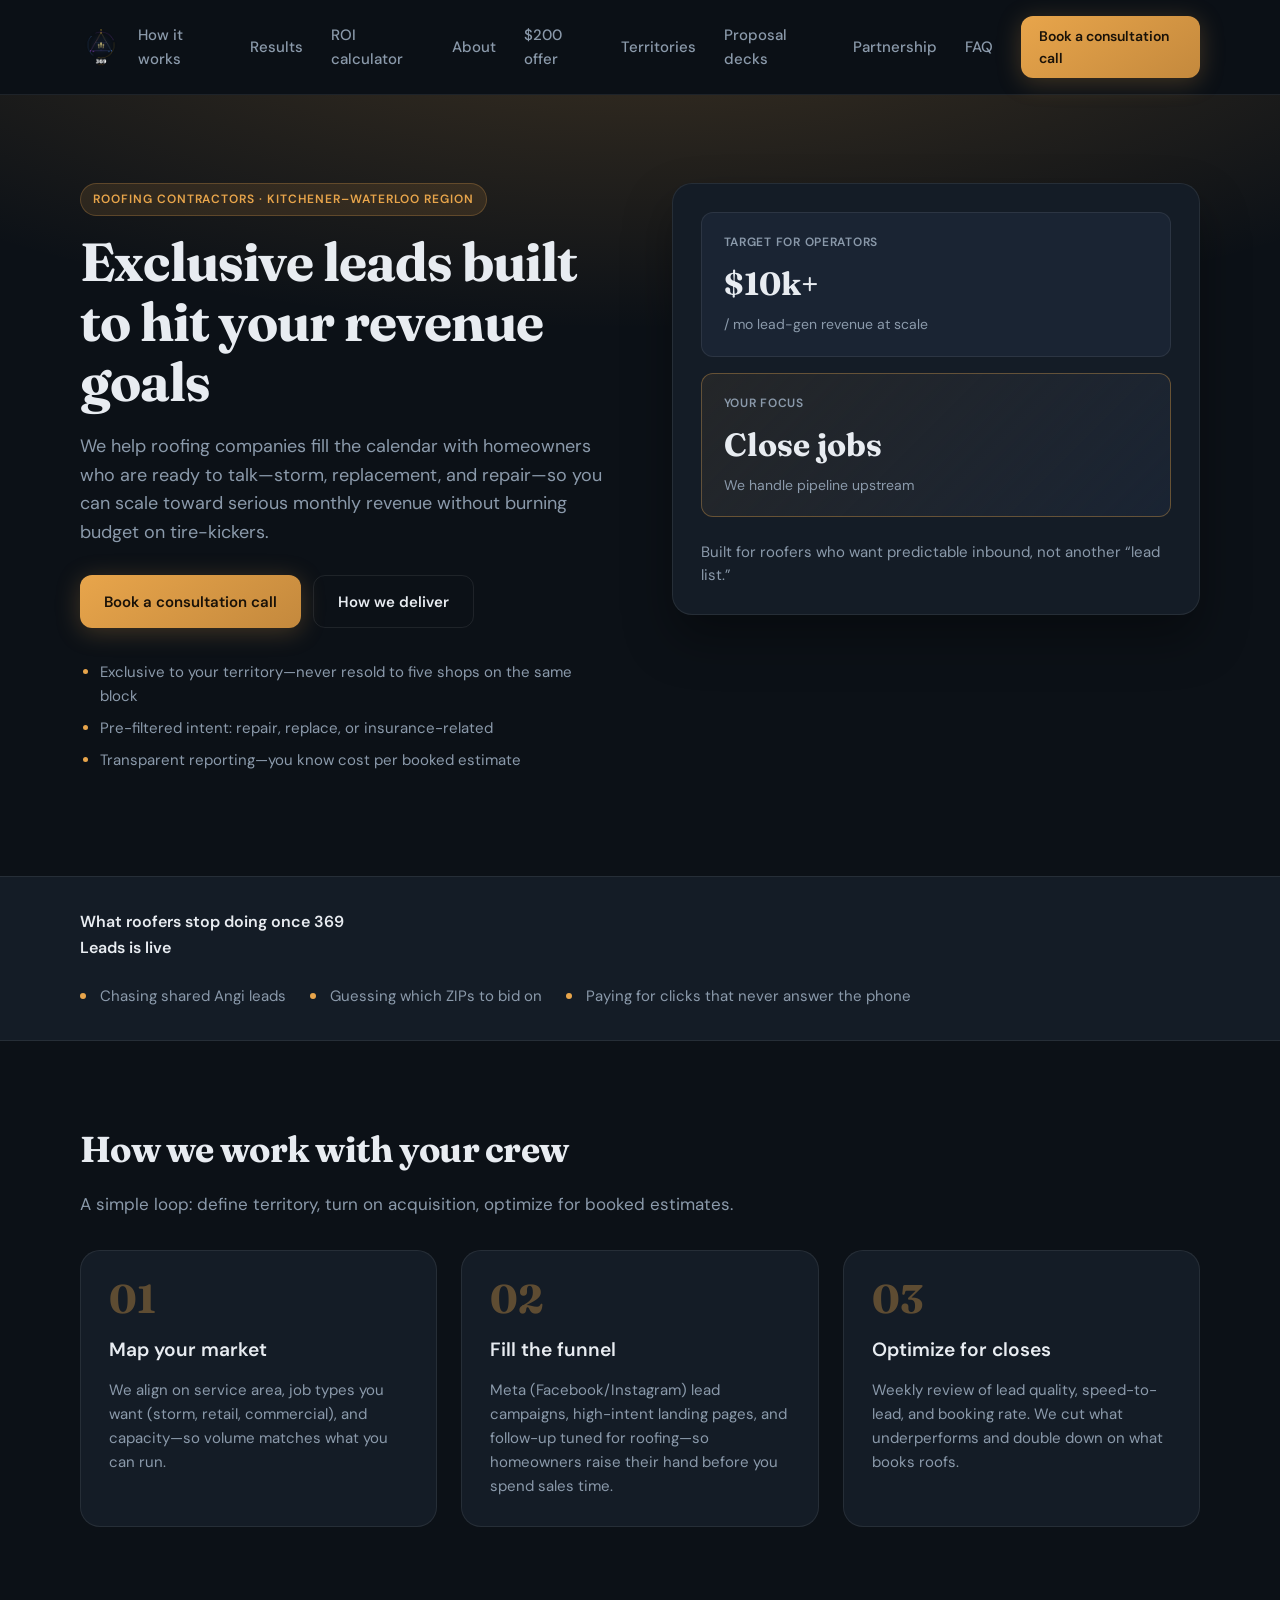
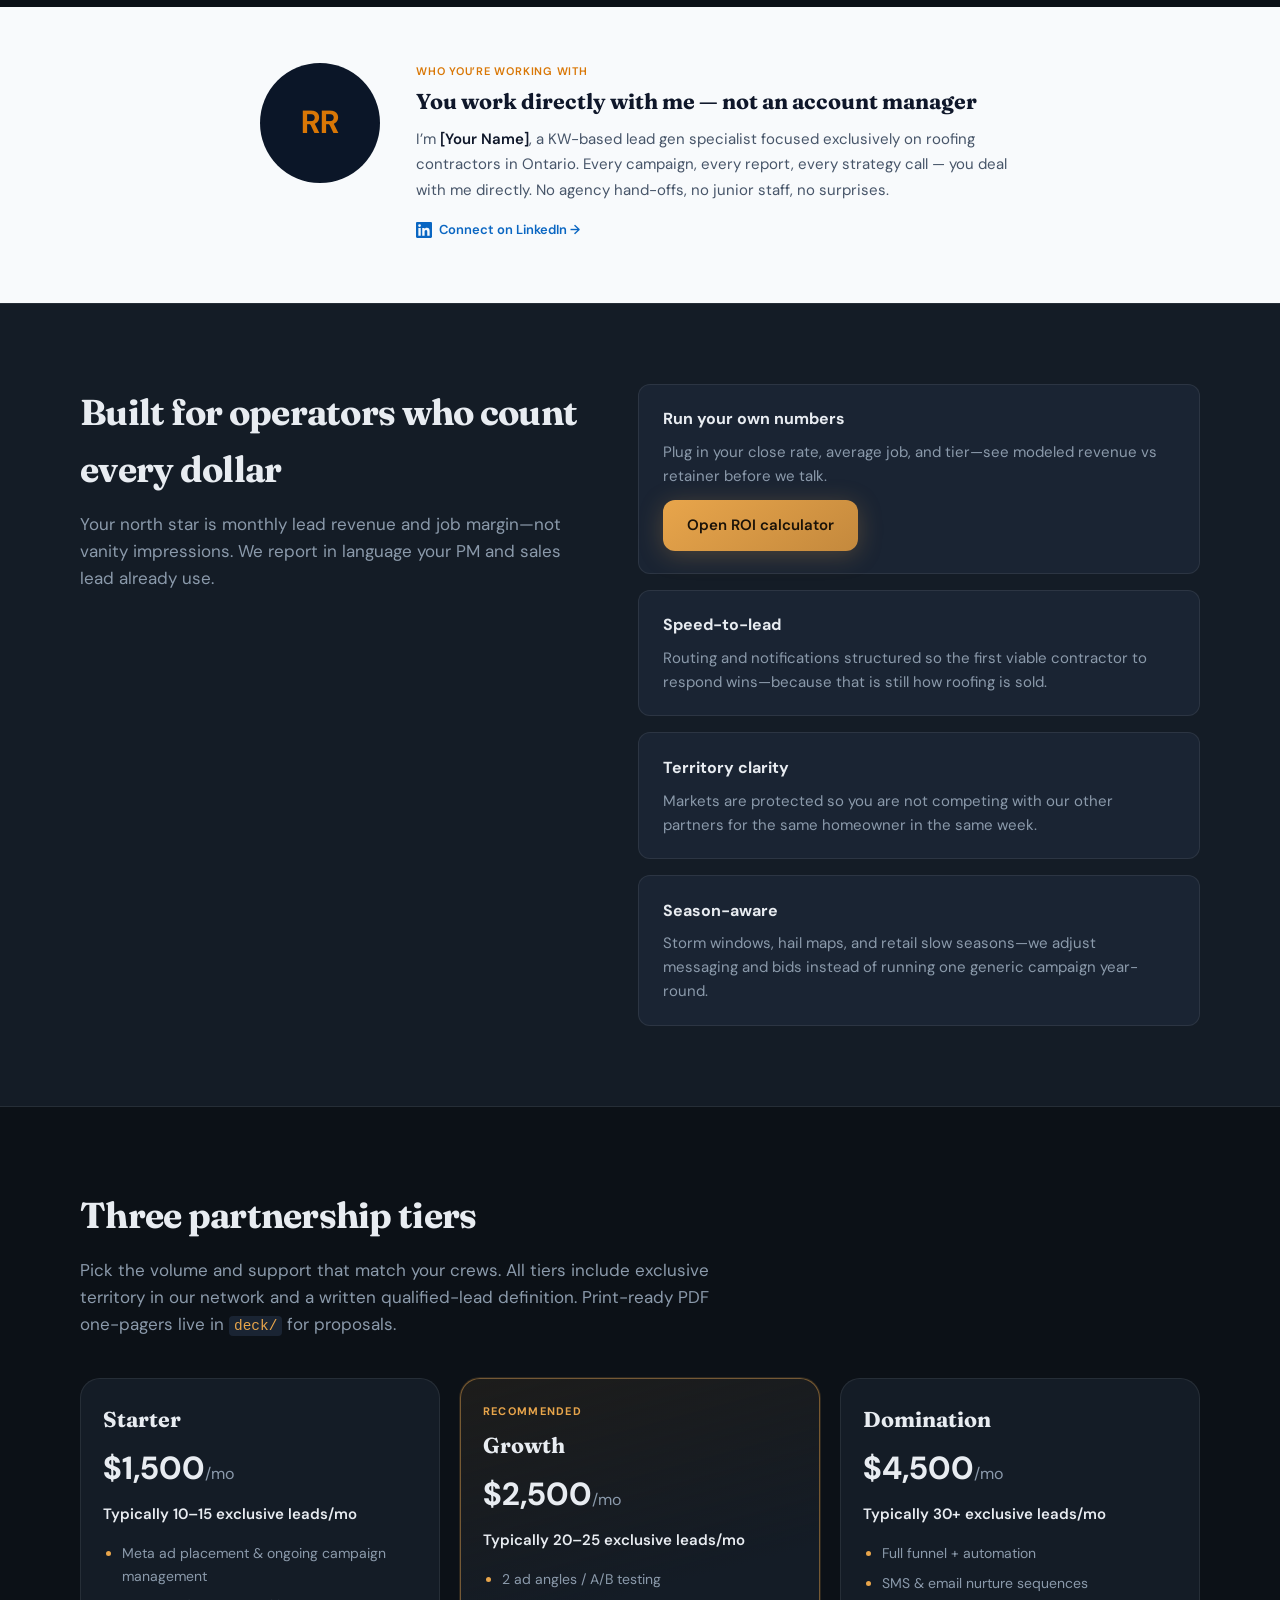
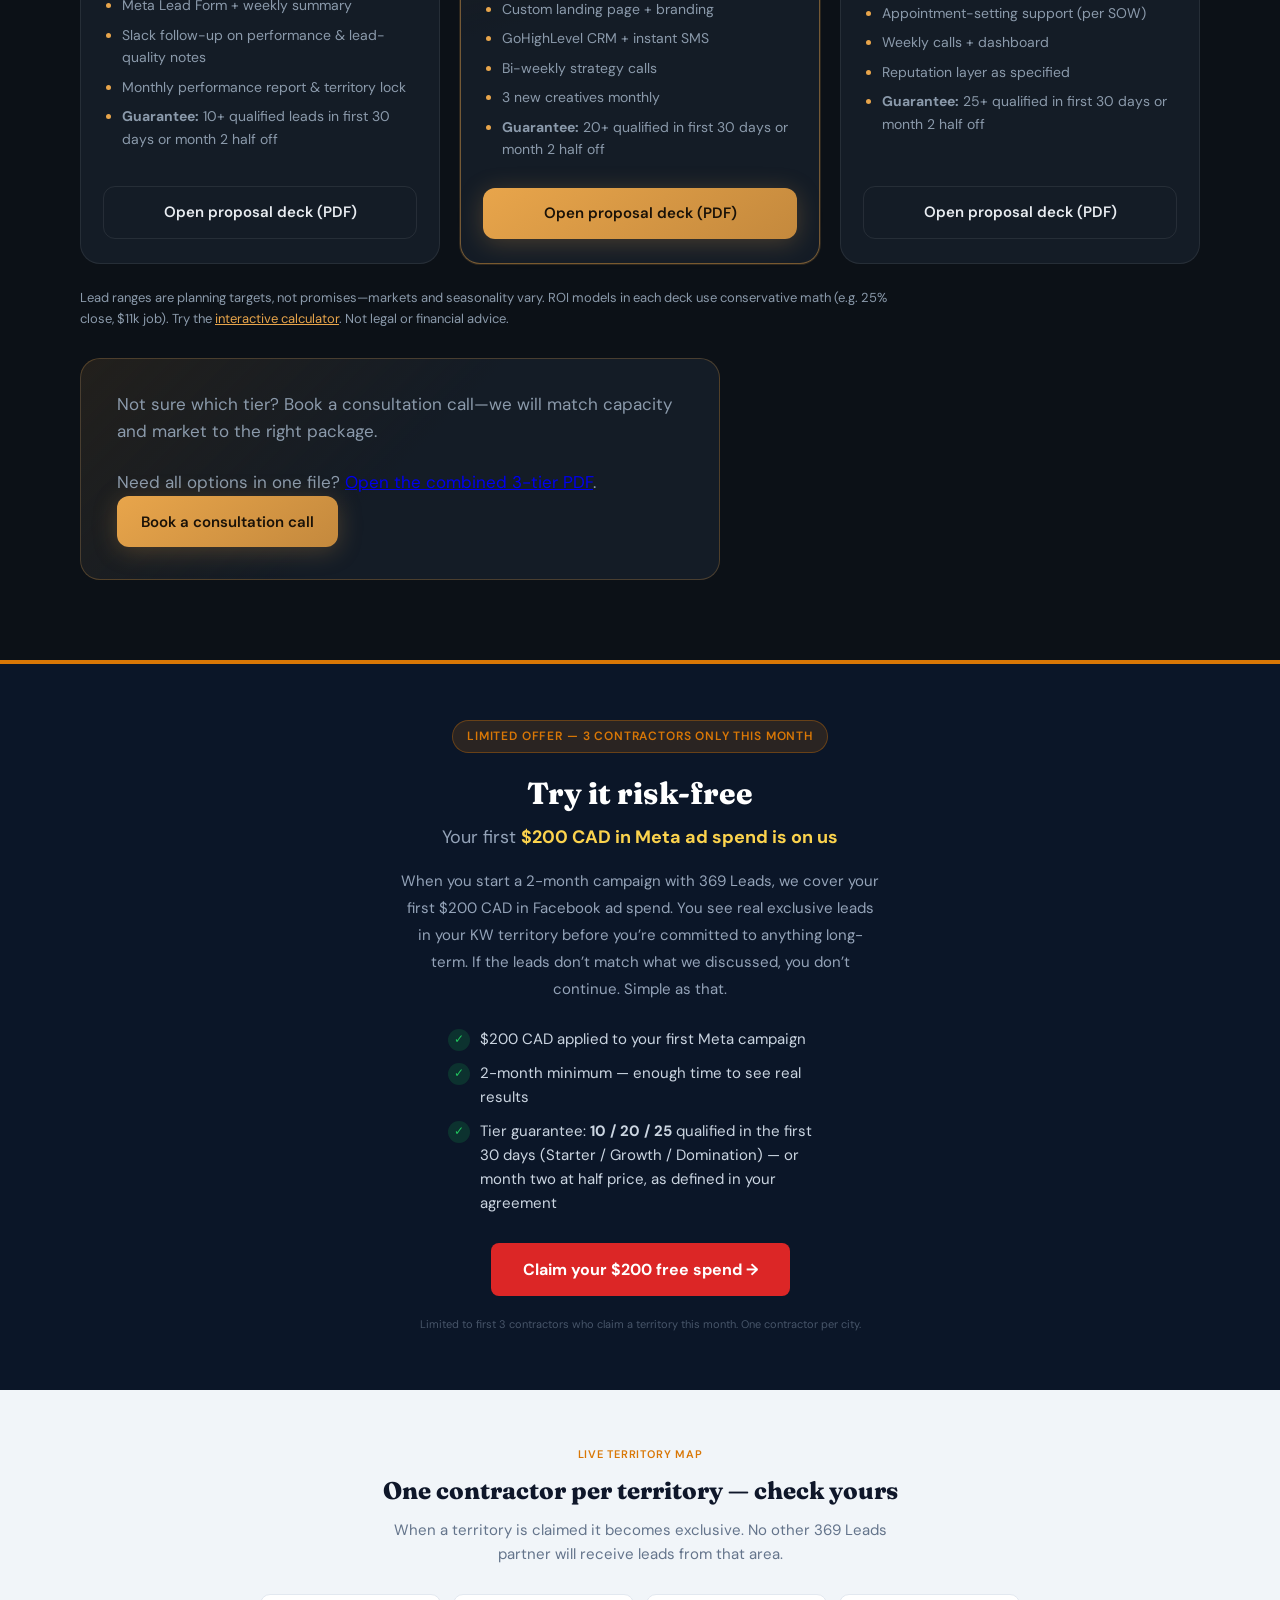
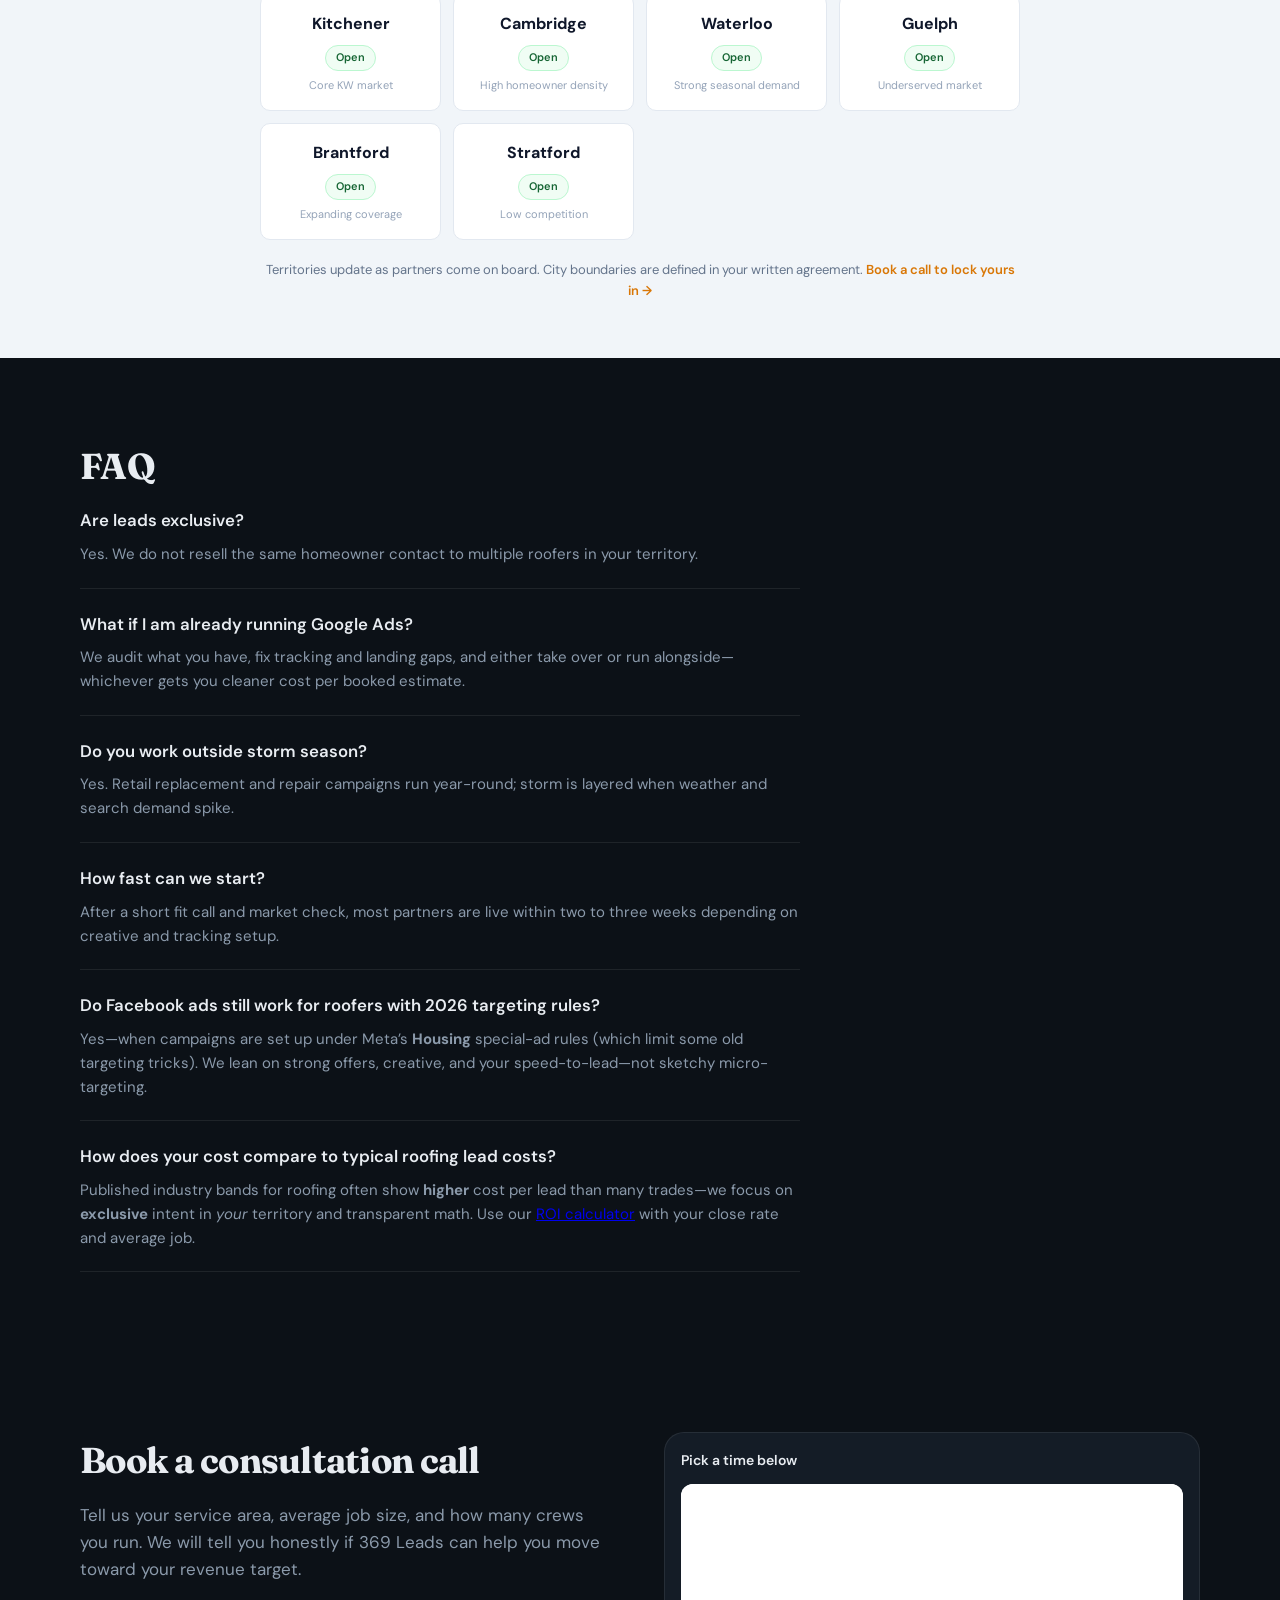
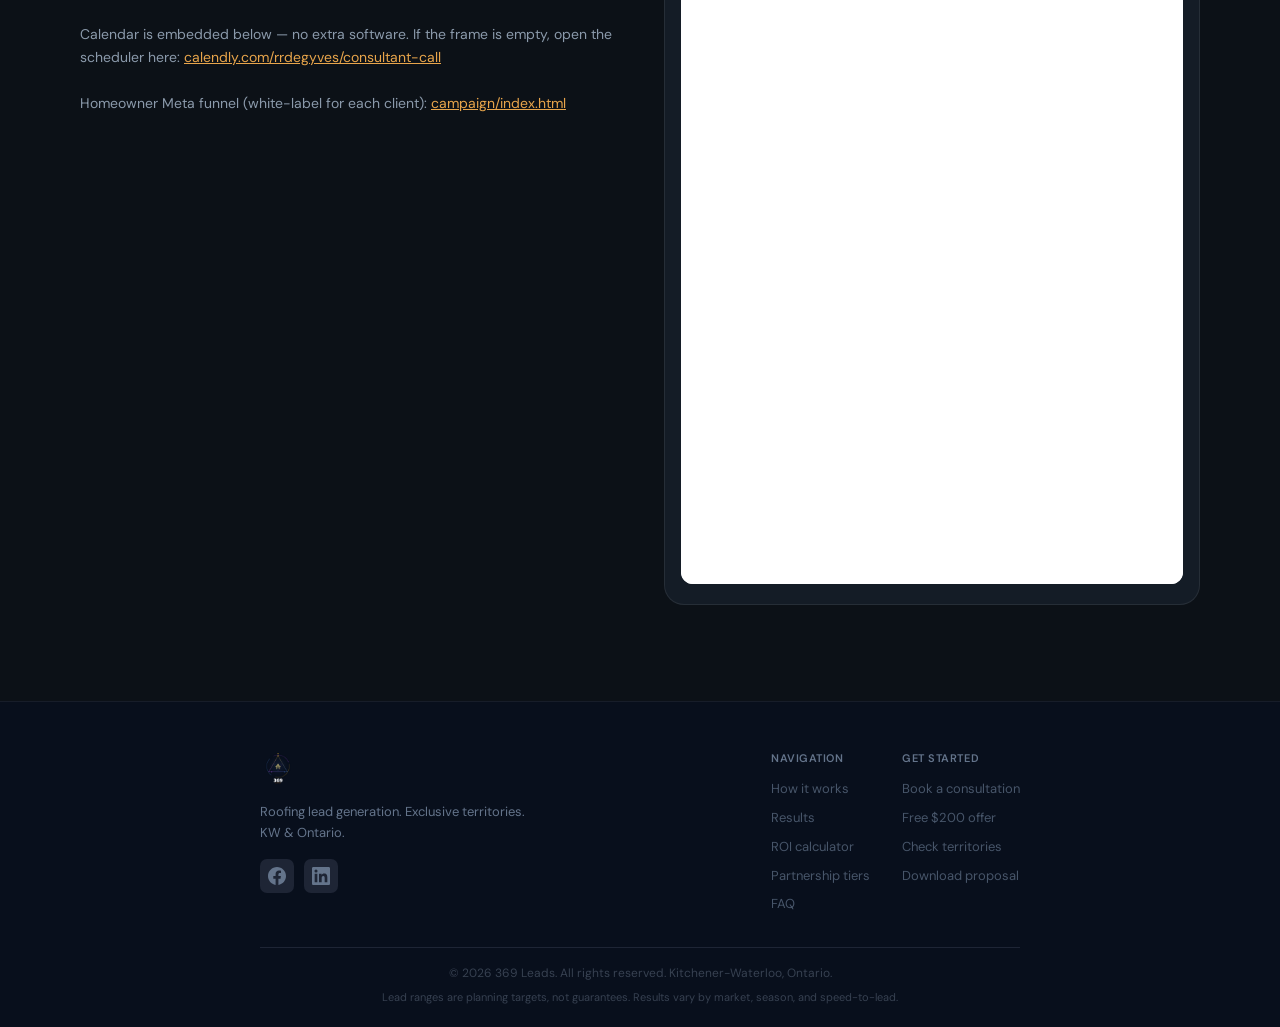
==== commit 5a8cf518: "Switch site and templates to new transparent logo (369-leads-logo.png)" ====
--- a/index.html
+++ b/index.html
@@ -31,7 +31,7 @@
   <header class="site-header">
     <div class="container header-inner">
       <a href="index.html" class="logo logo-with-mark" aria-label="369 Leads home">
-        <img src="assets/369-leads-logo-mark-rgba.png" alt="369 Leads" class="site-logo-img" width="200" height="300" decoding="async" />
+        <img src="assets/369-leads-logo.png" alt="369 Leads" class="site-logo-img" width="200" height="200" decoding="async" />
       </a>
       <button type="button" class="nav-toggle" aria-label="Open menu" aria-expanded="false">
         <span></span><span></span><span></span>
@@ -373,7 +373,7 @@
       <div class="footer-wide-grid">
         <div class="footer-brand-col">
           <a href="index.html" class="footer-logo-link" aria-label="369 Leads home">
-            <img src="assets/369-leads-logo-mark-rgba.png" alt="369 Leads" class="footer-mark-img" width="160" height="48" decoding="async" />
+            <img src="assets/369-leads-logo.png" alt="369 Leads" class="footer-mark-img" width="160" height="160" decoding="async" />
           </a>
           <p class="footer-tagline">Roofing lead generation. Exclusive territories. KW &amp; Ontario.</p>
           <div class="footer-social">
